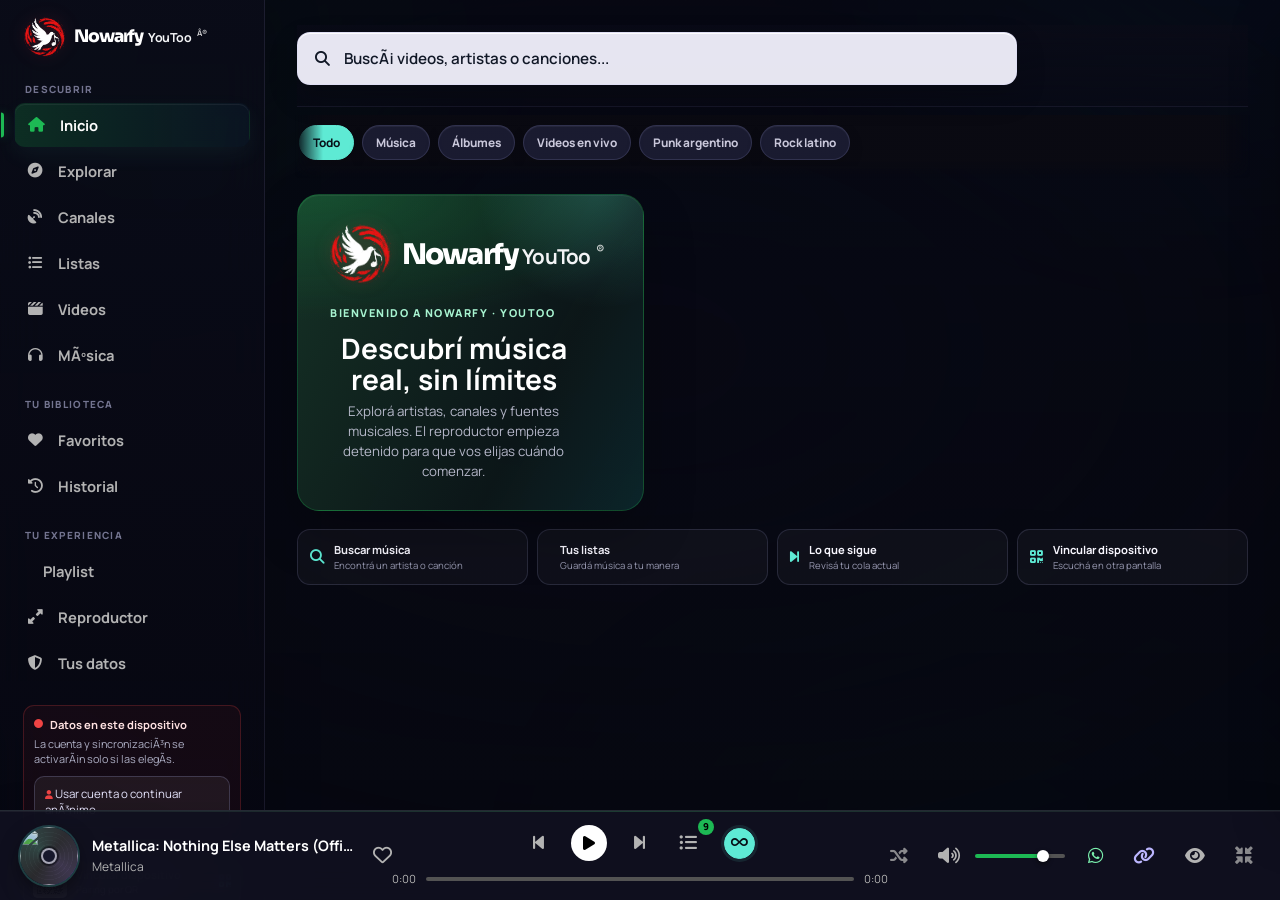
==== index.html @ ab60020e "ss" ====
﻿<!DOCTYPE html>
<html lang="es">
<head>
    <meta charset="UTF-8">
    <meta name="viewport" content="width=device-width, initial-scale=1, viewport-fit=cover">
    <title>Nowarfy Â· YouToo</title>
    <meta name="theme-color" content="#ef4444">
    <meta name="apple-mobile-web-app-capable" content="yes">
    <meta name="mobile-web-app-capable" content="yes">
    <meta name="apple-mobile-web-app-status-bar-style" content="black-translucent">
    <link rel="manifest" href="/manifest.webmanifest">
    <link rel="icon" href="/favicon.ico" sizes="any">
    <link rel="icon" type="image/png" sizes="32x32" href="/assets/favicon-32.png">
    <link rel="icon" type="image/png" sizes="192x192" href="/assets/nowarfy-icon-192.png">
    <link rel="apple-touch-icon" sizes="180x180" href="/assets/nowarfy-apple-touch-icon.png">
    <link rel="preconnect" href="https://cdn.jsdelivr.net" crossorigin>
    <link rel="preconnect" href="https://fonts.googleapis.com">
    <link rel="preconnect" href="https://fonts.gstatic.com" crossorigin>
    <link rel="preload" href="/modules/storage.js" as="script">
    <link rel="preload" href="/modules/custom-playlists.js" as="script">
    <link rel="preload" href="/modules/core.js" as="script">
    <link rel="preload" href="/modules/state-and-taste.js" as="script">
    <link rel="preload" href="/modules/catalog.js" as="script">
    <link rel="preload" href="/modules/reserve.js" as="script">
    <link rel="preload" href="/modules/playback-queue.js" as="script">
    <link rel="preload" href="/modules/lyrics-video.js" as="script">
    <link rel="preload" href="/modules/player-pwa.js" as="script">
    <link href="https://fonts.googleapis.com/css2?family=Sora:wght@600;700;800&family=Manrope:wght@400;500;600;700;800&display=swap" rel="stylesheet" media="print" onload="this.media='all'">
    <link rel="stylesheet" href="https://cdnjs.cloudflare.com/ajax/libs/font-awesome/6.4.0/css/all.min.css" media="print" onload="this.media='all'">
    
    <link rel="preload" href="styles-secondary.css" as="style" onload="this.onload=null;this.rel='stylesheet'">
    <noscript><link rel="stylesheet" href="styles-secondary.css"></noscript>
    <link rel="stylesheet" href="styles.css">
    <link rel="stylesheet" href="styles-custom-playlists.css">

</head>
<body class="mode-youtoo">

    <div class="ambient-artwork-background" id="ambientArtworkBackground" aria-hidden="true"></div>
    <div class="main-container">
        <!-- SIDEBAR -->
        <aside class="sidebar" aria-label="NavegaciÃ³n principal de Nowarfy">
            <div class="logo">
                <span class="brand-nowarfi">
                    <img class="brand-nowarfi-mark" src="assets/nowarfy-logo-red-solid.png" width="32" height="32" decoding="async" alt=""> Nowarfy<sup class="brand-registered">Â®</sup>
                </span>
                <button type="button" class="brand-youtoo" onclick="hardResetNowarfy(event)" aria-label="Reiniciar y actualizar Nowarfy" title="Reiniciar y actualizar Nowarfy">
                    <span class="brand-lockup">
                        <img class="brand-lockup-mark" src="assets/nowarfy-logo-red-solid.png" width="32" height="32" decoding="async" alt="">
                        <span class="brand-lockup-text"><strong>Nowarfy</strong><span>YouToo</span><sup class="brand-registered">Â®</sup></span>
                    </span>
                </button>
            </div>
            <button type="button" class="nowarfy-mobile-action nowarfy-mobile-menu-toggle" id="nowarfyMobileMenuToggle" onclick="toggleNowarfyMobileNav()" aria-label="Abrir menÃº" aria-expanded="false"><i class="fas fa-bars"></i><span class="nowarfy-mobile-action-text">MenÃº</span></button>
            <button type="button" class="nowarfy-mobile-action nowarfy-mobile-account-toggle" onclick="openNowarfyAuth()" aria-label="Abrir cuenta"><i class="fas fa-user"></i><span class="nowarfy-mobile-action-text">Cuenta</span></button>
            
            <div class="nowarfy-nav-groups">
                <section class="nowarfy-nav-group" aria-label="Descubrir">
                    <span class="nowarfy-nav-label">Descubrir</span>
                    <ul class="nav-links">
                        <li data-nav="home" onclick="resetView()" class="active"><i class="fas fa-house"></i> <span>Inicio</span></li>
                        <li data-nav="explore" onclick="showSection('explore')"><i class="fas fa-compass"></i> <span>Explorar</span></li>
                        <li data-nav="channels" onclick="showSection('channels')"><i class="fas fa-satellite-dish"></i> <span>Canales</span></li>
                        <li data-nav="playlists" onclick="showSection('playlists')"><i class="fas fa-list-ul"></i> <span>Listas</span></li>
                        <li data-nav="videos" onclick="showSection('videos')"><i class="fas fa-clapperboard"></i> <span>Videos</span></li>
                        <li data-nav="music" onclick="showSection('music')"><i class="fas fa-headphones"></i> <span>MÃºsica</span></li>
                    </ul>
                </section>
                <section class="nowarfy-nav-group" aria-label="Tu biblioteca">
                    <span class="nowarfy-nav-label">Tu biblioteca</span>
                    <ul class="nav-links">
                        <li data-nav="favorites" onclick="showSection('favorites')"><i class="fas fa-heart"></i> <span>Favoritos</span></li>
                        <li data-nav="history" onclick="showSection('history')"><i class="fas fa-clock-rotate-left"></i> <span>Historial</span></li>
                    </ul>
                </section>
                <section class="nowarfy-nav-group" aria-label="Tu experiencia">
                    <span class="nowarfy-nav-label">Tu experiencia</span>
                    <ul class="nav-links">
                        <li data-nav="queue" onclick="openQueueFromSidebar()"><i class="fas fa-list-music"></i> <span>Playlist</span></li>
                        <li data-nav="player" onclick="showFloatingPlayer()"><i class="fas fa-up-right-and-down-left-from-center"></i> <span>Reproductor</span></li>
                        <li data-nav="taste" onclick="showSection('taste')"><i class="fas fa-shield-halved"></i> <span>Tus datos</span></li>
                    </ul>
                </section>
            </div>
            <div class="nowarfy-side-status" id="nowarfySideStatus" data-state="offline">
                <strong><i class="fas fa-circle" id="nowarfyConnectionDot"></i> <span id="nowarfyConnectionLabel">Datos en este dispositivo</span></strong>
                <span id="authDeviceStatus">La cuenta y sincronizaciÃ³n se activarÃ¡n solo si las elegÃ­s.</span>
                <button type="button" id="nowarfyAuthButton" class="nowarfy-account-btn" onclick="openNowarfyAuth()"><i class="fas fa-user"></i> Usar cuenta o continuar anÃ³nimo</button>
                <button type="button" id="pwaInstallBtn" class="nowarfy-install-btn" hidden><i class="fas fa-download"></i> Instalar Nowarfy</button>
            </div>
            <button type="button" id="nowarfyQrButton" class="nowarfy-qr-launch" onclick="openNowarfyQr()" aria-haspopup="dialog" aria-controls="nowarfyQrModal" aria-label="Vincular otro dispositivo con cÃ³digo QR">
                <img id="nowarfyQrPreview" src="assets/nowarfy-qr.png" width="48" height="48" decoding="async" alt="">
                <span class="nowarfy-qr-copy"><strong>Vincular dispositivo</strong><small>Pairing por QR</small></span>
                <i class="fas fa-qrcode" aria-hidden="true"></i>
            </button>
        </aside>

        <div class="content-area">
            <div class="search-container">
                <div class="search-wrap">
                    <i class="fas fa-magnifying-glass"></i>
                    <input type="text" class="search-input" id="searchInput" name="nowarfy-search" autocomplete="off" autocorrect="off" autocapitalize="off" spellcheck="false" placeholder="BuscÃ¡ videos, artistas o canciones..." oninput="handleSearchInput()" onkeydown="handleSearchKeydown(event)" aria-label="Buscar videos, artistas o canciones">
                    <button type="button" class="search-clear" id="searchClear" onclick="clearSearch()" aria-label="Limpiar bÃºsqueda"><i class="fas fa-xmark"></i></button>
                </div>
            </div>
            <nav class="taste-rail" aria-label="CategorÃ­as para descubrir">
                <div class="taste-chips" id="tasteChips"></div>
            </nav>

            <section class="video-stage" id="videoStage" aria-live="polite" aria-label="Reproductor de video">
                <div class="video-stage-layout">
                    <div class="video-frame">
                        <img class="video-frame-poster" id="videoFramePoster" alt="" aria-hidden="true" hidden>
                        <div id="yt-player-container"></div>
                        <video id="freeVideoPlayer" controls playsinline preload="metadata" hidden></video>
                        <div class="video-embed-fallback" id="videoEmbedFallback" role="alert" hidden>
                            <div class="video-embed-fallback-card">
                                <span class="video-embed-fallback-badge"><i class="fab fa-youtube"></i> ReproducciÃ³n oficial</span>
                                <h3 id="videoEmbedFallbackTitle">Este video necesita YouTube</h3>
                                <p id="videoEmbedFallbackMessage">El creador no permite mostrarlo dentro de Nowarfy. PodÃ©s abrirlo en YouTube sin perder esta Playlist.</p>
                                <div class="video-embed-fallback-actions">
                                    <button type="button" id="videoEmbedPopupBtn" onclick="openYouTubeCompactWindow()"><i class="fas fa-up-right-and-down-left-from-center"></i> Abrir flotante</button>
                                    <a id="videoEmbedOpenBtn" class="video-embed-fallback-secondary" href="#" target="_blank" rel="noopener noreferrer"><i class="fas fa-arrow-up-right-from-square"></i> Ver en YouTube</a>
                                </div>
                                <small class="video-embed-fallback-footnote">La ventana compacta depende de la configuraciÃ³n de Chrome; Nowarfy queda abierto en la PWA.</small>
                            </div>
                        </div>
                    </div>
                    <div class="video-stage-info">
                        <div>
                            <p class="video-stage-kicker">Reproduciendo desde YouTube</p>
                            <h2 class="video-stage-title" id="videoStageTitle">ElegÃ­ un video</h2>
                            <p class="video-stage-artist" id="videoStageArtist"></p>
                            <div class="video-stage-meta" id="videoStageMeta"></div>
                            <div class="video-stage-description-wrap">
                                <div class="video-stage-description-label">
                                    <span>DescripciÃ³n</span>
                                    <button type="button" class="lyrics-toggle" id="lyricsToggleBtn" onclick="toggleLyricsPanel()" aria-expanded="false" hidden><i class="fas fa-music"></i> Ver letra</button>
                                </div>
                                <p class="video-stage-description" id="videoStageDescription"></p>
                                <section class="lyrics-panel" id="lyricsPanel" aria-label="Letra de la canciÃ³n" hidden>
                                    <div class="lyrics-toolbar">
                                        <span class="lyrics-toolbar-status" id="lyricsToolbarStatus">Letra verificada</span>
                                        <div class="lyrics-toolbar-controls">
                                            <button type="button" class="lyrics-zoom-btn" onclick="changeLyricsZoom(-0.1)" aria-label="Reducir tamaÃ±o de letra" title="Reducir tamaÃ±o"><i class="fas fa-minus"></i></button>
                                            <span class="lyrics-zoom-value" id="lyricsZoomValue">100%</span>
                                            <button type="button" class="lyrics-zoom-btn" onclick="changeLyricsZoom(0.1)" aria-label="Aumentar tamaÃ±o de letra" title="Aumentar tamaÃ±o"><i class="fas fa-plus"></i></button>
                                            <button type="button" class="lyrics-zoom-btn" onclick="resetLyricsZoom()" aria-label="Restablecer tamaÃ±o de letra" title="Restablecer tamaÃ±o"><i class="fas fa-rotate-left"></i></button>
                                        </div>
                                    </div>
                                    <div class="lyrics-scroll" id="lyricsScroll" tabindex="0"><pre class="lyrics-content" id="lyricsContent"></pre></div>
                                    <div class="lyrics-source"><span id="lyricsSourceLabel">Coincidencia corroborada por artista, tÃ­tulo y duraciÃ³n.</span><a id="lyricsSourceLink" href="https://lrclib.net/" target="_blank" rel="noopener noreferrer">Fuente</a></div>
                                </section>
                            </div>
                        </div>
                        <div>
                            <p class="video-stage-note">Datos extraÃ­dos de la ficha pÃºblica del video. Algunos videos pueden estar restringidos por su creador, regiÃ³n o YouTube.</p>
                            <div class="video-stage-actions">
                                <button type="button" class="video-stage-channel" id="videoStageChannelBtn" onclick="openVideoStageChannel()" hidden><i class="fas fa-satellite-dish"></i> Ver canal</button>
                                <button type="button" class="video-stage-close video-stage-close-primary" onclick="hideVideoStage(false, { manual: true })" aria-label="Ocultar video y conservar solo el audio"><i class="fas fa-eye-slash"></i><span>Ocultar video</span><small>ahorrar carga visual</small></button>
                            </div>
                        </div>
                    </div>
                </div>
                <div class="video-suggestions" id="videoSuggestions" aria-label="MÃ¡s videos sugeridos">
                    <div class="video-suggestions-header">
                        <h3>MÃ¡s videos para seguir viendo</h3>
                        <div class="video-suggestions-tools">
                            <span id="videoSuggestionsContext"></span>
                            <button type="button" class="video-autoplay-toggle" id="videoAutoplayToggle" onclick="toggleVideoAutoplay()" aria-pressed="true"><i class="fas fa-forward"></i> Autoplay</button>
                        </div>
                    </div>
                    <div class="video-suggestions-list" id="videoSuggestionsList"></div>
                </div>
            </section>

            <div id="loader" class="loader-wrap" style="display:flex" role="status" aria-live="polite" aria-busy="true">
                <div class="loader-spinner" aria-hidden="true"></div>
                <span id="loaderMessage">Iniciando Nowarfy...</span>
                <button type="button" class="loader-retry" id="loaderRetry" onclick="window.retryNowarfyModules?.()" hidden>Reintentar</button>
            </div>
            <div id="dynamicSections"></div>
        </div>
    </div>

    <div class="player-bar" id="playerBar">
        <div class="drag-handle"><i class="fas fa-grip-lines"></i></div>
        <button type="button" class="floating-restore-btn" id="floatingRestoreBtn" onclick="toggleFloatingMode()" title="Volver a la vista normal">
            <i class="fas fa-compress-alt"></i> Volver
        </button>

        <div class="player-left">
            <button type="button" class="player-cover" id="playerCover" onclick="openCurrentCollection()" aria-label="Abrir Ã¡lbum o lista actual" title="Abrir Ã¡lbum o lista actual"><img src="" class="player-img" id="currentImg" width="64" height="64" decoding="async" alt=""></button>
            <div class="track-info">
                <button type="button" class="track-name" id="currTitle" onclick="openCurrentCollection()" title="Abrir Ã¡lbum o lista actual">Selecciona una canciÃ³n</button>
                <button type="button" class="artist-name" id="currArtist" onclick="openCurrentArtist()" title="Abrir artista">...</button>
            </div>
            <i class="far fa-heart fav-btn" id="favBtn" onclick="toggleFavorite()" title="Favorito"></i>
        </div>
        <div class="player-center">
            <div class="controls">
                <button type="button" class="btn-control" onclick="prevSong()" title="Anterior" aria-label="Anterior"><i class="fas fa-step-backward"></i></button>
                <button type="button" class="btn-play" onclick="togglePlay()" id="playBtn" aria-label="Reproducir/Pausar">
                    <span class="play-icon-wrap">
                        <i class="fas fa-play" id="playIcon"></i>
                        <i class="fas fa-pause" id="pauseIcon" style="display:none;"></i>
                    </span>
                    <div class="orbit-spinner track-spinner on-light" style="--s:16px;--d:3px;"><i></i><i></i><i></i></div>
                </button>
                <button type="button" class="btn-control" onclick="nextSong(true)" title="Siguiente" aria-label="Siguiente"><i class="fas fa-step-forward"></i></button>
                <button type="button" class="btn-control" id="queueToggleBtn" onclick="toggleQueuePanel()" title="Abrir Playlist" aria-label="Abrir Playlist">
                    <i class="fas fa-list-ul"></i>
                    <span class="queue-count-badge" id="queueCountBadge">0</span>
                </button>
                <button type="button" class="continuous-playback-toggle" id="continuousPlayerToggle" onclick="toggleContinuousPlayback()" title="ReproducciÃ³n continua" aria-label="ReproducciÃ³n continua" aria-pressed="true"><i class="fas fa-infinity"></i></button>
            </div>
            <div class="progress-bar">
                <span id="currTime">0:00</span>
                <div class="progress-track" id="progressTrack">
                    <div class="progress-track-bg">
                        <div class="progress-fill" id="progFill"></div>
                    </div>
                    <div class="progress-thumb" id="progThumb"></div>
                </div>
                <span id="totalTime">0:00</span>
            </div>
        </div>
        <div class="player-utils">
            <i class="fas fa-random btn-control btn-control-toggle" id="shuffleIcon" onclick="toggleShuffle()" title="Aleatorio" aria-label="ReproducciÃ³n aleatoria" role="button" tabindex="0"></i>
            <div class="volume-control">
                <i class="fas fa-volume-up btn-control" id="volIcon" onclick="toggleMute()" title="Silenciar o activar volumen" aria-label="Silenciar o activar volumen" role="button" tabindex="0"></i>
                <input type="range" id="volumeSlider" class="volume-slider" min="0" max="1" step="0.01" value="0.8" oninput="setVolume(this.value)" aria-label="Volumen">
            </div>
            <button type="button" class="btn-control share-btn whatsapp" id="shareWhatsappBtn" onclick="shareCurrentToWhatsApp()" title="Compartir por WhatsApp" aria-label="Compartir por WhatsApp" disabled><i class="fab fa-whatsapp"></i></button>
            <button type="button" class="btn-control share-btn copy-link" id="copyCurrentLinkBtn" onclick="copyCurrentLink()" title="Copiar enlace" aria-label="Copiar enlace" disabled><i class="fas fa-link"></i></button>
            <button type="button" class="btn-control share-btn download" id="downloadCurrentBtn" onclick="downloadCurrentTrack()" title="Descargar audio con licencia permitida" aria-label="Descargar audio con licencia permitida" hidden><i class="fas fa-download"></i></button>
            <button type="button" class="btn-control" id="videoStageToggleBtn" onclick="toggleVideoStageVisibility()" title="Mostrar video" aria-label="Mostrar video" hidden><i class="fas fa-eye"></i><span class="video-stage-toggle-copy"><strong>Mostrar video</strong><small>El audio sigue activo</small></span><span class="video-mini-indicator" aria-hidden="true"></span></button>
            <i class="fas fa-compress-arrows-alt btn-control btn-control-toggle" id="pipBtn" onclick="toggleFloatingMode()" title="Modo Flotante" aria-label="Alternar modo flotante" role="button" tabindex="0"></i>
        </div>
    </div>

    <div class="queue-overlay" id="queueOverlay" onclick="closeQueuePanel()"></div>
    <div class="queue-panel" id="queuePanel">
        <div class="queue-panel-header">
            <div class="queue-panel-title"><i class="fas fa-list-ul"></i> Playlist</div>
            <div class="queue-panel-actions">
                <button type="button" class="queue-clear-btn queue-continuous-btn" id="continuousQueueToggle" onclick="toggleContinuousPlayback()" title="ReproducciÃ³n continua" aria-pressed="true"><i class="fas fa-infinity"></i> Continua</button>
                <button type="button" class="queue-clear-btn" onclick="clearQueue()" title="Vaciar Playlist"><i class="fas fa-trash"></i> Vaciar</button>
                <button type="button" class="queue-close-btn" onclick="closeQueuePanel()" aria-label="Cerrar Playlist"><i class="fas fa-xmark"></i></button>
            </div>
        </div>
        <div class="queue-panel-sub" id="queueSub">La Playlist estÃ¡ vacÃ­a</div>
        <div class="queue-list" id="queueList"></div>
        <div class="queue-loading-hint" id="queueLoadingHint"><div class="loader-spinner" style="width:16px;height:16px;border-width:2px;"></div> Sumando mÃ¡s canciones...</div>
        <div class="queue-drop-trash" id="queueTrash"><i class="fas fa-trash"></i> SoltÃ¡ aquÃ­ para quitarla de la Playlist</div>
    </div>

    <div class="nowarfy-handoff-prompt" id="nowarfyHandoffPrompt" hidden role="status" aria-live="polite">
        <div>
            <strong>El audio llegÃ³ a este dispositivo</strong>
            <small>El navegador pidiÃ³ una interacciÃ³n para habilitar el sonido. TocÃ¡ â€œDesbloquear audioâ€ una vez; despuÃ©s este equipo seguirÃ¡ reproduciendo y los demÃ¡s conservarÃ¡n el control remoto.</small>
        </div>
        <button type="button" aria-label="Desbloquear audio en este dispositivo" onclick="unlockNowarfyHandoff()"><i class="fas fa-volume-high"></i> Desbloquear audio</button>
    </div>

    <div class="nowarfy-device-dock" id="nowarfyDeviceDock" hidden>
        <div class="nowarfy-device-dock-panel" id="nowarfyDeviceDockPanel" hidden role="dialog" aria-label="Elegir dispositivo de reproducciÃ³n">
            <div class="nowarfy-device-dock-head">
                <strong>Reproducir en</strong>
                <button type="button" class="nowarfy-device-dock-close" onclick="toggleNowarfyDeviceDock(false)" aria-label="Cerrar"><i class="fas fa-xmark"></i></button>
            </div>
            <div class="nowarfy-device-dock-list" id="nowarfyDeviceDockList"></div>
            <button type="button" class="nowarfy-device-dock-mirror" id="nowarfyDeviceDockMirror" aria-pressed="false" onclick="toggleNowarfyMirrorPlayback()"><i class="fas fa-volume-low"></i> Sonar tambiÃ©n acÃ¡</button>
            <small class="nowarfy-device-dock-hint">Elegir un equipo mueve la reproducciÃ³n. Â«Sonar tambiÃ©n acÃ¡Â» suma este equipo como segundo parlante con la misma pista.</small>
        </div>
        <button type="button" class="nowarfy-device-dock-fab" id="nowarfyDeviceDockButton" onclick="toggleNowarfyDeviceDock()" aria-expanded="false" aria-controls="nowarfyDeviceDockPanel" title="Cambiar de dispositivo">
            <i class="fas fa-tower-broadcast" aria-hidden="true"></i>
            <span id="nowarfyDeviceDockLabel">Dispositivos</span>
        </button>
    </div>

    <div class="nowarfy-auth-modal" id="nowarfyAuthModal" role="dialog" aria-modal="true" aria-labelledby="nowarfyAuthTitle" hidden onclick="if (event.target === this) closeNowarfyAuth()">
        <div class="nowarfy-auth-dialog">
            <button type="button" class="nowarfy-auth-close" onclick="closeNowarfyAuth()" aria-label="Cerrar cuenta"><i class="fas fa-xmark"></i></button>
            <h2 id="nowarfyAuthTitle">Tu cuenta de Nowarfy</h2>
            <p id="nowarfyAuthIntro">UsÃ¡ el modo anÃ³nimo para mantener todo en este dispositivo, o iniciÃ¡ sesiÃ³n para preparar la sincronizaciÃ³n entre tus dispositivos.</p>
            <div id="nowarfyAuthGuestPanel" class="nowarfy-auth-account">
                <div class="nowarfy-auth-form">
                    <label for="authEmailInput">Email</label>
                    <input id="authEmailInput" type="email" autocomplete="email" placeholder="vos@ejemplo.com">
                    <label for="authPasswordInput">ContraseÃ±a</label>
                    <input id="authPasswordInput" type="password" autocomplete="current-password" placeholder="MÃ­nimo 6 caracteres">
                    <div class="nowarfy-auth-actions">
                        <button type="button" onclick="submitNowarfyAuth('signin')">Iniciar sesiÃ³n</button>
                        <button type="button" class="primary" onclick="submitNowarfyAuth('signup')">Crear cuenta</button>
                    </div>
                    <button type="button" class="nowarfy-auth-magic" onclick="submitNowarfyAuth('magic')"><i class="fas fa-wand-magic-sparkles"></i> Enviarme un enlace mÃ¡gico</button>
                </div>
            </div>
            <div id="nowarfyAuthUserPanel" class="nowarfy-auth-account" hidden>
                <strong id="nowarfyAuthUserEmail"></strong>
                <span>SesiÃ³n iniciada en este dispositivo. El reproductor y sus controles se sincronizan con los demÃ¡s dispositivos de la misma cuenta.</span>
                <small id="nowarfyRemoteStatus">Conectando dispositivosâ€¦</small>
                <button type="button" id="nowarfyDevicePickerBtn" onclick="toggleNowarfyDevicePicker()"><i class="fas fa-mobile-screen-button"></i> Elegir dispositivo de reproducciÃ³n <span id="nowarfyDevicePickerBadge">0</span></button>
                <div id="nowarfyDevicePicker" class="nowarfy-device-picker" hidden>
                    <div class="nowarfy-device-picker-title"><span>Dispositivos conectados</span><small id="nowarfyDevicePickerHint">Actualizandoâ€¦</small></div>
                    <div id="nowarfyDeviceList" class="nowarfy-device-list"></div>
                </div>
                <details class="nowarfy-remote-diag" id="nowarfyRemoteDiag" ontoggle="onNowarfyRemoteDiagToggle()">
                    <summary><i class="fas fa-wave-square"></i> DiagnÃ³stico de sincronizaciÃ³n</summary>
                    <div class="nowarfy-remote-diag-grid">
                        <span>Rol</span><code id="ndRol">â€”</code>
                        <span>Dispositivo</span><code id="ndDevice">â€”</code>
                        <span>SesiÃ³n</span><code id="ndSession">â€”</code>
                        <span>VersiÃ³n</span><code id="ndVersion">â€”</code>
                        <span>Realtime</span><code id="ndRealtime">â€”</code>
                        <span>PestaÃ±as</span><code id="ndTabs">â€”</code>
                        <span>Estado</span><code id="ndState">â€”</code>
                        <span>Cola</span><code id="ndQueue">â€”</code>
                        <span>Comando</span><code id="ndCommand">â€”</code>
                    </div>
                    <ol class="nowarfy-remote-diag-log" id="nowarfyRemoteDiagLog"><li class="is-empty">TodavÃ­a no hay eventos.</li></ol>
                    <button type="button" class="nowarfy-remote-diag-copy" onclick="copyNowarfyRemoteDiag()"><i class="fas fa-copy"></i> Copiar diagnÃ³stico</button>
                </details>
                <button type="button" id="nowarfyClaimPlayerBtn" onclick="claimNowarfyPlayer()"><i class="fas fa-broadcast-tower"></i> Reproducir en este dispositivo</button>
                <button type="button" onclick="switchNowarfyUser()"><i class="fas fa-user-gear"></i> Cambiar de usuario</button>
                <button type="button" onclick="signOutNowarfy()"><i class="fas fa-right-from-bracket"></i> Cerrar sesiÃ³n</button>
            </div>
            <div class="nowarfy-auth-status" id="nowarfyAuthStatus" aria-live="polite" aria-busy="false">
                <span class="loader-spinner" aria-hidden="true" hidden></span>
                <span id="nowarfyAuthStatusMessage"></span>
            </div>
        </div>
    </div>

    <div class="nowarfy-qr-modal" id="nowarfyQrModal" role="dialog" aria-modal="true" aria-labelledby="nowarfyQrTitle" hidden onclick="if (event.target === this) closeNowarfyQr()">
        <div class="nowarfy-qr-dialog">
            <button type="button" class="nowarfy-qr-close" onclick="closeNowarfyQr()" aria-label="Cerrar cÃ³digo QR"><i class="fas fa-xmark"></i></button>
            <h2 id="nowarfyQrTitle">VinculÃ¡ otro dispositivo</h2>
            <p id="nowarfyQrDescription">EscaneÃ¡ este cÃ³digo en tu celular. Se abrirÃ¡ Nowarfy y podrÃ¡s iniciar sesiÃ³n para sincronizarlo con este reproductor.</p>
            <img id="nowarfyQrImage" src="assets/nowarfy-qr.png" alt="CÃ³digo QR para vincular otro dispositivo con Nowarfy">
            <a class="nowarfy-qr-link" id="nowarfyQrLink" href="" target="_blank" rel="noopener"><i class="fas fa-arrow-up-right-from-square"></i> Abrir enlace de pairing</a>
        </div>
    </div>

    <div class="custom-playlist-modal" id="customPlaylistModal" role="dialog" aria-modal="true" aria-labelledby="customPlaylistModalTitle" hidden onclick="if (event.target === this) closeCustomPlaylistModal()">
        <div class="custom-playlist-dialog">
            <button type="button" class="custom-playlist-close" onclick="closeCustomPlaylistModal()" aria-label="Cerrar"><i class="fas fa-xmark"></i></button>
            <span class="section-eyebrow"><i class="fas fa-list-music"></i> Tu biblioteca</span>
            <h2 id="customPlaylistModalTitle">Guardar en una lista</h2>
            <p>ElegÃ­ una lista existente o creÃ¡ una nueva. Se guarda en este dispositivo.</p>
            <div id="customPlaylistPickerList" class="custom-playlist-picker-list"></div>
            <p id="customPlaylistPickerEmpty" class="custom-playlist-picker-empty" hidden>TodavÃ­a no tenÃ©s listas personalizadas.</p>
            <div class="custom-playlist-create-row">
                <input id="customPlaylistNameInput" type="text" maxlength="80" placeholder="Nombre de la nueva lista" aria-label="Nombre de la nueva lista">
                <button type="button" class="custom-playlist-primary" onclick="createCustomPlaylist()"><i class="fas fa-plus"></i> Crear</button>
            </div>
        </div>
    </div>

    <audio id="audio-element" preload="metadata"></audio>
    <audio id="audio-element-next" preload="metadata" aria-hidden="true"></audio>
    <audio id="silent-audio-loop" loop preload="auto" src="assets/nowarfy-audio-anchor.wav" aria-hidden="true"></audio>
    <div class="toast-container" id="toastContainer"></div>


    <script src="script.js"></script>
    <script>
      (function(){
        if (window.matchMedia('(prefers-reduced-motion: reduce)').matches) return;
        var sel = '.library-card,.video-card,.playlist-card,.home-card,.search-result-card,.radio-card';
        document.addEventListener('mousemove', function(e){
          var cards = document.querySelectorAll(sel);
          for (var i=0;i<cards.length;i++){
            var r = cards[i].getBoundingClientRect();
            if (e.clientX < r.left-80 || e.clientX > r.right+80 || e.clientY < r.top-80 || e.clientY > r.bottom+80) continue;
            cards[i].style.setProperty('--mx', (e.clientX - r.left) + 'px');
            cards[i].style.setProperty('--my', (e.clientY - r.top) + 'px');
          }
        }, { passive:true });
      })();
    </script>
</body>
</html>
---- styles-secondary.css ----
/* OPT-110: estilos secundarios de catálogo, modales, cola y animaciones. */
/* ============================================================
   FLOW · animaciones y transiciones agregadas para dar vida
   a la interfaz (entrada escalonada de tarjetas/filas, brillo
   ambiental sutil y transiciones más suaves). Todo lo de abajo
   es puramente aditivo: no pisa ninguna regla existente.
   ============================================================ */

html { scroll-behavior: smooth; }

/* Entrada suave para elementos que hoy aparecen "de golpe" */
@keyframes flowRise { from { opacity: 0; transform: translateY(14px); } to { opacity: 1; transform: translateY(0); } }
@keyframes flowFadeIn { from { opacity: 0; } to { opacity: 1; } }

@media (prefers-reduced-motion: no-preference) {
    .song-row,
    .discovery-card,
    .knowledge-candidate-card,
    .library-rail-section,
    .catalog-more,
    .home-welcome,
    .taste-chip {
        animation: flowRise .45s var(--ease) both;
    }

    /* Escalonado tipo "ola" para grillas y listas (cards, filas de canciones,
       tarjetas de descubrimiento). Si el elemento ya trae un animation-delay
       puesto desde JS (inline style), ese gana por especificidad y no se toca. */
    .card:nth-child(1), .song-row:nth-child(1), .discovery-card:nth-child(1), .knowledge-candidate-card:nth-child(1) { animation-delay: 0ms; }
    .card:nth-child(2), .song-row:nth-child(2), .discovery-card:nth-child(2), .knowledge-candidate-card:nth-child(2) { animation-delay: 30ms; }
    .card:nth-child(3), .song-row:nth-child(3), .discovery-card:nth-child(3), .knowledge-candidate-card:nth-child(3) { animation-delay: 60ms; }
    .card:nth-child(4), .song-row:nth-child(4), .discovery-card:nth-child(4), .knowledge-candidate-card:nth-child(4) { animation-delay: 90ms; }
    .card:nth-child(5), .song-row:nth-child(5), .discovery-card:nth-child(5), .knowledge-candidate-card:nth-child(5) { animation-delay: 120ms; }
    .card:nth-child(6), .song-row:nth-child(6), .discovery-card:nth-child(6), .knowledge-candidate-card:nth-child(6) { animation-delay: 150ms; }
    .card:nth-child(7), .song-row:nth-child(7), .discovery-card:nth-child(7), .knowledge-candidate-card:nth-child(7) { animation-delay: 180ms; }
    .card:nth-child(8), .song-row:nth-child(8), .discovery-card:nth-child(8), .knowledge-candidate-card:nth-child(8) { animation-delay: 210ms; }
    .card:nth-child(9), .song-row:nth-child(9), .discovery-card:nth-child(9), .knowledge-candidate-card:nth-child(9) { animation-delay: 240ms; }
    .card:nth-child(10), .song-row:nth-child(10), .discovery-card:nth-child(10), .knowledge-candidate-card:nth-child(10) { animation-delay: 270ms; }
    .card:nth-child(11), .song-row:nth-child(11), .discovery-card:nth-child(11), .knowledge-candidate-card:nth-child(11) { animation-delay: 300ms; }
    .card:nth-child(12), .song-row:nth-child(12), .discovery-card:nth-child(12), .knowledge-candidate-card:nth-child(12) { animation-delay: 330ms; }
    .card:nth-child(n+13), .song-row:nth-child(n+13), .discovery-card:nth-child(n+13), .knowledge-candidate-card:nth-child(n+13) { animation-delay: 360ms; }

    /* El logo y la marca "respiran" apenas, para que la marca no se sienta muerta */
    .logo i { animation: flowLogoGlow 4.5s ease-in-out infinite; }
    @keyframes flowLogoGlow {
        0%, 100% { filter: drop-shadow(0 0 10px var(--accent-glow)); }
        50% { filter: drop-shadow(0 0 18px var(--accent-glow)); }
    }

    /* La franja activa del menú lateral entra con un pequeño slide en vez de aparecer seca */
    .nav-links li.active::before { animation: flowNavBar .3s var(--ease) both; }
    @keyframes flowNavBar { from { opacity: 0; transform: translateY(-50%) scaleY(.3); } to { opacity: 1; transform: translateY(-50%) scaleY(1); } }

    /* Título de sección: entra desde la izquierda para acompañar el scroll */
    .section-title { animation: flowSectionTitle .4s var(--ease) both; }
    @keyframes flowSectionTitle { from { opacity: 0; transform: translateX(-10px); } to { opacity: 1; transform: translateX(0); } }
}

/* El fondo ambiental de la zona de contenido se mueve muy despacio, todo el tiempo */
@media (prefers-reduced-motion: no-preference) {
    body.mode-youtoo .content-area { background-size: 140% 140%, 140% 140%, 140% 140%, auto, auto; animation: flowContentDrift 26s ease-in-out infinite alternate; }
    @keyframes flowContentDrift {
        from { background-position: 20% -10%, 100% 26%, 12% 80%, 0 0, 0 0; }
        to   { background-position: 26% -4%, 92% 32%, 18% 74%, 0 0, 0 0; }
    }
}

/* ============================================================
   NOWARFY DYNAMIC MOTIONS, SPINNERS & SMOOTH TOUCH RAILS
   ============================================================ */

/* Spinners Originales de Carga (Orbit + Pulse + Equalizer) */
.nowarfy-orbit-loader {
    display: inline-flex;
    align-items: center;
    justify-content: center;
    position: relative;
    width: 48px;
    height: 48px;
}
.nowarfy-orbit-loader::before,
.nowarfy-orbit-loader::after {
    content: '';
    position: absolute;
    border-radius: 50%;
    animation: nowarfySpin 1.4s linear infinite;
}
.nowarfy-orbit-loader::before {
    inset: 0;
    border: 3px solid transparent;
    border-top-color: var(--accent);
    border-right-color: var(--accent-2);
}
.nowarfy-orbit-loader::after {
    inset: 6px;
    border: 3px solid transparent;
    border-bottom-color: #29b6f6;
    border-left-color: #1ed760;
    animation-duration: 0.9s;
    animation-direction: reverse;
}
@keyframes nowarfySpin {
    0% { transform: rotate(0deg); }
    100% { transform: rotate(360deg); }
}

/* Indicador de Carga Infinita en Pie de Página */
.nowarfy-infinite-sentinel {
    display: flex;
    flex-direction: column;
    align-items: center;
    justify-content: center;
    padding: 32px 16px;
    gap: 12px;
    width: 100%;
    grid-column: 1 / -1;
    color: var(--text-dim);
    font-size: 0.82rem;
    font-weight: 700;
}
.nowarfy-infinite-sentinel span {
    background: linear-gradient(90deg, #5eead4, #a78bfa, #f472b6);
    -webkit-background-clip: text;
    background-clip: text;
    color: transparent;
    letter-spacing: 0.04em;
}

/* Ecualizador Animado de Reproducción Activa */
.nowarfy-eq-bars {
    display: inline-flex;
    align-items: flex-end;
    gap: 2px;
    height: 16px;
    padding: 0 4px;
}
.nowarfy-eq-bars span {
    width: 3px;
    height: 100%;
    background: var(--accent);
    border-radius: 3px;
    animation: nowarfyEq 0.8s ease-in-out infinite alternate;
}
.nowarfy-eq-bars span:nth-child(1) { animation-delay: 0.1s; height: 40%; }
.nowarfy-eq-bars span:nth-child(2) { animation-delay: 0.3s; height: 80%; }
.nowarfy-eq-bars span:nth-child(3) { animation-delay: 0.2s; height: 60%; }
.nowarfy-eq-bars span:nth-child(4) { animation-delay: 0.4s; height: 100%; }

@keyframes nowarfyEq {
    0% { transform: scaleY(0.25); }
    100% { transform: scaleY(1); }
}

/* Deslizamiento Suave con Momentum Touch y Arrastre por Ratón */
.library-rail,
.taste-chips,
.nowarfy-device-list {
    -webkit-overflow-scrolling: touch;
    scroll-behavior: smooth;
    overscroll-behavior-x: contain;
    touch-action: pan-x pan-y;
}

.library-rail.is-dragging,
.taste-chips.is-dragging {
    scroll-behavior: auto;
    cursor: grabbing !important;
}

/* Tarjetas Dinámicas con Brillo y Micro-Interacciones 3D */
.card, .discovery-card, .video-card, .playlist-card {
    transition: transform 0.28s cubic-bezier(0.2, 0.8, 0.2, 1), box-shadow 0.28s cubic-bezier(0.2, 0.8, 0.2, 1), border-color 0.28s cubic-bezier(0.2, 0.8, 0.2, 1);
}
.card:hover, .discovery-card:hover, .video-card:hover, .playlist-card:hover {
    transform: translateY(-6px) scale(1.02);
    box-shadow: 0 16px 36px rgba(0, 0, 0, 0.4), 0 0 20px rgba(94, 234, 212, 0.15);
}

/* Efecto Skeleton Pulse durante la carga infinita */
.skeleton-pulse {
    background: linear-gradient(90deg, rgba(255,255,255,0.04) 25%, rgba(255,255,255,0.09) 50%, rgba(255,255,255,0.04) 75%);
    background-size: 200% 100%;
    animation: skeletonShimmer 1.5s infinite;
}
@keyframes skeletonShimmer {
    0% { background-position: 200% 0; }
    100% { background-position: -200% 0; }
}

/* ============================================================
   EFECTO DE ENSAMBLADO Y DESARMADO AL NAVEGAR (SCROLL REVEAL & DISSOLVE)
   ============================================================ */

@media (prefers-reduced-motion: no-preference) {
    .scroll-assemble {
        opacity: 0;
        transform: translateY(38px) scale(0.93) rotateX(4deg);
        filter: blur(8px) saturate(0.7);
        transition: opacity 0.65s cubic-bezier(0.16, 1, 0.3, 1),
                    transform 0.65s cubic-bezier(0.16, 1, 0.3, 1),
                    filter 0.65s cubic-bezier(0.16, 1, 0.3, 1);
        will-change: transform, opacity, filter;
    }

    /* Estado Ensamblado (al entrar en pantalla) */
    .scroll-assemble.is-assembled {
        opacity: 1;
        transform: translateY(0) scale(1) rotateX(0deg);
        filter: blur(0px) saturate(1);
    }

    /* Estado Desarmado / Disuelto (al salir por arriba o abajo) */
    .scroll-assemble.is-disassembled {
        opacity: 0.12;
        transform: translateY(-28px) scale(0.95);
        filter: blur(6px) saturate(0.6);
    }

    /* Variaciones de escalonado tipo "armado en cascada" */
    .scroll-assemble[data-stagger="1"] { transition-delay: 40ms; }
    .scroll-assemble[data-stagger="2"] { transition-delay: 80ms; }
    .scroll-assemble[data-stagger="3"] { transition-delay: 120ms; }
    .scroll-assemble[data-stagger="4"] { transition-delay: 160ms; }
}

/* Carruseles Autodeslizables (Movimiento Continuo Suave) */
.library-rail.auto-carousel {
    will-change: scroll-position;
}
.library-rail.auto-paused {
    scroll-behavior: smooth !important;
}

/* ============================================================
   EFECTO FADE IN & FADE OUT EN BORDES Y SECCIONES
   ============================================================ */

/* Mascarilla de gradiente para difuminar bordes de carruseles (Fade In al entrar, Fade Out al salir) */
.library-rail,
.taste-rail {
    mask-image: linear-gradient(to right, transparent 0%, black 28px, black calc(100% - 32px), transparent 100%);
    -webkit-mask-image: linear-gradient(to right, transparent 0%, black 28px, black calc(100% - 32px), transparent 100%);
}

/* Transición suave de Fade In & Fade Out para contenedores y diálogos */
.nowarfy-fade-enter {
    animation: nowarfyFadeIn 0.5s cubic-bezier(0.16, 1, 0.3, 1) forwards;
}
.nowarfy-fade-exit {
    animation: nowarfyFadeOut 0.4s cubic-bezier(0.16, 1, 0.3, 1) forwards;
}

@keyframes nowarfyFadeIn {
    from { opacity: 0; transform: translateY(12px) scale(0.98); filter: blur(4px); }
    to { opacity: 1; transform: translateY(0) scale(1); filter: blur(0px); }
}

@keyframes nowarfyFadeOut {
    from { opacity: 1; transform: translateY(0) scale(1); filter: blur(0px); }
    to { opacity: 0; transform: translateY(-12px) scale(0.98); filter: blur(4px); }
}



        /* Fila de canales (subgrupo automático de resultados) */
        .channel-scroll { display: flex; gap: 16px; overflow-x: auto; padding: 4px 2px 12px; scrollbar-width: thin; }

        .channel-chip { flex: 0 0 auto; width: 132px; display: flex; flex-direction: column; align-items: center; text-align: center; gap: 10px; padding: 14px 10px; border-radius: 12px; border: 1px solid var(--border-soft); background: var(--bg-card); cursor: pointer; transition: background .2s var(--ease), transform .2s var(--ease), border-color .2s var(--ease); }

        .channel-chip:hover { background: var(--bg-hover); transform: translateY(-3px); border-color: rgba(255,255,255,0.14); }

        .channel-avatar-wrap { width: 84px; height: 84px; border-radius: 50%; overflow: hidden; background: #222; box-shadow: 0 4px 12px rgba(0,0,0,0.35); position: relative; flex-shrink: 0; }

        .channel-avatar-wrap img { width: 100%; height: 100%; object-fit: cover; }

        .channel-avatar-wrap .channel-badge { position: absolute; bottom: -2px; right: -2px; width: 24px; height: 24px; border-radius: 50%; background: var(--accent-2); display: flex; align-items: center; justify-content: center; font-size: 0.65rem; color: #001018; border: 2px solid var(--bg-dark); }

        .channel-chip-title { font-weight: 800; font-size: 0.82rem; white-space: nowrap; overflow: hidden; text-overflow: ellipsis; max-width: 100%; }

        .channel-chip-desc { color: var(--text-gray); font-size: 0.68rem; font-weight: 700; letter-spacing: 0.03em; text-transform: uppercase; }


        /* Chip de "estás viendo el canal X" cuando se filtra por canal */
        .channel-filter-chip { display: inline-flex; align-items: center; gap: 10px; padding: 8px 14px; border-radius: 50px; background: rgba(41,182,246,0.14); border: 1px solid rgba(41,182,246,0.35); color: var(--accent-2); font-weight: 800; font-size: 0.82rem; margin-bottom: 18px; }

        .channel-filter-chip button { background: none; border: none; color: inherit; cursor: pointer; font-size: 0.9rem; opacity: 0.85; line-height: 1; }

        .channel-filter-chip button:hover { opacity: 1; }

        .playlist-open { min-height: 18px; }


        /* Toasts */
        .toast-container { position: fixed; bottom: calc(var(--player-height) + 18px); right: 20px; z-index: 500; display: flex; flex-direction: column; gap: 10px; align-items: flex-end; pointer-events: none; }

        .toast {
            background: rgba(24,24,24,0.97); border: 1px solid var(--border-soft); color: white; padding: 12px 18px;
            border-radius: 10px; font-size: 0.85rem; font-weight: 600; display: flex; align-items: center; gap: 10px;
            box-shadow: 0 10px 24px rgba(0,0,0,0.5); transform: translateX(20px); opacity: 0; transition: transform .3s var(--ease), opacity .3s var(--ease);
        }

        .toast.show { transform: translateX(0); opacity: 1; }

        .toast i { color: var(--accent); }


        /* --- MODO FLOTANTE (WINAMP STYLE) --- */
        .player-bar.floating {
            position: fixed;
            top: 20px; right: 20px; bottom: auto; left: auto;
            width: 320px; height: 76px;
            z-index: 9999 !important;
            border-radius: 14px !important;
            box-shadow: 0 14px 40px rgba(0,0,0,0.85) !important;
            border: 1px solid #333 !important;
            background: rgba(10, 10, 10, 0.96) !important;
            padding: 10px 16px !important;
            cursor: grab;
            flex-direction: column !important;
            justify-content: center !important;
        }

        .player-bar.floating:active { cursor: grabbing; }

        .player-bar.floating .drag-handle { display: block; }


        .floating-restore-btn {
            display: none; position: absolute; top: 8px; right: 10px; z-index: 2;
            background: rgba(255,255,255,0.08); border: none; color: var(--text-gray);
            font-size: 0.68rem; font-weight: 700; padding: 4px 9px; border-radius: 20px; cursor: pointer;
            align-items: center; gap: 5px; transition: background .2s, color .2s;
        }

        .floating-restore-btn:hover { background: var(--accent); color: black; }

        .player-bar.floating .floating-restore-btn { display: flex; }


        .player-bar.floating .player-left { width: 100% !important; min-width: auto !important; margin-bottom: 4px !important; margin-top: 8px; justify-content: flex-start !important; }

        .player-bar.floating .player-cover { width: 34px !important; height: 34px !important; margin-right: 10px !important; }

        .player-bar.floating .player-cover::after { width: 8px; height: 8px; border-width: 1px; }

        .player-bar.floating .player-img { width: 100% !important; height: 100% !important; margin: 0 !important; display: block !important; }

        .player-bar.floating .track-info { flex: 1; overflow: hidden; }

        .player-bar.floating .track-name { font-size: 0.78rem !important; }

        .player-bar.floating .artist-name { font-size: 0.68rem !important; display: block !important; }

        .player-bar.floating .fav-btn { display: none !important; }


        .player-bar.floating .player-center { width: 100% !important; max-width: none !important; margin-top: 2px !important; }

        .player-bar.floating .controls { margin-bottom: 4px !important; gap: 15px !important; justify-content: center !important; }

        .player-bar.floating .btn-play { width: 28px !important; height: 28px !important; }


        .player-bar.floating .progress-bar { font-size: 0.62rem !important; }

        .player-bar.floating .progress-bar span { display: block !important; }


        .player-bar.floating .player-utils { display: none !important; }

        .player-bar.floating .controls { gap: 10px !important; }

        .player-bar.floating #queueToggleBtn { font-size: 0.85rem; }

        .player-bar.floating ~ .queue-panel { bottom: 0; }

        .queue-continuous-btn { border-color: rgba(94,234,212,.28); color: #b5f6eb; }

        .queue-continuous-btn.on { border-color: #5eead4; color: #071016; background: #5eead4; }

        .queue-continuous-btn:hover { background: rgba(94,234,212,.15); border-color: #5eead4; color: #dffff8; }

        .queue-continuous-btn.on:hover { background: #80f5e1; color: #071016; }

        .queue-continuous-btn i { margin-right: 4px; }

        .queue-count-badge {
            position: absolute; top: -8px; right: -10px; background: var(--accent); color: black;
            font-size: 0.6rem; font-weight: 800; min-width: 16px; height: 16px; border-radius: 8px;
            display: none; align-items: center; justify-content: center; padding: 0 4px; line-height: 1;
        }

        .queue-count-badge.show { display: flex; }


        /* --- PANEL DE COLA DE REPRODUCCIÓN --- */
        .queue-overlay {
            position: fixed; inset: 0; background: rgba(0,0,0,0.5); z-index: 190; opacity: 0; pointer-events: none;
            transition: opacity .25s var(--ease);
        }

        .queue-overlay.show { opacity: 1; pointer-events: auto; }


        .queue-panel {
            position: fixed; top: 0; right: 0; bottom: var(--player-height); width: 360px; max-width: 88vw;
            background: var(--bg-card); border-left: 1px solid var(--border-soft); z-index: 200;
            display: flex; flex-direction: column; transform: translateX(100%);
            transition: transform .3s var(--ease); box-shadow: -12px 0 30px rgba(0,0,0,0.4);
        }

        .queue-panel.open { transform: translateX(0); }


        .queue-panel-header { display: flex; align-items: center; justify-content: space-between; gap: 10px; padding: 18px 18px 6px; }

        .queue-panel-title { font-family: 'Sora', sans-serif; font-size: 1.05rem; font-weight: 800; display: flex; align-items: center; gap: 10px; }

        .queue-panel-title i { color: var(--accent); }

        .queue-panel-actions { display: flex; align-items: center; gap: 8px; }

        .queue-clear-btn {
            background: none; border: 1px solid var(--border-soft); color: var(--text-gray); font-size: 0.72rem;
            font-weight: 800; padding: 6px 10px; border-radius: 20px; cursor: pointer; display: flex; align-items: center; gap: 6px;
            transition: background .2s var(--ease), color .2s var(--ease), border-color .2s var(--ease);
        }

        .queue-clear-btn:hover { background: #e74c3c; border-color: #e74c3c; color: white; }

        .queue-close-btn { background: none; border: none; color: var(--text-gray); font-size: 1rem; cursor: pointer; width: 30px; height: 30px; border-radius: 50%; }

        .queue-close-btn:hover { background: var(--bg-hover); color: white; }

        .queue-panel-sub { padding: 0 18px 12px; color: var(--text-dim); font-size: 0.76rem; font-weight: 700; text-transform: uppercase; letter-spacing: 0.03em; }


        .queue-list { flex: 1; overflow-y: auto; padding: 4px 12px 12px; display: flex; flex-direction: column; gap: 6px; }
        .queue-list-virtual { display: block; position: relative; }
        .queue-virtual-spacer { position: relative; width: 100%; }
        .queue-virtual-row { position: absolute; left: 0; right: 0; height: 60px; box-sizing: border-box; }

        .queue-empty { text-align: center; padding: 50px 20px; color: var(--text-dim); }

        .queue-empty i { font-size: 1.8rem; margin-bottom: 12px; display: block; color: #3a3a3a; }

        .queue-empty p { font-size: 0.85rem; font-weight: 600; }


        .queue-row-item {
            display: flex; align-items: center; gap: 10px; padding: 8px; border-radius: 8px;
            border: 1px solid transparent; cursor: pointer; transition: background .18s var(--ease), border-color .18s var(--ease);
            background: rgba(255,255,255,0.02);
        }

        .queue-row-item:hover { background: var(--bg-hover); }

        .queue-row-item.playing { border-color: rgba(29,185,84,0.4); background: rgba(29,185,84,0.08); }

        .queue-row-item.dragging { opacity: 0.35; }

        .queue-row-item.drag-over-top { box-shadow: inset 0 2px 0 var(--accent); }

        .queue-row-item.drag-over-bottom { box-shadow: inset 0 -2px 0 var(--accent); }

        .queue-drag-handle { color: var(--text-dim); font-size: 0.85rem; cursor: grab; flex-shrink: 0; padding: 4px; }

        .queue-drag-handle:active { cursor: grabbing; }

        .queue-row-img { width: 42px; height: 42px; border-radius: 5px; object-fit: cover; background: #222; flex-shrink: 0; }

        .queue-row-info { min-width: 0; flex: 1; }

        .queue-row-title { font-size: 0.82rem; font-weight: 700; white-space: nowrap; overflow: hidden; text-overflow: ellipsis; }

        .queue-row-item.playing .queue-row-title { color: var(--accent); }

        .queue-row-artist { font-size: 0.72rem; color: var(--text-gray); white-space: nowrap; overflow: hidden; text-overflow: ellipsis; margin-top: 2px; }

        .queue-playing-icon { color: var(--accent); font-size: 0.8rem; flex-shrink: 0; }

        .queue-row-remove {
            background: none; border: none; color: var(--text-dim); font-size: 0.8rem; cursor: pointer; flex-shrink: 0;
            width: 26px; height: 26px; border-radius: 50%; display: flex; align-items: center; justify-content: center;
            transition: background .18s var(--ease), color .18s var(--ease);
        }

        .queue-row-remove:hover { background: #e74c3c; color: white; }


        .queue-drop-trash {
            display: none; align-items: center; justify-content: center; gap: 10px; margin: 10px 12px 14px; padding: 14px;
            border: 2px dashed var(--text-dim); border-radius: 10px; color: var(--text-dim); font-size: 0.78rem; font-weight: 700;
            transition: border-color .2s var(--ease), color .2s var(--ease), background .2s var(--ease);
        }

        .queue-drop-trash.show { display: flex; }

        .queue-drop-trash.drag-hover { border-color: #e74c3c; color: #e74c3c; background: rgba(231,76,60,0.08); }


        .queue-loading-hint { display: none; align-items: center; justify-content: center; gap: 8px; padding: 10px; color: var(--text-dim); font-size: 0.74rem; font-weight: 700; }

        .queue-loading-hint.show { display: flex; }

        body.mode-youtoo .queue-panel { background: #17182b; }

        .video-stage-layout { display: grid; grid-template-columns: minmax(0, 1.65fr) minmax(230px, .8fr); }

        .video-stage-info { padding: 22px; display: flex; flex-direction: column; justify-content: space-between; gap: 16px; }

        .video-stage-kicker { color: #5eead4; font-size: .65rem; font-weight: 800; letter-spacing: .14em; text-transform: uppercase; }

        .video-stage-title { font-family: 'Sora', sans-serif; font-size: clamp(1.05rem, 2vw, 1.45rem); line-height: 1.18; letter-spacing: -.04em; }

        .video-stage-artist { margin-top: 8px; color: #aaaac0; font-size: .84rem; }

        .video-stage-meta { display: flex; flex-wrap: wrap; gap: 6px; margin-top: 14px; }

        .video-stage-meta span { display: inline-flex; align-items: center; gap: 5px; padding: 5px 7px; border: 1px solid rgba(190,188,255,.14); border-radius: 999px; color: #c7c6d8; background: rgba(255,255,255,.035); font-size: .64rem; font-weight: 800; }

        .video-stage-meta i { color: #5eead4; font-size: .62rem; }

        .video-stage-description-wrap { min-width: 0; }

        .video-stage-description-label { display: flex; align-items: center; justify-content: space-between; gap: 10px; margin-top: 14px; color: #8688a4; font-size: .62rem; font-weight: 800; letter-spacing: .1em; text-transform: uppercase; }

        .video-stage-description { display: -webkit-box; margin: 7px 0 0; overflow: hidden; color: #a9aac0; font-size: .75rem; line-height: 1.5; -webkit-box-orient: vertical; -webkit-line-clamp: 5; }

        .video-stage-description.is-empty { color: #777991; font-style: italic; }

        .video-stage-description[hidden] { display: none; }

        .video-stage-note { color: #8788a2; font-size: .72rem; line-height: 1.5; }

        .video-stage-actions { display: flex; align-items: center; flex-wrap: wrap; gap: 8px; margin-top: 10px; }

        .video-stage-close, .video-stage-channel { align-self: flex-start; border: 1px solid rgba(255,255,255,.15); background: rgba(255,255,255,.06); color: #ecebff; border-radius: 9px; padding: 8px 10px; font-size: .75rem; cursor: pointer; }

        .video-stage-close.video-stage-close-primary { display: inline-flex; align-items: center; gap: 7px; border-color: rgba(94,234,212,.5); color: #071016; background: linear-gradient(135deg, #5eead4, #a7f3d0); box-shadow: 0 9px 20px rgba(94,234,212,.16), inset 0 1px 0 rgba(255,255,255,.55); font-weight: 900; }

        .video-stage-close.video-stage-close-primary span { white-space: nowrap; }

        .video-stage-close.video-stage-close-primary small { color: rgba(7,16,22,.7); font-size: .59rem; font-weight: 800; letter-spacing: .02em; }

        .video-stage-channel { border-color: rgba(94,234,212,.26); color: #dffff8; background: rgba(94,234,212,.07); }

        .video-stage-close:hover, .video-stage-channel:hover { border-color: #5eead4; color: #5eead4; }

        .video-stage-close.video-stage-close-primary:hover { color: #071016; filter: brightness(1.08); transform: translateY(-1px); }

        .video-stage-channel[hidden] { display: none; }

        .lyrics-toggle { display: inline-flex; align-items: center; gap: 6px; border: 1px solid rgba(94,234,212,.32); border-radius: 999px; padding: 5px 8px; color: #dffff8; background: rgba(94,234,212,.08); font: 800 .64rem 'Manrope', sans-serif; cursor: pointer; white-space: nowrap; }

        .lyrics-toggle:hover, .lyrics-toggle[aria-expanded="true"] { border-color: rgba(94,234,212,.72); color: #071016; background: #5eead4; }

        .lyrics-toggle[hidden] { display: none; }

        .lyrics-panel { margin-top: 10px; overflow: hidden; border: 1px solid rgba(94,234,212,.2); border-radius: 13px; background: rgba(6,8,17,.4); }

        .lyrics-panel[hidden] { display: none; }

        .lyrics-toolbar { display: flex; align-items: center; justify-content: space-between; gap: 8px; padding: 8px 9px; border-bottom: 1px solid rgba(190,188,255,.12); background: rgba(255,255,255,.035); }

        .lyrics-toolbar-status { min-width: 0; overflow: hidden; color: #aeb0c7; font-size: .61rem; font-weight: 800; text-overflow: ellipsis; white-space: nowrap; }

        .lyrics-toolbar-controls { display: inline-flex; align-items: center; gap: 4px; flex-shrink: 0; }

        .lyrics-zoom-btn { display: inline-grid; width: 27px; height: 27px; place-items: center; border: 1px solid rgba(190,188,255,.2); border-radius: 7px; color: #e8e6ff; background: rgba(255,255,255,.05); cursor: pointer; }

        .lyrics-zoom-btn:hover { border-color: #5eead4; color: #5eead4; }

        .lyrics-zoom-value { min-width: 37px; color: #d9d7ff; font: 800 .62rem 'Manrope', sans-serif; text-align: center; }

        .lyrics-scroll { max-height: min(390px, 45vh); overflow-y: auto; padding: 17px 18px 20px; overscroll-behavior: contain; -webkit-overflow-scrolling: touch; touch-action: pan-y; scrollbar-color: rgba(94,234,212,.62) rgba(255,255,255,.06); }

        .lyrics-content { margin: 0; color: #f2f0ff; font-size: 1rem; line-height: 1.8; white-space: pre-wrap; overflow-wrap: anywhere; transform-origin: top left; }

        .lyrics-source { display: flex; align-items: center; justify-content: space-between; gap: 8px; padding: 8px 18px 11px; border-top: 1px solid rgba(190,188,255,.1); color: #7f819d; font-size: .6rem; line-height: 1.35; }

        .lyrics-source a { color: #8deee1; text-decoration: underline; text-underline-offset: 2px; }

        #videoStageToggleBtn .video-stage-toggle-copy { display: none; }

        #videoStageToggleBtn.video-minimized .video-stage-toggle-copy { display: grid !important; gap: 1px; text-align: left; }

        .player-utils #videoStageToggleBtn:not(.video-minimized) .video-stage-toggle-copy { display: none !important; }

        #videoStageToggleBtn.video-minimized .video-stage-toggle-copy small { color: rgba(7,16,22,.7); font-size: .58rem; font-weight: 800; }

        .playlist-card { position: relative; text-align: left; color: inherit; width: 100%; cursor: pointer; }

        .playlist-card:focus-visible { outline: 3px solid rgba(94,234,212,.8); outline-offset: 3px; }

        .playlist-source-badge { position: absolute; top: 9px; left: 9px; z-index: 3; padding: 5px 7px; border-radius: 6px; background: rgba(8,8,18,.78); color: #e6e1ff; font-size: .58rem; font-weight: 800; letter-spacing: .06em; text-transform: uppercase; }

        .playlist-source-badge i { color: #c4b5fd; margin-right: 4px; }

        .playlist-card-actions { position: absolute; z-index: 6; left: 9px; right: 9px; bottom: 9px; display: flex; align-items: center; justify-content: space-between; gap: 8px; pointer-events: none; }

        .playlist-count-badge { display: inline-flex; align-items: center; gap: 5px; min-height: 27px; max-width: calc(100% - 52px); padding: 4px 8px; overflow: hidden; border: 1px solid rgba(255,255,255,.18); border-radius: 999px; background: rgba(8,8,18,.84); color: #f4f2ff; font-size: .62rem; font-weight: 800; line-height: 1; text-overflow: ellipsis; white-space: nowrap; backdrop-filter: blur(7px); }

        .playlist-count-badge i { color: #5eead4; }

        .playlist-play-btn { pointer-events: auto; flex: 0 0 auto; width: 44px; height: 44px; border: 1px solid rgba(255,255,255,.3); border-radius: 50%; background: linear-gradient(135deg, #5eead4, #a78bfa); color: #090b16; display: inline-flex; align-items: center; justify-content: center; cursor: pointer; font-size: 1rem; box-shadow: 0 8px 20px rgba(0,0,0,.42); transition: transform .18s var(--ease), filter .18s var(--ease), box-shadow .18s var(--ease); }

        .playlist-play-btn:hover { transform: scale(1.08); filter: brightness(1.08); box-shadow: 0 10px 24px rgba(94,234,212,.28); }

        .playlist-open { display: inline-flex; align-items: center; gap: 7px; margin: 9px 2px 5px; color: #5eead4; font-size: .72rem; font-weight: 800; }

        .playlist-card:hover .playlist-open { color: #d9d4ff; }


        .playlist-hero { display: flex; flex-direction: column; gap: 20px; margin-bottom: 25px; padding: 10px 2px; border-bottom: 1px solid rgba(255,255,255,0.06); }

        .playlist-hero-top { display: flex; align-items: flex-end; gap: 24px; }

        .playlist-hero-img { width: 190px; aspect-ratio: 1; border-radius: 12px; object-fit: cover; box-shadow: 0 12px 40px rgba(0,0,0,0.6); background: #181818; flex-shrink: 0; }

        .playlist-hero-info { flex: 1; min-width: 0; display: flex; flex-direction: column; justify-content: flex-end; padding-bottom: 8px; }

        .playlist-hero-eyebrow { color: #5eead4; font-size: 0.75rem; font-weight: 800; text-transform: uppercase; letter-spacing: 0.1em; margin-bottom: 8px; }

        .playlist-hero-title { color: white; font-size: clamp(1.8rem, 5vw, 3.2rem); font-weight: 900; line-height: 1.1; margin-bottom: 12px; letter-spacing: -0.02em; display: -webkit-box; -webkit-line-clamp: 2; -webkit-box-orient: vertical; overflow: hidden; }

        .playlist-hero-meta { display: flex; align-items: center; flex-wrap: wrap; gap: 8px; color: #a9aac0; font-size: 0.85rem; font-weight: 700; }

        .playlist-hero-artist { color: white; }

        .playlist-hero-artist:hover { text-decoration: underline; cursor: pointer; }

        .playlist-hero-sep { opacity: 0.4; }

        .playlist-hero-actions { display: flex; align-items: center; gap: 20px; margin-top: 10px; }

        .playlist-hero-play { width: 56px; height: 56px; border-radius: 50%; background: var(--accent); border: 0; color: #080a14; display: flex; align-items: center; justify-content: center; font-size: 1.4rem; cursor: pointer; box-shadow: 0 8px 24px rgba(29,185,84,0.3); transition: transform 0.2s var(--ease), background 0.2s var(--ease); }

        .playlist-hero-play:hover { transform: scale(1.06); background: var(--accent-hover); box-shadow: 0 8px 30px rgba(29,185,84,0.4); }

        .playlist-hero-play:active { transform: scale(0.96); }

        .playlist-hero-play i { margin-left: 3px; }

        .knowledge-recent { margin-top: 30px; }

        .knowledge-recent h3 { font-size: 1.1rem; margin-bottom: 15px; color: #5eead4; }

        .knowledge-list { display: grid; gap: 10px; max-height: 400px; overflow-y: auto; padding-right: 5px; }

        .knowledge-item { background: rgba(255,255,255,.05); padding: 12px; border-radius: 10px; display: flex; justify-content: space-between; align-items: center; gap: 15px; border: 1px solid rgba(255,255,255,.05); }

        .knowledge-item-main { display: flex; flex-direction: column; gap: 2px; min-width: 0; }

        .knowledge-item-main strong { font-size: .9rem; white-space: nowrap; overflow: hidden; text-overflow: ellipsis; color: #fff; }

        .knowledge-item-main span { font-size: .8rem; opacity: .7; white-space: nowrap; overflow: hidden; text-overflow: ellipsis; }

        .knowledge-item-meta { display: flex; flex-direction: column; align-items: flex-end; gap: 5px; flex-shrink: 0; }

        .knowledge-toolbar { display: grid; grid-template-columns: minmax(0, 1fr) 145px 145px 145px auto; gap: 9px; align-items: center; margin: 20px 0 15px; }

        .knowledge-scope-toggle { display: inline-flex; align-items: center; justify-content: center; gap: 8px; min-height: 39px; padding: 8px 11px; border: 1px solid rgba(190,188,255,.17); border-radius: 10px; color: #bbb9d1; background: rgba(7,8,18,.55); font: 800 .7rem 'Manrope', sans-serif; cursor: pointer; user-select: none; }

        .knowledge-scope-toggle input { width: 16px; height: 16px; accent-color: #5eead4; }

        .knowledge-scope-toggle:has(input:checked) { color: #07151a; border-color: #5eead4; background: #5eead4; }

        .knowledge-scope-note { margin: -4px 0 12px; color: #8e90aa; font-size: .7rem; line-height: 1.45; }

        .knowledge-filter { min-width: 0; min-height: 39px; border: 1px solid rgba(190,188,255,.17); border-radius: 10px; padding: 8px 10px; color: #f3f1ff; background: rgba(7,8,18,.55); font: 700 .74rem 'Manrope', sans-serif; }

        .knowledge-filter::placeholder { color: #9293aa; }

        .knowledge-filter:focus { outline: 2px solid rgba(94,234,212,.35); outline-offset: 1px; border-color: rgba(94,234,212,.55); }

        .knowledge-catalog-grid { display: grid; grid-template-columns: repeat(auto-fill, minmax(180px, 1fr)); gap: 12px; }

        .knowledge-candidate-card { position: relative; min-width: 0; padding: 8px 8px 11px; border: 1px solid rgba(190,188,255,.12); border-radius: 14px; background: linear-gradient(145deg, rgba(35,36,64,.72), rgba(12,13,26,.72)); cursor: pointer; transition: transform .18s var(--ease), border-color .18s var(--ease), box-shadow .18s var(--ease); }

        .knowledge-candidate-card:hover, .knowledge-candidate-card:focus-visible { transform: translateY(-3px); border-color: rgba(94,234,212,.42); box-shadow: 0 14px 28px rgba(0,0,0,.24); outline: none; }

        .knowledge-candidate-art { position: relative; aspect-ratio: 16/9; overflow: hidden; border-radius: 9px; background: #141526; }

        .knowledge-candidate-art img { width: 100%; height: 100%; display: block; object-fit: cover; }

        .knowledge-candidate-badges { position: absolute; top: 7px; left: 7px; right: 7px; display: flex; justify-content: space-between; gap: 5px; pointer-events: none; }

        .knowledge-candidate-badge { max-width: 48%; overflow: hidden; padding: 3px 6px; border-radius: 999px; color: #fff; background: rgba(7,8,18,.82); font: 850 .58rem 'Manrope', sans-serif; letter-spacing: .03em; text-overflow: ellipsis; text-transform: uppercase; white-space: nowrap; }

        .knowledge-candidate-badge.source-youtube { color: #ff8f9e; }

        .knowledge-candidate-badge.source-openverse, .knowledge-candidate-badge.source-jamendo { color: #ffd58a; }

        .knowledge-candidate-badge.source-commons { color: #8bd8ff; }

        .knowledge-candidate-badge.health-healthy { color: #7df1c1; }

        .knowledge-candidate-badge.health-suspect { color: #ffd58a; }

        .knowledge-candidate-badge.health-invalid { color: #ff9aaa; }

        .knowledge-candidate-body { min-width: 0; padding: 9px 2px 0; }

        .knowledge-candidate-title, .knowledge-candidate-artist { display: block; overflow: hidden; text-overflow: ellipsis; white-space: nowrap; }

        .knowledge-candidate-title { color: #f7f5ff; font: 800 .78rem/1.35 'Manrope', sans-serif; }

        .knowledge-candidate-artist { margin-top: 3px; color: #aaaac2; font-size: .68rem; }

        .knowledge-candidate-meta { display: flex; flex-wrap: wrap; gap: 4px 7px; margin-top: 7px; color: #85869f; font-size: .61rem; }

        .knowledge-candidate-key { margin-top: 7px; overflow: hidden; color: #696b84; font: 600 .56rem/1.25 ui-monospace, SFMono-Regular, Menlo, monospace; text-overflow: ellipsis; white-space: nowrap; }

        .knowledge-candidate-fav { position: absolute; top: 13px; right: 13px; z-index: 2; width: 28px; height: 28px; border: 1px solid rgba(255,255,255,.2); border-radius: 50%; color: #fff; background: rgba(7,8,18,.76); cursor: pointer; }

        .knowledge-candidate-fav.active { color: #ff7b90; border-color: #ff7b90; }

        .knowledge-panel-note { margin: 0 0 10px; color: #8e90aa; font-size: .7rem; line-height: 1.45; }

        .knowledge-panel-status { display: flex; align-items: center; justify-content: space-between; gap: 10px; min-height: 24px; margin: 0 0 13px; color: #aeadc4; font-size: .7rem; }

        .knowledge-panel-status strong { color: #5eead4; }

        .knowledge-panel-empty { grid-column: 1 / -1; padding: 35px 14px; border: 1px dashed rgba(190,188,255,.18); border-radius: 13px; color: #999ab2; text-align: center; font-size: .78rem; }

        .channel-profile { position: relative; overflow: hidden; display: grid; grid-template-columns: auto minmax(0, 1fr); gap: 20px; align-items: center; margin: 2px 0 24px; padding: 22px; border: 1px solid rgba(190,188,255,.2); border-radius: 18px; background: linear-gradient(125deg, rgba(68,49,118,.5), rgba(19,20,38,.94) 58%, rgba(12,44,53,.5)); }

        .channel-profile::after { content: ''; position: absolute; right: -70px; top: -90px; width: 240px; height: 240px; border-radius: 50%; background: radial-gradient(circle, rgba(94,234,212,.2), transparent 68%); pointer-events: none; }

        .channel-profile-avatar { position: relative; z-index: 1; width: 106px; height: 106px; overflow: hidden; border: 3px solid rgba(94,234,212,.5); border-radius: 50%; background: #16172a; object-fit: cover; }

        .channel-profile-content { position: relative; z-index: 1; min-width: 0; }

        .channel-profile-kicker { margin: 0 0 5px; color: #5eead4; font-size: .66rem; font-weight: 850; letter-spacing: .13em; text-transform: uppercase; }

        .channel-profile h2 { margin: 0; color: #f7f5ff; font: 800 clamp(1.35rem, 3vw, 2rem) 'Sora', sans-serif; letter-spacing: -.05em; overflow-wrap: anywhere; }

        .channel-profile-handle { margin: 4px 0 0; color: #aeadc4; font-size: .78rem; }

        .channel-profile-description { max-width: 700px; margin: 11px 0 0; color: #bebdd0; font-size: .8rem; line-height: 1.48; white-space: pre-line; }

        .channel-profile-stats { display: flex; flex-wrap: wrap; gap: 8px 14px; margin-top: 13px; color: #cfcde0; font-size: .74rem; }

        .channel-profile-stats span b { color: #f0edff; }

        .channel-profile-actions { display: flex; flex-wrap: wrap; gap: 8px; margin-top: 15px; }

        .channel-profile-action { display: inline-flex; align-items: center; gap: 7px; border: 1px solid rgba(94,234,212,.3); border-radius: 9px; padding: 8px 11px; color: #dffef8; background: rgba(94,234,212,.08); font: 800 .72rem 'Manrope', sans-serif; text-decoration: none; cursor: pointer; }

        .catalog-more-wrap { display: flex; justify-content: center; margin: 17px 0 30px; }

        .catalog-more { border: 1px solid rgba(94,234,212,.42); border-radius: 999px; padding: 10px 16px; color: #dffff8; background: rgba(94,234,212,.08); font: 800 .75rem 'Manrope', sans-serif; cursor: pointer; transition: .18s var(--ease); }

        .catalog-more:hover { transform: translateY(-2px); color: #09111a; background: #5eead4; }

        .catalog-more:disabled { cursor: progress; opacity: .65; transform: none; }

        .nowarfy-qr-launch { display: flex; flex: 0 0 auto; align-items: center; gap: 9px; width: calc(100% - 18px); margin: 0 9px; padding: 7px 9px; border: 1px solid rgba(190,188,255,.19); border-radius: 11px; color: #e9e7ff; background: rgba(255,255,255,.035); cursor: pointer; text-align: left; transition: transform .18s var(--ease), border-color .18s var(--ease), background .18s var(--ease); }

        .nowarfy-qr-launch:hover { border-color: rgba(94,234,212,.48); background: rgba(94,234,212,.09); transform: translateY(-1px); }

        .nowarfy-qr-launch img { width: 34px; height: 34px; flex: 0 0 34px; border-radius: 5px; background: #fffdf7; image-rendering: pixelated; }

        .nowarfy-qr-copy { min-width: 0; flex: 1; }

        .nowarfy-qr-copy strong, .nowarfy-qr-copy small { display: block; }

        .nowarfy-qr-copy strong { color: #dcfff8; font-size: .69rem; }

        .nowarfy-qr-copy small { margin-top: 1px; color: #9596b0; font-size: .6rem; }

        .nowarfy-qr-launch > i { color: #5eead4; font-size: .88rem; }

        .nowarfy-qr-modal[hidden] { display: none; }

        .nowarfy-auth-modal[hidden] { display: none; }

        .nowarfy-auth-modal { position: fixed; z-index: 10001; inset: 0; display: grid; place-items: center; padding: 22px; background: rgba(2,3,10,.78); backdrop-filter: blur(10px); }

        .nowarfy-auth-dialog { position: relative; width: min(92vw, 430px); padding: 28px; border: 1px solid rgba(190,188,255,.28); border-radius: 22px; background: linear-gradient(145deg, #20213b, #0f101e); box-shadow: 0 28px 75px rgba(0,0,0,.55); }

        .nowarfy-auth-dialog h2 { margin: 0; color: #fbfaff; font: 800 1.28rem 'Sora', sans-serif; letter-spacing: -.04em; }

        .nowarfy-auth-dialog p { margin: 8px 0 18px; color: #adaec4; font-size: .82rem; line-height: 1.5; }

        .nowarfy-auth-close { position: absolute; top: 12px; right: 12px; border: 0; background: transparent; color: #c8c8dd; font-size: 1.15rem; cursor: pointer; }

        .nowarfy-auth-form { display: grid; gap: 10px; }

        .nowarfy-auth-form label { color: #c9c9dc; font-size: .72rem; font-weight: 700; }

        .nowarfy-auth-form input { width: 100%; box-sizing: border-box; border: 1px solid rgba(190,188,255,.24); border-radius: 11px; padding: 12px 13px; background: rgba(255,255,255,.08); color: #fff; outline: none; }

        .nowarfy-auth-form input:focus { border-color: var(--accent, #9d8cff); box-shadow: 0 0 0 3px rgba(157,140,255,.16); }

        .nowarfy-auth-actions { display: grid; grid-template-columns: 1fr 1fr; gap: 9px; margin-top: 5px; }

        .nowarfy-auth-actions button, .nowarfy-auth-magic { border: 0; border-radius: 11px; padding: 11px 12px; color: #fff; background: rgba(255,255,255,.12); font-weight: 700; cursor: pointer; }

        .nowarfy-auth-actions button.primary, .nowarfy-auth-magic { background: linear-gradient(135deg, #8e7cff, #56c4d8); }

        .nowarfy-auth-magic { width: 100%; margin-top: 9px; }

        .nowarfy-auth-status { display: flex; min-height: 20px; align-items: center; gap: 8px; margin-top: 12px; color: #b9e9d5; font-size: .78rem; line-height: 1.45; }
        .nowarfy-auth-status .loader-spinner { flex: 0 0 14px; width: 14px; height: 14px; border-width: 2px; }
        .nowarfy-auth-status.is-error { color: #ffb5bd; }

        .nowarfy-auth-account { display: grid; gap: 10px; }

        .nowarfy-auth-account[hidden] { display: none !important; }

        .nowarfy-auth-account strong { color: #fff; word-break: break-word; }

        .nowarfy-auth-account button { border: 1px solid rgba(255,255,255,.16); border-radius: 10px; padding: 10px; color: #fff; background: rgba(255,255,255,.08); cursor: pointer; }

        .nowarfy-device-picker { display: grid; gap: 7px; padding: 10px; border: 1px solid rgba(255,255,255,.12); border-radius: 12px; background: rgba(5,8,20,.42); }

        .nowarfy-device-picker[hidden] { display: none !important; }

        .nowarfy-device-picker-title { display:flex; justify-content:space-between; gap:8px; color:#dce8ff; font-size:.78rem; font-weight:700; }

        /* Diagnóstico de sincronización: colapsado por defecto, solo lectura */
        .nowarfy-auth-account .nowarfy-remote-diag { padding: 0 10px 10px; border: 1px solid rgba(94,234,212,.18); border-radius: 12px; background: rgba(5,8,20,.32); }

        .nowarfy-remote-diag summary { display: flex; align-items: center; gap: 8px; padding: 10px 0; color: #9fe9d8; font-size: .74rem; font-weight: 800; cursor: pointer; list-style: none; }

        .nowarfy-remote-diag summary::-webkit-details-marker { display: none; }

        .nowarfy-remote-diag summary::after { content: '\f078'; margin-left: auto; font: 900 .6rem 'Font Awesome 6 Free'; transition: transform .18s var(--ease); }

        .nowarfy-remote-diag[open] summary::after { transform: rotate(180deg); }

        .nowarfy-remote-diag summary:focus-visible { outline: 2px solid #5eead4; outline-offset: 3px; border-radius: 6px; }

        .nowarfy-remote-diag-grid { display: grid; grid-template-columns: auto 1fr; gap: 4px 10px; margin-bottom: 8px; font-size: .68rem; }

        .nowarfy-remote-diag-grid span { color: #8f93a8; }

        .nowarfy-remote-diag-grid code { color: #e6fffa; font-family: ui-monospace, SFMono-Regular, Menlo, monospace; font-size: .66rem; overflow-wrap: anywhere; }

        .nowarfy-remote-diag-log { display: grid; gap: 3px; max-height: 128px; margin: 0 0 8px; padding: 7px 8px; overflow-y: auto; border-radius: 8px; background: rgba(2,4,12,.55); list-style: none; font-size: .63rem; }

        .nowarfy-remote-diag-log li { color: #b7bccf; line-height: 1.4; }

        .nowarfy-remote-diag-log time { margin-right: 5px; color: #6f7691; font-variant-numeric: tabular-nums; }

        .nowarfy-remote-diag-log strong { color: #d9fff6; font-weight: 700; }

        .nowarfy-remote-diag-log span { color: #8f93a8; }

        .nowarfy-remote-diag-log .is-empty { color: #7a7f95; }

        .nowarfy-auth-account .nowarfy-remote-diag-copy { display: inline-flex; align-items: center; justify-content: center; gap: 6px; width: 100%; padding: 7px 9px; border: 1px solid rgba(94,234,212,.28); border-radius: 9px; color: #d8fff7; background: rgba(94,234,212,.07); font-size: .68rem; font-weight: 700; cursor: pointer; }

        .nowarfy-auth-account .nowarfy-remote-diag-copy:hover { background: rgba(94,234,212,.14); }

        .nowarfy-qr-modal { position: fixed; z-index: 10000; inset: 0; display: grid; place-items: center; padding: 22px; background: rgba(2,3,10,.78); backdrop-filter: blur(10px); }

        .nowarfy-qr-dialog { position: relative; width: min(92vw, 392px); padding: 28px; border: 1px solid rgba(190,188,255,.28); border-radius: 20px; background: linear-gradient(145deg, #20213b, #0f101e); box-shadow: 0 28px 75px rgba(0,0,0,.55); text-align: center; }

        .nowarfy-qr-dialog h2 { margin: 0; color: #fbfaff; font: 800 1.28rem 'Sora', sans-serif; letter-spacing: -.04em; }

        .nowarfy-qr-dialog p { margin: 7px auto 18px; color: #adaec4; font-size: .78rem; line-height: 1.45; }

        .nowarfy-qr-dialog img { display: block; width: min(68vw, 272px); height: min(68vw, 272px); margin: 0 auto; padding: 11px; border-radius: 13px; background: #fffdf7; image-rendering: pixelated; }

        .nowarfy-qr-close { position: absolute; top: 10px; right: 10px; width: 34px; height: 34px; border: 0; border-radius: 50%; color: #dddcef; background: rgba(255,255,255,.08); cursor: pointer; }

        .nowarfy-qr-link { display: inline-flex; align-items: center; gap: 7px; margin-top: 20px; padding: 9px 13px; border: 1px solid rgba(94,234,212,.37); border-radius: 999px; color: #dcfff8; background: rgba(94,234,212,.09); font: 800 .72rem 'Manrope', sans-serif; text-decoration: none; }

        body.mode-youtoo .featured-rail,
        body.mode-youtoo .taste-data-panel,
        body.mode-youtoo .video-stage,
        body.mode-youtoo .queue-panel,
        body.mode-youtoo .player-bar {
            border-color: rgba(180,220,202,.13);
            box-shadow: var(--shadow-soft), inset 0 1px 0 rgba(255,255,255,.055);
            background-color: rgba(16,27,24,.58);
            backdrop-filter: blur(18px);
            -webkit-backdrop-filter: blur(18px);
        }

        body.mode-youtoo .library-card,
        body.mode-youtoo .playlist-card,
        body.mode-youtoo .video-card {
            border: 1px solid rgba(180,220,202,.12);
            border-radius: 16px;
            background: linear-gradient(145deg, rgba(28,54,42,.78), rgba(10,20,19,.70));
            box-shadow: var(--shadow-card);
            overflow: hidden;
            transition: transform .22s var(--ease), border-color .22s var(--ease), box-shadow .22s var(--ease);
        }

        body.mode-youtoo .library-card:hover,
        body.mode-youtoo .playlist-card:hover,
        body.mode-youtoo .video-card:hover {
            transform: translateY(-5px);
            border-color: rgba(29,185,84,.42);
            box-shadow: 0 22px 42px rgba(0,0,0,.30), 0 0 0 1px rgba(29,185,84,.08), inset 0 1px 0 rgba(255,255,255,.08);
        }

        body.mode-youtoo .library-card:hover .card-img,
        body.mode-youtoo .playlist-card:hover .card-img,
        body.mode-youtoo .video-card:hover .card-img { transform: scale(1.045); filter: saturate(1.08) brightness(1.04); }
---- styles-secondary.css ----
/* OPT-110: estilos secundarios de catálogo, modales, cola y animaciones. */
/* ============================================================
   FLOW · animaciones y transiciones agregadas para dar vida
   a la interfaz (entrada escalonada de tarjetas/filas, brillo
   ambiental sutil y transiciones más suaves). Todo lo de abajo
   es puramente aditivo: no pisa ninguna regla existente.
   ============================================================ */

html { scroll-behavior: smooth; }

/* Entrada suave para elementos que hoy aparecen "de golpe" */
@keyframes flowRise { from { opacity: 0; transform: translateY(14px); } to { opacity: 1; transform: translateY(0); } }
@keyframes flowFadeIn { from { opacity: 0; } to { opacity: 1; } }

@media (prefers-reduced-motion: no-preference) {
    .song-row,
    .discovery-card,
    .knowledge-candidate-card,
    .library-rail-section,
    .catalog-more,
    .home-welcome,
    .taste-chip {
        animation: flowRise .45s var(--ease) both;
    }

    /* Escalonado tipo "ola" para grillas y listas (cards, filas de canciones,
       tarjetas de descubrimiento). Si el elemento ya trae un animation-delay
       puesto desde JS (inline style), ese gana por especificidad y no se toca. */
    .card:nth-child(1), .song-row:nth-child(1), .discovery-card:nth-child(1), .knowledge-candidate-card:nth-child(1) { animation-delay: 0ms; }
    .card:nth-child(2), .song-row:nth-child(2), .discovery-card:nth-child(2), .knowledge-candidate-card:nth-child(2) { animation-delay: 30ms; }
    .card:nth-child(3), .song-row:nth-child(3), .discovery-card:nth-child(3), .knowledge-candidate-card:nth-child(3) { animation-delay: 60ms; }
    .card:nth-child(4), .song-row:nth-child(4), .discovery-card:nth-child(4), .knowledge-candidate-card:nth-child(4) { animation-delay: 90ms; }
    .card:nth-child(5), .song-row:nth-child(5), .discovery-card:nth-child(5), .knowledge-candidate-card:nth-child(5) { animation-delay: 120ms; }
    .card:nth-child(6), .song-row:nth-child(6), .discovery-card:nth-child(6), .knowledge-candidate-card:nth-child(6) { animation-delay: 150ms; }
    .card:nth-child(7), .song-row:nth-child(7), .discovery-card:nth-child(7), .knowledge-candidate-card:nth-child(7) { animation-delay: 180ms; }
    .card:nth-child(8), .song-row:nth-child(8), .discovery-card:nth-child(8), .knowledge-candidate-card:nth-child(8) { animation-delay: 210ms; }
    .card:nth-child(9), .song-row:nth-child(9), .discovery-card:nth-child(9), .knowledge-candidate-card:nth-child(9) { animation-delay: 240ms; }
    .card:nth-child(10), .song-row:nth-child(10), .discovery-card:nth-child(10), .knowledge-candidate-card:nth-child(10) { animation-delay: 270ms; }
    .card:nth-child(11), .song-row:nth-child(11), .discovery-card:nth-child(11), .knowledge-candidate-card:nth-child(11) { animation-delay: 300ms; }
    .card:nth-child(12), .song-row:nth-child(12), .discovery-card:nth-child(12), .knowledge-candidate-card:nth-child(12) { animation-delay: 330ms; }
    .card:nth-child(n+13), .song-row:nth-child(n+13), .discovery-card:nth-child(n+13), .knowledge-candidate-card:nth-child(n+13) { animation-delay: 360ms; }

    /* El logo y la marca "respiran" apenas, para que la marca no se sienta muerta */
    .logo i { animation: flowLogoGlow 4.5s ease-in-out infinite; }
    @keyframes flowLogoGlow {
        0%, 100% { filter: drop-shadow(0 0 10px var(--accent-glow)); }
        50% { filter: drop-shadow(0 0 18px var(--accent-glow)); }
    }

    /* La franja activa del menú lateral entra con un pequeño slide en vez de aparecer seca */
    .nav-links li.active::before { animation: flowNavBar .3s var(--ease) both; }
    @keyframes flowNavBar { from { opacity: 0; transform: translateY(-50%) scaleY(.3); } to { opacity: 1; transform: translateY(-50%) scaleY(1); } }

    /* Título de sección: entra desde la izquierda para acompañar el scroll */
    .section-title { animation: flowSectionTitle .4s var(--ease) both; }
    @keyframes flowSectionTitle { from { opacity: 0; transform: translateX(-10px); } to { opacity: 1; transform: translateX(0); } }
}

/* El fondo ambiental de la zona de contenido se mueve muy despacio, todo el tiempo */
@media (prefers-reduced-motion: no-preference) {
    body.mode-youtoo .content-area { background-size: 140% 140%, 140% 140%, 140% 140%, auto, auto; animation: flowContentDrift 26s ease-in-out infinite alternate; }
    @keyframes flowContentDrift {
        from { background-position: 20% -10%, 100% 26%, 12% 80%, 0 0, 0 0; }
        to   { background-position: 26% -4%, 92% 32%, 18% 74%, 0 0, 0 0; }
    }
}

/* ============================================================
   NOWARFY DYNAMIC MOTIONS, SPINNERS & SMOOTH TOUCH RAILS
   ============================================================ */

/* Spinners Originales de Carga (Orbit + Pulse + Equalizer) */
.nowarfy-orbit-loader {
    display: inline-flex;
    align-items: center;
    justify-content: center;
    position: relative;
    width: 48px;
    height: 48px;
}
.nowarfy-orbit-loader::before,
.nowarfy-orbit-loader::after {
    content: '';
    position: absolute;
    border-radius: 50%;
    animation: nowarfySpin 1.4s linear infinite;
}
.nowarfy-orbit-loader::before {
    inset: 0;
    border: 3px solid transparent;
    border-top-color: var(--accent);
    border-right-color: var(--accent-2);
}
.nowarfy-orbit-loader::after {
    inset: 6px;
    border: 3px solid transparent;
    border-bottom-color: #29b6f6;
    border-left-color: #1ed760;
    animation-duration: 0.9s;
    animation-direction: reverse;
}
@keyframes nowarfySpin {
    0% { transform: rotate(0deg); }
    100% { transform: rotate(360deg); }
}

/* Indicador de Carga Infinita en Pie de Página */
.nowarfy-infinite-sentinel {
    display: flex;
    flex-direction: column;
    align-items: center;
    justify-content: center;
    padding: 32px 16px;
    gap: 12px;
    width: 100%;
    grid-column: 1 / -1;
    color: var(--text-dim);
    font-size: 0.82rem;
    font-weight: 700;
}
.nowarfy-infinite-sentinel span {
    background: linear-gradient(90deg, #5eead4, #a78bfa, #f472b6);
    -webkit-background-clip: text;
    background-clip: text;
    color: transparent;
    letter-spacing: 0.04em;
}

/* Ecualizador Animado de Reproducción Activa */
.nowarfy-eq-bars {
    display: inline-flex;
    align-items: flex-end;
    gap: 2px;
    height: 16px;
    padding: 0 4px;
}
.nowarfy-eq-bars span {
    width: 3px;
    height: 100%;
    background: var(--accent);
    border-radius: 3px;
    animation: nowarfyEq 0.8s ease-in-out infinite alternate;
}
.nowarfy-eq-bars span:nth-child(1) { animation-delay: 0.1s; height: 40%; }
.nowarfy-eq-bars span:nth-child(2) { animation-delay: 0.3s; height: 80%; }
.nowarfy-eq-bars span:nth-child(3) { animation-delay: 0.2s; height: 60%; }
.nowarfy-eq-bars span:nth-child(4) { animation-delay: 0.4s; height: 100%; }

@keyframes nowarfyEq {
    0% { transform: scaleY(0.25); }
    100% { transform: scaleY(1); }
}

/* Deslizamiento Suave con Momentum Touch y Arrastre por Ratón */
.library-rail,
.taste-chips,
.nowarfy-device-list {
    -webkit-overflow-scrolling: touch;
    scroll-behavior: smooth;
    overscroll-behavior-x: contain;
    touch-action: pan-x pan-y;
}

.library-rail.is-dragging,
.taste-chips.is-dragging {
    scroll-behavior: auto;
    cursor: grabbing !important;
}

/* Tarjetas Dinámicas con Brillo y Micro-Interacciones 3D */
.card, .discovery-card, .video-card, .playlist-card {
    transition: transform 0.28s cubic-bezier(0.2, 0.8, 0.2, 1), box-shadow 0.28s cubic-bezier(0.2, 0.8, 0.2, 1), border-color 0.28s cubic-bezier(0.2, 0.8, 0.2, 1);
}
.card:hover, .discovery-card:hover, .video-card:hover, .playlist-card:hover {
    transform: translateY(-6px) scale(1.02);
    box-shadow: 0 16px 36px rgba(0, 0, 0, 0.4), 0 0 20px rgba(94, 234, 212, 0.15);
}

/* Efecto Skeleton Pulse durante la carga infinita */
.skeleton-pulse {
    background: linear-gradient(90deg, rgba(255,255,255,0.04) 25%, rgba(255,255,255,0.09) 50%, rgba(255,255,255,0.04) 75%);
    background-size: 200% 100%;
    animation: skeletonShimmer 1.5s infinite;
}
@keyframes skeletonShimmer {
    0% { background-position: 200% 0; }
    100% { background-position: -200% 0; }
}

/* ============================================================
   EFECTO DE ENSAMBLADO Y DESARMADO AL NAVEGAR (SCROLL REVEAL & DISSOLVE)
   ============================================================ */

@media (prefers-reduced-motion: no-preference) {
    .scroll-assemble {
        opacity: 0;
        transform: translateY(38px) scale(0.93) rotateX(4deg);
        filter: blur(8px) saturate(0.7);
        transition: opacity 0.65s cubic-bezier(0.16, 1, 0.3, 1),
                    transform 0.65s cubic-bezier(0.16, 1, 0.3, 1),
                    filter 0.65s cubic-bezier(0.16, 1, 0.3, 1);
        will-change: transform, opacity, filter;
    }

    /* Estado Ensamblado (al entrar en pantalla) */
    .scroll-assemble.is-assembled {
        opacity: 1;
        transform: translateY(0) scale(1) rotateX(0deg);
        filter: blur(0px) saturate(1);
    }

    /* Estado Desarmado / Disuelto (al salir por arriba o abajo) */
    .scroll-assemble.is-disassembled {
        opacity: 0.12;
        transform: translateY(-28px) scale(0.95);
        filter: blur(6px) saturate(0.6);
    }

    /* Variaciones de escalonado tipo "armado en cascada" */
    .scroll-assemble[data-stagger="1"] { transition-delay: 40ms; }
    .scroll-assemble[data-stagger="2"] { transition-delay: 80ms; }
    .scroll-assemble[data-stagger="3"] { transition-delay: 120ms; }
    .scroll-assemble[data-stagger="4"] { transition-delay: 160ms; }
}

/* Carruseles Autodeslizables (Movimiento Continuo Suave) */
.library-rail.auto-carousel {
    will-change: scroll-position;
}
.library-rail.auto-paused {
    scroll-behavior: smooth !important;
}

/* ============================================================
   EFECTO FADE IN & FADE OUT EN BORDES Y SECCIONES
   ============================================================ */

/* Mascarilla de gradiente para difuminar bordes de carruseles (Fade In al entrar, Fade Out al salir) */
.library-rail,
.taste-rail {
    mask-image: linear-gradient(to right, transparent 0%, black 28px, black calc(100% - 32px), transparent 100%);
    -webkit-mask-image: linear-gradient(to right, transparent 0%, black 28px, black calc(100% - 32px), transparent 100%);
}

/* Transición suave de Fade In & Fade Out para contenedores y diálogos */
.nowarfy-fade-enter {
    animation: nowarfyFadeIn 0.5s cubic-bezier(0.16, 1, 0.3, 1) forwards;
}
.nowarfy-fade-exit {
    animation: nowarfyFadeOut 0.4s cubic-bezier(0.16, 1, 0.3, 1) forwards;
}

@keyframes nowarfyFadeIn {
    from { opacity: 0; transform: translateY(12px) scale(0.98); filter: blur(4px); }
    to { opacity: 1; transform: translateY(0) scale(1); filter: blur(0px); }
}

@keyframes nowarfyFadeOut {
    from { opacity: 1; transform: translateY(0) scale(1); filter: blur(0px); }
    to { opacity: 0; transform: translateY(-12px) scale(0.98); filter: blur(4px); }
}



        /* Fila de canales (subgrupo automático de resultados) */
        .channel-scroll { display: flex; gap: 16px; overflow-x: auto; padding: 4px 2px 12px; scrollbar-width: thin; }

        .channel-chip { flex: 0 0 auto; width: 132px; display: flex; flex-direction: column; align-items: center; text-align: center; gap: 10px; padding: 14px 10px; border-radius: 12px; border: 1px solid var(--border-soft); background: var(--bg-card); cursor: pointer; transition: background .2s var(--ease), transform .2s var(--ease), border-color .2s var(--ease); }

        .channel-chip:hover { background: var(--bg-hover); transform: translateY(-3px); border-color: rgba(255,255,255,0.14); }

        .channel-avatar-wrap { width: 84px; height: 84px; border-radius: 50%; overflow: hidden; background: #222; box-shadow: 0 4px 12px rgba(0,0,0,0.35); position: relative; flex-shrink: 0; }

        .channel-avatar-wrap img { width: 100%; height: 100%; object-fit: cover; }

        .channel-avatar-wrap .channel-badge { position: absolute; bottom: -2px; right: -2px; width: 24px; height: 24px; border-radius: 50%; background: var(--accent-2); display: flex; align-items: center; justify-content: center; font-size: 0.65rem; color: #001018; border: 2px solid var(--bg-dark); }

        .channel-chip-title { font-weight: 800; font-size: 0.82rem; white-space: nowrap; overflow: hidden; text-overflow: ellipsis; max-width: 100%; }

        .channel-chip-desc { color: var(--text-gray); font-size: 0.68rem; font-weight: 700; letter-spacing: 0.03em; text-transform: uppercase; }


        /* Chip de "estás viendo el canal X" cuando se filtra por canal */
        .channel-filter-chip { display: inline-flex; align-items: center; gap: 10px; padding: 8px 14px; border-radius: 50px; background: rgba(41,182,246,0.14); border: 1px solid rgba(41,182,246,0.35); color: var(--accent-2); font-weight: 800; font-size: 0.82rem; margin-bottom: 18px; }

        .channel-filter-chip button { background: none; border: none; color: inherit; cursor: pointer; font-size: 0.9rem; opacity: 0.85; line-height: 1; }

        .channel-filter-chip button:hover { opacity: 1; }

        .playlist-open { min-height: 18px; }


        /* Toasts */
        .toast-container { position: fixed; bottom: calc(var(--player-height) + 18px); right: 20px; z-index: 500; display: flex; flex-direction: column; gap: 10px; align-items: flex-end; pointer-events: none; }

        .toast {
            background: rgba(24,24,24,0.97); border: 1px solid var(--border-soft); color: white; padding: 12px 18px;
            border-radius: 10px; font-size: 0.85rem; font-weight: 600; display: flex; align-items: center; gap: 10px;
            box-shadow: 0 10px 24px rgba(0,0,0,0.5); transform: translateX(20px); opacity: 0; transition: transform .3s var(--ease), opacity .3s var(--ease);
        }

        .toast.show { transform: translateX(0); opacity: 1; }

        .toast i { color: var(--accent); }


        /* --- MODO FLOTANTE (WINAMP STYLE) --- */
        .player-bar.floating {
            position: fixed;
            top: 20px; right: 20px; bottom: auto; left: auto;
            width: 320px; height: 76px;
            z-index: 9999 !important;
            border-radius: 14px !important;
            box-shadow: 0 14px 40px rgba(0,0,0,0.85) !important;
            border: 1px solid #333 !important;
            background: rgba(10, 10, 10, 0.96) !important;
            padding: 10px 16px !important;
            cursor: grab;
            flex-direction: column !important;
            justify-content: center !important;
        }

        .player-bar.floating:active { cursor: grabbing; }

        .player-bar.floating .drag-handle { display: block; }


        .floating-restore-btn {
            display: none; position: absolute; top: 8px; right: 10px; z-index: 2;
            background: rgba(255,255,255,0.08); border: none; color: var(--text-gray);
            font-size: 0.68rem; font-weight: 700; padding: 4px 9px; border-radius: 20px; cursor: pointer;
            align-items: center; gap: 5px; transition: background .2s, color .2s;
        }

        .floating-restore-btn:hover { background: var(--accent); color: black; }

        .player-bar.floating .floating-restore-btn { display: flex; }


        .player-bar.floating .player-left { width: 100% !important; min-width: auto !important; margin-bottom: 4px !important; margin-top: 8px; justify-content: flex-start !important; }

        .player-bar.floating .player-cover { width: 34px !important; height: 34px !important; margin-right: 10px !important; }

        .player-bar.floating .player-cover::after { width: 8px; height: 8px; border-width: 1px; }

        .player-bar.floating .player-img { width: 100% !important; height: 100% !important; margin: 0 !important; display: block !important; }

        .player-bar.floating .track-info { flex: 1; overflow: hidden; }

        .player-bar.floating .track-name { font-size: 0.78rem !important; }

        .player-bar.floating .artist-name { font-size: 0.68rem !important; display: block !important; }

        .player-bar.floating .fav-btn { display: none !important; }


        .player-bar.floating .player-center { width: 100% !important; max-width: none !important; margin-top: 2px !important; }

        .player-bar.floating .controls { margin-bottom: 4px !important; gap: 15px !important; justify-content: center !important; }

        .player-bar.floating .btn-play { width: 28px !important; height: 28px !important; }


        .player-bar.floating .progress-bar { font-size: 0.62rem !important; }

        .player-bar.floating .progress-bar span { display: block !important; }


        .player-bar.floating .player-utils { display: none !important; }

        .player-bar.floating .controls { gap: 10px !important; }

        .player-bar.floating #queueToggleBtn { font-size: 0.85rem; }

        .player-bar.floating ~ .queue-panel { bottom: 0; }

        .queue-continuous-btn { border-color: rgba(94,234,212,.28); color: #b5f6eb; }

        .queue-continuous-btn.on { border-color: #5eead4; color: #071016; background: #5eead4; }

        .queue-continuous-btn:hover { background: rgba(94,234,212,.15); border-color: #5eead4; color: #dffff8; }

        .queue-continuous-btn.on:hover { background: #80f5e1; color: #071016; }

        .queue-continuous-btn i { margin-right: 4px; }

        .queue-count-badge {
            position: absolute; top: -8px; right: -10px; background: var(--accent); color: black;
            font-size: 0.6rem; font-weight: 800; min-width: 16px; height: 16px; border-radius: 8px;
            display: none; align-items: center; justify-content: center; padding: 0 4px; line-height: 1;
        }

        .queue-count-badge.show { display: flex; }


        /* --- PANEL DE COLA DE REPRODUCCIÓN --- */
        .queue-overlay {
            position: fixed; inset: 0; background: rgba(0,0,0,0.5); z-index: 190; opacity: 0; pointer-events: none;
            transition: opacity .25s var(--ease);
        }

        .queue-overlay.show { opacity: 1; pointer-events: auto; }


        .queue-panel {
            position: fixed; top: 0; right: 0; bottom: var(--player-height); width: 360px; max-width: 88vw;
            background: var(--bg-card); border-left: 1px solid var(--border-soft); z-index: 200;
            display: flex; flex-direction: column; transform: translateX(100%);
            transition: transform .3s var(--ease); box-shadow: -12px 0 30px rgba(0,0,0,0.4);
        }

        .queue-panel.open { transform: translateX(0); }


        .queue-panel-header { display: flex; align-items: center; justify-content: space-between; gap: 10px; padding: 18px 18px 6px; }

        .queue-panel-title { font-family: 'Sora', sans-serif; font-size: 1.05rem; font-weight: 800; display: flex; align-items: center; gap: 10px; }

        .queue-panel-title i { color: var(--accent); }

        .queue-panel-actions { display: flex; align-items: center; gap: 8px; }

        .queue-clear-btn {
            background: none; border: 1px solid var(--border-soft); color: var(--text-gray); font-size: 0.72rem;
            font-weight: 800; padding: 6px 10px; border-radius: 20px; cursor: pointer; display: flex; align-items: center; gap: 6px;
            transition: background .2s var(--ease), color .2s var(--ease), border-color .2s var(--ease);
        }

        .queue-clear-btn:hover { background: #e74c3c; border-color: #e74c3c; color: white; }

        .queue-close-btn { background: none; border: none; color: var(--text-gray); font-size: 1rem; cursor: pointer; width: 30px; height: 30px; border-radius: 50%; }

        .queue-close-btn:hover { background: var(--bg-hover); color: white; }

        .queue-panel-sub { padding: 0 18px 12px; color: var(--text-dim); font-size: 0.76rem; font-weight: 700; text-transform: uppercase; letter-spacing: 0.03em; }


        .queue-list { flex: 1; overflow-y: auto; padding: 4px 12px 12px; display: flex; flex-direction: column; gap: 6px; }
        .queue-list-virtual { display: block; position: relative; }
        .queue-virtual-spacer { position: relative; width: 100%; }
        .queue-virtual-row { position: absolute; left: 0; right: 0; height: 60px; box-sizing: border-box; }

        .queue-empty { text-align: center; padding: 50px 20px; color: var(--text-dim); }

        .queue-empty i { font-size: 1.8rem; margin-bottom: 12px; display: block; color: #3a3a3a; }

        .queue-empty p { font-size: 0.85rem; font-weight: 600; }


        .queue-row-item {
            display: flex; align-items: center; gap: 10px; padding: 8px; border-radius: 8px;
            border: 1px solid transparent; cursor: pointer; transition: background .18s var(--ease), border-color .18s var(--ease);
            background: rgba(255,255,255,0.02);
        }

        .queue-row-item:hover { background: var(--bg-hover); }

        .queue-row-item.playing { border-color: rgba(29,185,84,0.4); background: rgba(29,185,84,0.08); }

        .queue-row-item.dragging { opacity: 0.35; }

        .queue-row-item.drag-over-top { box-shadow: inset 0 2px 0 var(--accent); }

        .queue-row-item.drag-over-bottom { box-shadow: inset 0 -2px 0 var(--accent); }

        .queue-drag-handle { color: var(--text-dim); font-size: 0.85rem; cursor: grab; flex-shrink: 0; padding: 4px; }

        .queue-drag-handle:active { cursor: grabbing; }

        .queue-row-img { width: 42px; height: 42px; border-radius: 5px; object-fit: cover; background: #222; flex-shrink: 0; }

        .queue-row-info { min-width: 0; flex: 1; }

        .queue-row-title { font-size: 0.82rem; font-weight: 700; white-space: nowrap; overflow: hidden; text-overflow: ellipsis; }

        .queue-row-item.playing .queue-row-title { color: var(--accent); }

        .queue-row-artist { font-size: 0.72rem; color: var(--text-gray); white-space: nowrap; overflow: hidden; text-overflow: ellipsis; margin-top: 2px; }

        .queue-playing-icon { color: var(--accent); font-size: 0.8rem; flex-shrink: 0; }

        .queue-row-remove {
            background: none; border: none; color: var(--text-dim); font-size: 0.8rem; cursor: pointer; flex-shrink: 0;
            width: 26px; height: 26px; border-radius: 50%; display: flex; align-items: center; justify-content: center;
            transition: background .18s var(--ease), color .18s var(--ease);
        }

        .queue-row-remove:hover { background: #e74c3c; color: white; }


        .queue-drop-trash {
            display: none; align-items: center; justify-content: center; gap: 10px; margin: 10px 12px 14px; padding: 14px;
            border: 2px dashed var(--text-dim); border-radius: 10px; color: var(--text-dim); font-size: 0.78rem; font-weight: 700;
            transition: border-color .2s var(--ease), color .2s var(--ease), background .2s var(--ease);
        }

        .queue-drop-trash.show { display: flex; }

        .queue-drop-trash.drag-hover { border-color: #e74c3c; color: #e74c3c; background: rgba(231,76,60,0.08); }


        .queue-loading-hint { display: none; align-items: center; justify-content: center; gap: 8px; padding: 10px; color: var(--text-dim); font-size: 0.74rem; font-weight: 700; }

        .queue-loading-hint.show { display: flex; }

        body.mode-youtoo .queue-panel { background: #17182b; }

        .video-stage-layout { display: grid; grid-template-columns: minmax(0, 1.65fr) minmax(230px, .8fr); }

        .video-stage-info { padding: 22px; display: flex; flex-direction: column; justify-content: space-between; gap: 16px; }

        .video-stage-kicker { color: #5eead4; font-size: .65rem; font-weight: 800; letter-spacing: .14em; text-transform: uppercase; }

        .video-stage-title { font-family: 'Sora', sans-serif; font-size: clamp(1.05rem, 2vw, 1.45rem); line-height: 1.18; letter-spacing: -.04em; }

        .video-stage-artist { margin-top: 8px; color: #aaaac0; font-size: .84rem; }

        .video-stage-meta { display: flex; flex-wrap: wrap; gap: 6px; margin-top: 14px; }

        .video-stage-meta span { display: inline-flex; align-items: center; gap: 5px; padding: 5px 7px; border: 1px solid rgba(190,188,255,.14); border-radius: 999px; color: #c7c6d8; background: rgba(255,255,255,.035); font-size: .64rem; font-weight: 800; }

        .video-stage-meta i { color: #5eead4; font-size: .62rem; }

        .video-stage-description-wrap { min-width: 0; }

        .video-stage-description-label { display: flex; align-items: center; justify-content: space-between; gap: 10px; margin-top: 14px; color: #8688a4; font-size: .62rem; font-weight: 800; letter-spacing: .1em; text-transform: uppercase; }

        .video-stage-description { display: -webkit-box; margin: 7px 0 0; overflow: hidden; color: #a9aac0; font-size: .75rem; line-height: 1.5; -webkit-box-orient: vertical; -webkit-line-clamp: 5; }

        .video-stage-description.is-empty { color: #777991; font-style: italic; }

        .video-stage-description[hidden] { display: none; }

        .video-stage-note { color: #8788a2; font-size: .72rem; line-height: 1.5; }

        .video-stage-actions { display: flex; align-items: center; flex-wrap: wrap; gap: 8px; margin-top: 10px; }

        .video-stage-close, .video-stage-channel { align-self: flex-start; border: 1px solid rgba(255,255,255,.15); background: rgba(255,255,255,.06); color: #ecebff; border-radius: 9px; padding: 8px 10px; font-size: .75rem; cursor: pointer; }

        .video-stage-close.video-stage-close-primary { display: inline-flex; align-items: center; gap: 7px; border-color: rgba(94,234,212,.5); color: #071016; background: linear-gradient(135deg, #5eead4, #a7f3d0); box-shadow: 0 9px 20px rgba(94,234,212,.16), inset 0 1px 0 rgba(255,255,255,.55); font-weight: 900; }

        .video-stage-close.video-stage-close-primary span { white-space: nowrap; }

        .video-stage-close.video-stage-close-primary small { color: rgba(7,16,22,.7); font-size: .59rem; font-weight: 800; letter-spacing: .02em; }

        .video-stage-channel { border-color: rgba(94,234,212,.26); color: #dffff8; background: rgba(94,234,212,.07); }

        .video-stage-close:hover, .video-stage-channel:hover { border-color: #5eead4; color: #5eead4; }

        .video-stage-close.video-stage-close-primary:hover { color: #071016; filter: brightness(1.08); transform: translateY(-1px); }

        .video-stage-channel[hidden] { display: none; }

        .lyrics-toggle { display: inline-flex; align-items: center; gap: 6px; border: 1px solid rgba(94,234,212,.32); border-radius: 999px; padding: 5px 8px; color: #dffff8; background: rgba(94,234,212,.08); font: 800 .64rem 'Manrope', sans-serif; cursor: pointer; white-space: nowrap; }

        .lyrics-toggle:hover, .lyrics-toggle[aria-expanded="true"] { border-color: rgba(94,234,212,.72); color: #071016; background: #5eead4; }

        .lyrics-toggle[hidden] { display: none; }

        .lyrics-panel { margin-top: 10px; overflow: hidden; border: 1px solid rgba(94,234,212,.2); border-radius: 13px; background: rgba(6,8,17,.4); }

        .lyrics-panel[hidden] { display: none; }

        .lyrics-toolbar { display: flex; align-items: center; justify-content: space-between; gap: 8px; padding: 8px 9px; border-bottom: 1px solid rgba(190,188,255,.12); background: rgba(255,255,255,.035); }

        .lyrics-toolbar-status { min-width: 0; overflow: hidden; color: #aeb0c7; font-size: .61rem; font-weight: 800; text-overflow: ellipsis; white-space: nowrap; }

        .lyrics-toolbar-controls { display: inline-flex; align-items: center; gap: 4px; flex-shrink: 0; }

        .lyrics-zoom-btn { display: inline-grid; width: 27px; height: 27px; place-items: center; border: 1px solid rgba(190,188,255,.2); border-radius: 7px; color: #e8e6ff; background: rgba(255,255,255,.05); cursor: pointer; }

        .lyrics-zoom-btn:hover { border-color: #5eead4; color: #5eead4; }

        .lyrics-zoom-value { min-width: 37px; color: #d9d7ff; font: 800 .62rem 'Manrope', sans-serif; text-align: center; }

        .lyrics-scroll { max-height: min(390px, 45vh); overflow-y: auto; padding: 17px 18px 20px; overscroll-behavior: contain; -webkit-overflow-scrolling: touch; touch-action: pan-y; scrollbar-color: rgba(94,234,212,.62) rgba(255,255,255,.06); }

        .lyrics-content { margin: 0; color: #f2f0ff; font-size: 1rem; line-height: 1.8; white-space: pre-wrap; overflow-wrap: anywhere; transform-origin: top left; }

        .lyrics-source { display: flex; align-items: center; justify-content: space-between; gap: 8px; padding: 8px 18px 11px; border-top: 1px solid rgba(190,188,255,.1); color: #7f819d; font-size: .6rem; line-height: 1.35; }

        .lyrics-source a { color: #8deee1; text-decoration: underline; text-underline-offset: 2px; }

        #videoStageToggleBtn .video-stage-toggle-copy { display: none; }

        #videoStageToggleBtn.video-minimized .video-stage-toggle-copy { display: grid !important; gap: 1px; text-align: left; }

        .player-utils #videoStageToggleBtn:not(.video-minimized) .video-stage-toggle-copy { display: none !important; }

        #videoStageToggleBtn.video-minimized .video-stage-toggle-copy small { color: rgba(7,16,22,.7); font-size: .58rem; font-weight: 800; }

        .playlist-card { position: relative; text-align: left; color: inherit; width: 100%; cursor: pointer; }

        .playlist-card:focus-visible { outline: 3px solid rgba(94,234,212,.8); outline-offset: 3px; }

        .playlist-source-badge { position: absolute; top: 9px; left: 9px; z-index: 3; padding: 5px 7px; border-radius: 6px; background: rgba(8,8,18,.78); color: #e6e1ff; font-size: .58rem; font-weight: 800; letter-spacing: .06em; text-transform: uppercase; }

        .playlist-source-badge i { color: #c4b5fd; margin-right: 4px; }

        .playlist-card-actions { position: absolute; z-index: 6; left: 9px; right: 9px; bottom: 9px; display: flex; align-items: center; justify-content: space-between; gap: 8px; pointer-events: none; }

        .playlist-count-badge { display: inline-flex; align-items: center; gap: 5px; min-height: 27px; max-width: calc(100% - 52px); padding: 4px 8px; overflow: hidden; border: 1px solid rgba(255,255,255,.18); border-radius: 999px; background: rgba(8,8,18,.84); color: #f4f2ff; font-size: .62rem; font-weight: 800; line-height: 1; text-overflow: ellipsis; white-space: nowrap; backdrop-filter: blur(7px); }

        .playlist-count-badge i { color: #5eead4; }

        .playlist-play-btn { pointer-events: auto; flex: 0 0 auto; width: 44px; height: 44px; border: 1px solid rgba(255,255,255,.3); border-radius: 50%; background: linear-gradient(135deg, #5eead4, #a78bfa); color: #090b16; display: inline-flex; align-items: center; justify-content: center; cursor: pointer; font-size: 1rem; box-shadow: 0 8px 20px rgba(0,0,0,.42); transition: transform .18s var(--ease), filter .18s var(--ease), box-shadow .18s var(--ease); }

        .playlist-play-btn:hover { transform: scale(1.08); filter: brightness(1.08); box-shadow: 0 10px 24px rgba(94,234,212,.28); }

        .playlist-open { display: inline-flex; align-items: center; gap: 7px; margin: 9px 2px 5px; color: #5eead4; font-size: .72rem; font-weight: 800; }

        .playlist-card:hover .playlist-open { color: #d9d4ff; }


        .playlist-hero { display: flex; flex-direction: column; gap: 20px; margin-bottom: 25px; padding: 10px 2px; border-bottom: 1px solid rgba(255,255,255,0.06); }

        .playlist-hero-top { display: flex; align-items: flex-end; gap: 24px; }

        .playlist-hero-img { width: 190px; aspect-ratio: 1; border-radius: 12px; object-fit: cover; box-shadow: 0 12px 40px rgba(0,0,0,0.6); background: #181818; flex-shrink: 0; }

        .playlist-hero-info { flex: 1; min-width: 0; display: flex; flex-direction: column; justify-content: flex-end; padding-bottom: 8px; }

        .playlist-hero-eyebrow { color: #5eead4; font-size: 0.75rem; font-weight: 800; text-transform: uppercase; letter-spacing: 0.1em; margin-bottom: 8px; }

        .playlist-hero-title { color: white; font-size: clamp(1.8rem, 5vw, 3.2rem); font-weight: 900; line-height: 1.1; margin-bottom: 12px; letter-spacing: -0.02em; display: -webkit-box; -webkit-line-clamp: 2; -webkit-box-orient: vertical; overflow: hidden; }

        .playlist-hero-meta { display: flex; align-items: center; flex-wrap: wrap; gap: 8px; color: #a9aac0; font-size: 0.85rem; font-weight: 700; }

        .playlist-hero-artist { color: white; }

        .playlist-hero-artist:hover { text-decoration: underline; cursor: pointer; }

        .playlist-hero-sep { opacity: 0.4; }

        .playlist-hero-actions { display: flex; align-items: center; gap: 20px; margin-top: 10px; }

        .playlist-hero-play { width: 56px; height: 56px; border-radius: 50%; background: var(--accent); border: 0; color: #080a14; display: flex; align-items: center; justify-content: center; font-size: 1.4rem; cursor: pointer; box-shadow: 0 8px 24px rgba(29,185,84,0.3); transition: transform 0.2s var(--ease), background 0.2s var(--ease); }

        .playlist-hero-play:hover { transform: scale(1.06); background: var(--accent-hover); box-shadow: 0 8px 30px rgba(29,185,84,0.4); }

        .playlist-hero-play:active { transform: scale(0.96); }

        .playlist-hero-play i { margin-left: 3px; }

        .knowledge-recent { margin-top: 30px; }

        .knowledge-recent h3 { font-size: 1.1rem; margin-bottom: 15px; color: #5eead4; }

        .knowledge-list { display: grid; gap: 10px; max-height: 400px; overflow-y: auto; padding-right: 5px; }

        .knowledge-item { background: rgba(255,255,255,.05); padding: 12px; border-radius: 10px; display: flex; justify-content: space-between; align-items: center; gap: 15px; border: 1px solid rgba(255,255,255,.05); }

        .knowledge-item-main { display: flex; flex-direction: column; gap: 2px; min-width: 0; }

        .knowledge-item-main strong { font-size: .9rem; white-space: nowrap; overflow: hidden; text-overflow: ellipsis; color: #fff; }

        .knowledge-item-main span { font-size: .8rem; opacity: .7; white-space: nowrap; overflow: hidden; text-overflow: ellipsis; }

        .knowledge-item-meta { display: flex; flex-direction: column; align-items: flex-end; gap: 5px; flex-shrink: 0; }

        .knowledge-toolbar { display: grid; grid-template-columns: minmax(0, 1fr) 145px 145px 145px auto; gap: 9px; align-items: center; margin: 20px 0 15px; }

        .knowledge-scope-toggle { display: inline-flex; align-items: center; justify-content: center; gap: 8px; min-height: 39px; padding: 8px 11px; border: 1px solid rgba(190,188,255,.17); border-radius: 10px; color: #bbb9d1; background: rgba(7,8,18,.55); font: 800 .7rem 'Manrope', sans-serif; cursor: pointer; user-select: none; }

        .knowledge-scope-toggle input { width: 16px; height: 16px; accent-color: #5eead4; }

        .knowledge-scope-toggle:has(input:checked) { color: #07151a; border-color: #5eead4; background: #5eead4; }

        .knowledge-scope-note { margin: -4px 0 12px; color: #8e90aa; font-size: .7rem; line-height: 1.45; }

        .knowledge-filter { min-width: 0; min-height: 39px; border: 1px solid rgba(190,188,255,.17); border-radius: 10px; padding: 8px 10px; color: #f3f1ff; background: rgba(7,8,18,.55); font: 700 .74rem 'Manrope', sans-serif; }

        .knowledge-filter::placeholder { color: #9293aa; }

        .knowledge-filter:focus { outline: 2px solid rgba(94,234,212,.35); outline-offset: 1px; border-color: rgba(94,234,212,.55); }

        .knowledge-catalog-grid { display: grid; grid-template-columns: repeat(auto-fill, minmax(180px, 1fr)); gap: 12px; }

        .knowledge-candidate-card { position: relative; min-width: 0; padding: 8px 8px 11px; border: 1px solid rgba(190,188,255,.12); border-radius: 14px; background: linear-gradient(145deg, rgba(35,36,64,.72), rgba(12,13,26,.72)); cursor: pointer; transition: transform .18s var(--ease), border-color .18s var(--ease), box-shadow .18s var(--ease); }

        .knowledge-candidate-card:hover, .knowledge-candidate-card:focus-visible { transform: translateY(-3px); border-color: rgba(94,234,212,.42); box-shadow: 0 14px 28px rgba(0,0,0,.24); outline: none; }

        .knowledge-candidate-art { position: relative; aspect-ratio: 16/9; overflow: hidden; border-radius: 9px; background: #141526; }

        .knowledge-candidate-art img { width: 100%; height: 100%; display: block; object-fit: cover; }

        .knowledge-candidate-badges { position: absolute; top: 7px; left: 7px; right: 7px; display: flex; justify-content: space-between; gap: 5px; pointer-events: none; }

        .knowledge-candidate-badge { max-width: 48%; overflow: hidden; padding: 3px 6px; border-radius: 999px; color: #fff; background: rgba(7,8,18,.82); font: 850 .58rem 'Manrope', sans-serif; letter-spacing: .03em; text-overflow: ellipsis; text-transform: uppercase; white-space: nowrap; }

        .knowledge-candidate-badge.source-youtube { color: #ff8f9e; }

        .knowledge-candidate-badge.source-openverse, .knowledge-candidate-badge.source-jamendo { color: #ffd58a; }

        .knowledge-candidate-badge.source-commons { color: #8bd8ff; }

        .knowledge-candidate-badge.health-healthy { color: #7df1c1; }

        .knowledge-candidate-badge.health-suspect { color: #ffd58a; }

        .knowledge-candidate-badge.health-invalid { color: #ff9aaa; }

        .knowledge-candidate-body { min-width: 0; padding: 9px 2px 0; }

        .knowledge-candidate-title, .knowledge-candidate-artist { display: block; overflow: hidden; text-overflow: ellipsis; white-space: nowrap; }

        .knowledge-candidate-title { color: #f7f5ff; font: 800 .78rem/1.35 'Manrope', sans-serif; }

        .knowledge-candidate-artist { margin-top: 3px; color: #aaaac2; font-size: .68rem; }

        .knowledge-candidate-meta { display: flex; flex-wrap: wrap; gap: 4px 7px; margin-top: 7px; color: #85869f; font-size: .61rem; }

        .knowledge-candidate-key { margin-top: 7px; overflow: hidden; color: #696b84; font: 600 .56rem/1.25 ui-monospace, SFMono-Regular, Menlo, monospace; text-overflow: ellipsis; white-space: nowrap; }

        .knowledge-candidate-fav { position: absolute; top: 13px; right: 13px; z-index: 2; width: 28px; height: 28px; border: 1px solid rgba(255,255,255,.2); border-radius: 50%; color: #fff; background: rgba(7,8,18,.76); cursor: pointer; }

        .knowledge-candidate-fav.active { color: #ff7b90; border-color: #ff7b90; }

        .knowledge-panel-note { margin: 0 0 10px; color: #8e90aa; font-size: .7rem; line-height: 1.45; }

        .knowledge-panel-status { display: flex; align-items: center; justify-content: space-between; gap: 10px; min-height: 24px; margin: 0 0 13px; color: #aeadc4; font-size: .7rem; }

        .knowledge-panel-status strong { color: #5eead4; }

        .knowledge-panel-empty { grid-column: 1 / -1; padding: 35px 14px; border: 1px dashed rgba(190,188,255,.18); border-radius: 13px; color: #999ab2; text-align: center; font-size: .78rem; }

        .channel-profile { position: relative; overflow: hidden; display: grid; grid-template-columns: auto minmax(0, 1fr); gap: 20px; align-items: center; margin: 2px 0 24px; padding: 22px; border: 1px solid rgba(190,188,255,.2); border-radius: 18px; background: linear-gradient(125deg, rgba(68,49,118,.5), rgba(19,20,38,.94) 58%, rgba(12,44,53,.5)); }

        .channel-profile::after { content: ''; position: absolute; right: -70px; top: -90px; width: 240px; height: 240px; border-radius: 50%; background: radial-gradient(circle, rgba(94,234,212,.2), transparent 68%); pointer-events: none; }

        .channel-profile-avatar { position: relative; z-index: 1; width: 106px; height: 106px; overflow: hidden; border: 3px solid rgba(94,234,212,.5); border-radius: 50%; background: #16172a; object-fit: cover; }

        .channel-profile-content { position: relative; z-index: 1; min-width: 0; }

        .channel-profile-kicker { margin: 0 0 5px; color: #5eead4; font-size: .66rem; font-weight: 850; letter-spacing: .13em; text-transform: uppercase; }

        .channel-profile h2 { margin: 0; color: #f7f5ff; font: 800 clamp(1.35rem, 3vw, 2rem) 'Sora', sans-serif; letter-spacing: -.05em; overflow-wrap: anywhere; }

        .channel-profile-handle { margin: 4px 0 0; color: #aeadc4; font-size: .78rem; }

        .channel-profile-description { max-width: 700px; margin: 11px 0 0; color: #bebdd0; font-size: .8rem; line-height: 1.48; white-space: pre-line; }

        .channel-profile-stats { display: flex; flex-wrap: wrap; gap: 8px 14px; margin-top: 13px; color: #cfcde0; font-size: .74rem; }

        .channel-profile-stats span b { color: #f0edff; }

        .channel-profile-actions { display: flex; flex-wrap: wrap; gap: 8px; margin-top: 15px; }

        .channel-profile-action { display: inline-flex; align-items: center; gap: 7px; border: 1px solid rgba(94,234,212,.3); border-radius: 9px; padding: 8px 11px; color: #dffef8; background: rgba(94,234,212,.08); font: 800 .72rem 'Manrope', sans-serif; text-decoration: none; cursor: pointer; }

        .catalog-more-wrap { display: flex; justify-content: center; margin: 17px 0 30px; }

        .catalog-more { border: 1px solid rgba(94,234,212,.42); border-radius: 999px; padding: 10px 16px; color: #dffff8; background: rgba(94,234,212,.08); font: 800 .75rem 'Manrope', sans-serif; cursor: pointer; transition: .18s var(--ease); }

        .catalog-more:hover { transform: translateY(-2px); color: #09111a; background: #5eead4; }

        .catalog-more:disabled { cursor: progress; opacity: .65; transform: none; }

        .nowarfy-qr-launch { display: flex; flex: 0 0 auto; align-items: center; gap: 9px; width: calc(100% - 18px); margin: 0 9px; padding: 7px 9px; border: 1px solid rgba(190,188,255,.19); border-radius: 11px; color: #e9e7ff; background: rgba(255,255,255,.035); cursor: pointer; text-align: left; transition: transform .18s var(--ease), border-color .18s var(--ease), background .18s var(--ease); }

        .nowarfy-qr-launch:hover { border-color: rgba(94,234,212,.48); background: rgba(94,234,212,.09); transform: translateY(-1px); }

        .nowarfy-qr-launch img { width: 34px; height: 34px; flex: 0 0 34px; border-radius: 5px; background: #fffdf7; image-rendering: pixelated; }

        .nowarfy-qr-copy { min-width: 0; flex: 1; }

        .nowarfy-qr-copy strong, .nowarfy-qr-copy small { display: block; }

        .nowarfy-qr-copy strong { color: #dcfff8; font-size: .69rem; }

        .nowarfy-qr-copy small { margin-top: 1px; color: #9596b0; font-size: .6rem; }

        .nowarfy-qr-launch > i { color: #5eead4; font-size: .88rem; }

        .nowarfy-qr-modal[hidden] { display: none; }

        .nowarfy-auth-modal[hidden] { display: none; }

        .nowarfy-auth-modal { position: fixed; z-index: 10001; inset: 0; display: grid; place-items: center; padding: 22px; background: rgba(2,3,10,.78); backdrop-filter: blur(10px); }

        .nowarfy-auth-dialog { position: relative; width: min(92vw, 430px); padding: 28px; border: 1px solid rgba(190,188,255,.28); border-radius: 22px; background: linear-gradient(145deg, #20213b, #0f101e); box-shadow: 0 28px 75px rgba(0,0,0,.55); }

        .nowarfy-auth-dialog h2 { margin: 0; color: #fbfaff; font: 800 1.28rem 'Sora', sans-serif; letter-spacing: -.04em; }

        .nowarfy-auth-dialog p { margin: 8px 0 18px; color: #adaec4; font-size: .82rem; line-height: 1.5; }

        .nowarfy-auth-close { position: absolute; top: 12px; right: 12px; border: 0; background: transparent; color: #c8c8dd; font-size: 1.15rem; cursor: pointer; }

        .nowarfy-auth-form { display: grid; gap: 10px; }

        .nowarfy-auth-form label { color: #c9c9dc; font-size: .72rem; font-weight: 700; }

        .nowarfy-auth-form input { width: 100%; box-sizing: border-box; border: 1px solid rgba(190,188,255,.24); border-radius: 11px; padding: 12px 13px; background: rgba(255,255,255,.08); color: #fff; outline: none; }

        .nowarfy-auth-form input:focus { border-color: var(--accent, #9d8cff); box-shadow: 0 0 0 3px rgba(157,140,255,.16); }

        .nowarfy-auth-actions { display: grid; grid-template-columns: 1fr 1fr; gap: 9px; margin-top: 5px; }

        .nowarfy-auth-actions button, .nowarfy-auth-magic { border: 0; border-radius: 11px; padding: 11px 12px; color: #fff; background: rgba(255,255,255,.12); font-weight: 700; cursor: pointer; }

        .nowarfy-auth-actions button.primary, .nowarfy-auth-magic { background: linear-gradient(135deg, #8e7cff, #56c4d8); }

        .nowarfy-auth-magic { width: 100%; margin-top: 9px; }

        .nowarfy-auth-status { display: flex; min-height: 20px; align-items: center; gap: 8px; margin-top: 12px; color: #b9e9d5; font-size: .78rem; line-height: 1.45; }
        .nowarfy-auth-status .loader-spinner { flex: 0 0 14px; width: 14px; height: 14px; border-width: 2px; }
        .nowarfy-auth-status.is-error { color: #ffb5bd; }

        .nowarfy-auth-account { display: grid; gap: 10px; }

        .nowarfy-auth-account[hidden] { display: none !important; }

        .nowarfy-auth-account strong { color: #fff; word-break: break-word; }

        .nowarfy-auth-account button { border: 1px solid rgba(255,255,255,.16); border-radius: 10px; padding: 10px; color: #fff; background: rgba(255,255,255,.08); cursor: pointer; }

        .nowarfy-device-picker { display: grid; gap: 7px; padding: 10px; border: 1px solid rgba(255,255,255,.12); border-radius: 12px; background: rgba(5,8,20,.42); }

        .nowarfy-device-picker[hidden] { display: none !important; }

        .nowarfy-device-picker-title { display:flex; justify-content:space-between; gap:8px; color:#dce8ff; font-size:.78rem; font-weight:700; }

        /* Diagnóstico de sincronización: colapsado por defecto, solo lectura */
        .nowarfy-auth-account .nowarfy-remote-diag { padding: 0 10px 10px; border: 1px solid rgba(94,234,212,.18); border-radius: 12px; background: rgba(5,8,20,.32); }

        .nowarfy-remote-diag summary { display: flex; align-items: center; gap: 8px; padding: 10px 0; color: #9fe9d8; font-size: .74rem; font-weight: 800; cursor: pointer; list-style: none; }

        .nowarfy-remote-diag summary::-webkit-details-marker { display: none; }

        .nowarfy-remote-diag summary::after { content: '\f078'; margin-left: auto; font: 900 .6rem 'Font Awesome 6 Free'; transition: transform .18s var(--ease); }

        .nowarfy-remote-diag[open] summary::after { transform: rotate(180deg); }

        .nowarfy-remote-diag summary:focus-visible { outline: 2px solid #5eead4; outline-offset: 3px; border-radius: 6px; }

        .nowarfy-remote-diag-grid { display: grid; grid-template-columns: auto 1fr; gap: 4px 10px; margin-bottom: 8px; font-size: .68rem; }

        .nowarfy-remote-diag-grid span { color: #8f93a8; }

        .nowarfy-remote-diag-grid code { color: #e6fffa; font-family: ui-monospace, SFMono-Regular, Menlo, monospace; font-size: .66rem; overflow-wrap: anywhere; }

        .nowarfy-remote-diag-log { display: grid; gap: 3px; max-height: 128px; margin: 0 0 8px; padding: 7px 8px; overflow-y: auto; border-radius: 8px; background: rgba(2,4,12,.55); list-style: none; font-size: .63rem; }

        .nowarfy-remote-diag-log li { color: #b7bccf; line-height: 1.4; }

        .nowarfy-remote-diag-log time { margin-right: 5px; color: #6f7691; font-variant-numeric: tabular-nums; }

        .nowarfy-remote-diag-log strong { color: #d9fff6; font-weight: 700; }

        .nowarfy-remote-diag-log span { color: #8f93a8; }

        .nowarfy-remote-diag-log .is-empty { color: #7a7f95; }

        .nowarfy-auth-account .nowarfy-remote-diag-copy { display: inline-flex; align-items: center; justify-content: center; gap: 6px; width: 100%; padding: 7px 9px; border: 1px solid rgba(94,234,212,.28); border-radius: 9px; color: #d8fff7; background: rgba(94,234,212,.07); font-size: .68rem; font-weight: 700; cursor: pointer; }

        .nowarfy-auth-account .nowarfy-remote-diag-copy:hover { background: rgba(94,234,212,.14); }

        .nowarfy-qr-modal { position: fixed; z-index: 10000; inset: 0; display: grid; place-items: center; padding: 22px; background: rgba(2,3,10,.78); backdrop-filter: blur(10px); }

        .nowarfy-qr-dialog { position: relative; width: min(92vw, 392px); padding: 28px; border: 1px solid rgba(190,188,255,.28); border-radius: 20px; background: linear-gradient(145deg, #20213b, #0f101e); box-shadow: 0 28px 75px rgba(0,0,0,.55); text-align: center; }

        .nowarfy-qr-dialog h2 { margin: 0; color: #fbfaff; font: 800 1.28rem 'Sora', sans-serif; letter-spacing: -.04em; }

        .nowarfy-qr-dialog p { margin: 7px auto 18px; color: #adaec4; font-size: .78rem; line-height: 1.45; }

        .nowarfy-qr-dialog img { display: block; width: min(68vw, 272px); height: min(68vw, 272px); margin: 0 auto; padding: 11px; border-radius: 13px; background: #fffdf7; image-rendering: pixelated; }

        .nowarfy-qr-close { position: absolute; top: 10px; right: 10px; width: 34px; height: 34px; border: 0; border-radius: 50%; color: #dddcef; background: rgba(255,255,255,.08); cursor: pointer; }

        .nowarfy-qr-link { display: inline-flex; align-items: center; gap: 7px; margin-top: 20px; padding: 9px 13px; border: 1px solid rgba(94,234,212,.37); border-radius: 999px; color: #dcfff8; background: rgba(94,234,212,.09); font: 800 .72rem 'Manrope', sans-serif; text-decoration: none; }

        body.mode-youtoo .featured-rail,
        body.mode-youtoo .taste-data-panel,
        body.mode-youtoo .video-stage,
        body.mode-youtoo .queue-panel,
        body.mode-youtoo .player-bar {
            border-color: rgba(180,220,202,.13);
            box-shadow: var(--shadow-soft), inset 0 1px 0 rgba(255,255,255,.055);
            background-color: rgba(16,27,24,.58);
            backdrop-filter: blur(18px);
            -webkit-backdrop-filter: blur(18px);
        }

        body.mode-youtoo .library-card,
        body.mode-youtoo .playlist-card,
        body.mode-youtoo .video-card {
            border: 1px solid rgba(180,220,202,.12);
            border-radius: 16px;
            background: linear-gradient(145deg, rgba(28,54,42,.78), rgba(10,20,19,.70));
            box-shadow: var(--shadow-card);
            overflow: hidden;
            transition: transform .22s var(--ease), border-color .22s var(--ease), box-shadow .22s var(--ease);
        }

        body.mode-youtoo .library-card:hover,
        body.mode-youtoo .playlist-card:hover,
        body.mode-youtoo .video-card:hover {
            transform: translateY(-5px);
            border-color: rgba(29,185,84,.42);
            box-shadow: 0 22px 42px rgba(0,0,0,.30), 0 0 0 1px rgba(29,185,84,.08), inset 0 1px 0 rgba(255,255,255,.08);
        }

        body.mode-youtoo .library-card:hover .card-img,
        body.mode-youtoo .playlist-card:hover .card-img,
        body.mode-youtoo .video-card:hover .card-img { transform: scale(1.045); filter: saturate(1.08) brightness(1.04); }
---- styles.css ----
/* OPT-110: estilos críticos de la ruta inicial. */
        :root {
            --bg-black: #000000;
            --bg-dark: #121212;
            --bg-card: #181818;
            --bg-hover: #232323;
            --text-white: #ffffff;
            --text-gray: #b3b3b3;
            --text-dim: #7a7a7a;
            --accent: #ff4757;
            --accent-hover: #ff6b7a;
            --accent-glow: rgba(255, 71, 87, 0.35);
            --accent-2: #29b6f6;
            --border-soft: rgba(255, 255, 255, 0.06);
            --player-height: 90px;
            --safe-area-bottom: env(safe-area-inset-bottom, 0px);
            --safe-area-top: env(safe-area-inset-top, 0px);
            --ease: cubic-bezier(.2, .8, .2, 1);
        }

        * { margin: 0; padding: 0; box-sizing: border-box; }
        html { height: 100%; overflow: hidden; }

        ::-webkit-scrollbar { width: 10px; height: 10px; }
        ::-webkit-scrollbar-track { background: transparent; }
        ::-webkit-scrollbar-thumb { background: #3a3a3a; border-radius: 10px; border: 2px solid var(--bg-dark); }
        ::-webkit-scrollbar-thumb:hover { background: #4d4d4d; }

        body {
            font-family: 'Manrope', 'Helvetica Neue', Helvetica, Arial, sans-serif;
            background-color: var(--bg-black);
            color: var(--text-white);
            height: 100vh;
            height: 100dvh;
            max-height: 100dvh;
            display: flex;
            flex-direction: column;
            overflow: hidden;
        }

        .ambient-artwork-background { position: fixed; z-index: 0; inset: -9%; opacity: 0; pointer-events: none; background-position: center; background-size: cover; filter: blur(52px) saturate(1.45) contrast(1.08); transform: scale(1.1); transition: opacity 1.1s var(--ease), background-image .8s var(--ease); }
        .ambient-artwork-background::after { content: ''; position: absolute; inset: 0; background: radial-gradient(circle at 58% 20%, rgba(16,17,37,.12), rgba(5,6,15,.66) 72%), linear-gradient(120deg, rgba(10,10,22,.38), rgba(8,8,18,.75)); }
        .ambient-artwork-background.is-visible { opacity: .55; }
        .main-container { z-index: 1; }
        @media (prefers-reduced-motion: no-preference) { .ambient-artwork-background.is-visible { animation: ambientArtworkDrift 18s ease-in-out infinite alternate; } @keyframes ambientArtworkDrift { from { transform: scale(1.1) translate3d(-1.2%, -0.8%, 0); } to { transform: scale(1.16) translate3d(1.2%, 1%, 0); } } }
        body.nowarfy-video-playing .ambient-artwork-background { animation: none; }
        body.mode-youtoo.nowarfy-video-playing::before { animation: none; }

        button, input { font-family: inherit; }
        button:not(:disabled) { -webkit-tap-highlight-color: transparent; }
        :focus-visible { outline: 2px solid var(--accent); outline-offset: 2px; }
        @media (prefers-reduced-motion: no-preference) {
            button:not(:disabled) { transition: transform .16s var(--ease), filter .18s var(--ease), box-shadow .18s var(--ease); }
            button:not(:disabled):active { transform: scale(.97); }
            .card, .song-row { will-change: transform; }
            .card:active, .song-row:active { transform: translateY(-2px) scale(.99); }
            .btn-control { border-radius: 50%; padding: 7px; background: transparent; border: none; color: var(--text-gray); cursor: pointer; display: inline-flex; align-items: center; justify-content: center; }
            .btn-control:hover { color: #fff; background: rgba(167,139,250,.12); box-shadow: 0 0 0 1px rgba(167,139,250,.16), 0 7px 18px rgba(0,0,0,.2); transform: translateY(-1px) scale(1.08); }
            .btn-control:active { transform: scale(.92); }
            .btn-control-toggle { opacity: 0.75; transition: opacity .2s var(--ease), color .2s var(--ease); }
            .btn-control-toggle:hover, .btn-control-toggle.active { opacity: 1; color: var(--accent); }
            .btn-play:active, .library-rail-nav:active, .card-favorite:active, .card-addq:active, .song-row-addq:active { transform: scale(.92); }
            .mood-btn:active, .catalog-more:active, .share-btn:active, .taste-chip:active { filter: brightness(1.14); }
            .library-rail-nav { box-shadow: 0 5px 14px rgba(0,0,0,.16); }
            .library-rail-nav:hover { transform: translateY(-2px) scale(1.04); box-shadow: 0 9px 20px rgba(94,234,212,.18); }
        }
        :focus-visible { outline: 2px solid var(--accent); outline-offset: 2px; }

        .main-container { display: flex; flex: 1 1 auto; min-width: 0; min-height: 0; overflow: hidden; position: relative; }

        /* SIDEBAR */
        .sidebar {
            width: 240px;
            background-color: var(--bg-black);
            padding: 24px;
            display: flex;
            flex-direction: column;
            gap: 20px;
            flex-shrink: 0;
            border-right: 1px solid var(--border-soft);
        }

        .logo {
            font-family: 'Sora', sans-serif;
            font-size: 1.6rem; font-weight: 800; margin-bottom: 10px;
            display: flex; align-items: center; gap: 10px; color: white;
            letter-spacing: -0.02em;
        }
        .logo i {
            background: linear-gradient(135deg, var(--accent), var(--accent-2));
            -webkit-background-clip: text; background-clip: text; color: transparent;
            filter: drop-shadow(0 0 10px var(--accent-glow));
        }
        .brand-nowarfi { display: inline-flex; align-items: center; gap: 10px; }
        .brand-nowarfi-mark { width: 30px; height: 30px; border-radius: 50%; background: transparent; object-fit: contain; filter: drop-shadow(0 0 7px rgba(255,255,255,.16)); }

        .nav-links li {
            list-style: none; margin-bottom: 6px; cursor: pointer; padding: 10px 14px; border-radius: 8px;
            color: var(--text-gray); font-weight: 700; font-size: 0.92rem; display: flex; align-items: center; gap: 15px;
            transition: background .25s var(--ease), color .25s var(--ease), transform .15s var(--ease);
            position: relative;
        }
        .nav-links li:hover { background-color: var(--bg-hover); color: white; transform: translateX(2px); }
        .nav-links li.active { background: linear-gradient(90deg, rgba(29,185,84,0.16), rgba(29,185,84,0.03)); color: white; }
        .nav-links li.active::before {
            content: ''; position: absolute; left: -14px; top: 50%; transform: translateY(-50%);
            width: 3px; height: 60%; background: var(--accent); border-radius: 0 3px 3px 0;
            box-shadow: 0 0 8px var(--accent-glow);
        }
        .nav-links li.active i { color: var(--accent); }

        /* CONTENIDO PRINCIPAL */
        .content-area {
            flex: 1 1 auto;
            min-width: 0;
            min-height: 0;
            background: radial-gradient(1200px 500px at 20% -10%, rgba(29,185,84,0.10), transparent 60%), var(--bg-dark);
            overflow-y: auto;
            overflow-x: hidden;
            overscroll-behavior-y: contain;
            -webkit-overflow-scrolling: touch;
            touch-action: pan-y;
            padding: 30px;
            position: relative;
            padding-bottom: calc(var(--player-height) + 20px);
        }

        /* Buscador */
        .search-container { position: sticky; top: 0; z-index: 40; background: rgba(18,18,18,0.85); padding: 10px 0 16px; margin-bottom: 10px; backdrop-filter: blur(14px); -webkit-backdrop-filter: blur(14px); }
        .search-wrap { position: relative; max-width: 480px; }
        .search-wrap i.fa-magnifying-glass { position: absolute; left: 18px; top: 50%; transform: translateY(-50%); color: #000; opacity: 0.55; font-size: 0.95rem; pointer-events: none; }
        .search-input {
            width: 100%; padding: 13px 44px; border-radius: 50px; border: 2px solid transparent;
            background: #fff; color: #000; font-size: 0.95rem; outline: none; font-weight: 700;
            transition: box-shadow .25s var(--ease), transform .15s var(--ease), border-color .25s var(--ease);
        }
        .search-input::placeholder { color: #6b6b6b; font-weight: 600; }
        .search-input:focus { box-shadow: 0 0 0 4px var(--accent-glow); transform: scale(1.01); }
        .search-clear {
            position: absolute; right: 14px; top: 50%; transform: translateY(-50%);
            width: 22px; height: 22px; border-radius: 50%; background: rgba(0,0,0,0.15); color: #000;
            display: none; align-items: center; justify-content: center; cursor: pointer; font-size: 0.7rem; border: none;
        }
        .search-clear:hover { background: rgba(0,0,0,0.25); }
        .search-clear.show { display: flex; }

        /* Estados de Ánimo */
        .mood-selector { display: flex; gap: 12px; margin-bottom: 30px; flex-wrap: wrap; }
        .mood-btn {
            flex: 1; min-width: 130px; padding: 15px; border-radius: 10px; border: 1px solid rgba(255,255,255,0.08); cursor: pointer;
            font-weight: 800; color: white; display: flex; align-items: center; justify-content: center; gap: 10px;
            transition: transform .2s var(--ease), box-shadow .2s var(--ease), filter .2s var(--ease); font-size: 0.85rem;
            letter-spacing: 0.02em;
        }
        .mood-btn i { font-size: 1rem; }
        .mood-btn:hover { transform: translateY(-3px); filter: brightness(1.08); }
        .mood-btn.active { box-shadow: 0 0 0 2px white inset, 0 8px 20px rgba(0,0,0,0.4); }
        .mood-energy { background: linear-gradient(135deg, #ff5e62, #c0392b); }
        .mood-relax  { background: linear-gradient(135deg, #38ef7d, #11998e); }
        .mood-party  { background: linear-gradient(135deg, #ffb347, #e67e22); }
        .mood-sad    { background: linear-gradient(135deg, #7f7fd5, #5352ed); }
        .mood-focus  { background: linear-gradient(135deg, #4facfe, #1e6fd9); }

        .section-title { margin-top: 30px; margin-bottom: 15px; font-size: 1.4rem; font-weight: 800; display: flex; align-items: center; gap: 10px; letter-spacing: -0.01em; }
        .section-title i { color: var(--accent); font-size: 0.95rem; }

        .grid { display: grid; grid-template-columns: repeat(auto-fill, minmax(160px, 1fr)); gap: 22px; }
        .library-rail-section { margin-top: 30px; }
        .home-deferred-rail { min-height: 164px; }
        .library-rail-title { display: flex; align-items: center; gap: 10px; margin-bottom: 14px; font-size: 1.35rem; font-weight: 850; letter-spacing: -.015em; }
        .library-rail-title i { color: var(--accent); font-size: .95rem; }
        .library-rail-hint { margin-left: auto; color: var(--text-gray); font-size: .72rem; font-weight: 700; }
        .library-rail-controls { display: flex; align-items: center; gap: 6px; margin-left: 3px; }
        .library-rail-nav { display: inline-grid; width: 29px; height: 29px; place-items: center; border: 1px solid rgba(190,188,255,.2); border-radius: 50%; color: #e9e7ff; background: rgba(255,255,255,.045); cursor: pointer; }
        .library-rail-nav:hover { border-color: rgba(94,234,212,.62); color: #081016; background: #5eead4; }
        .library-rail-nav i { color: inherit; font-size: .7rem; }
        .library-rail { display: flex; gap: 18px; overflow-x: auto; padding: 3px 2px 16px; scroll-snap-type: x proximity; scrollbar-width: thin; scrollbar-color: var(--accent) rgba(255,255,255,.08); }
        .library-rail::-webkit-scrollbar { height: 7px; }
        .library-rail::-webkit-scrollbar-thumb { border-radius: 20px; background: rgba(167,139,250,.65); }
        .library-rail .library-card { flex: 0 0 calc((100% - 72px) / 5); min-width: 170px; scroll-snap-align: start; }
        .featured-rail { position: relative; isolation: isolate; overflow: hidden; margin-top: 18px; padding: 17px 15px 8px; border: 1px solid rgba(190,188,255,.15); border-radius: 20px; box-shadow: 0 20px 44px rgba(0,0,0,.16); }
        .featured-rail::before { content: ''; position: absolute; z-index: -1; width: 250px; height: 250px; border-radius: 50%; right: -92px; top: -138px; background: radial-gradient(circle, rgba(255,255,255,.17), transparent 68%); filter: blur(1px); animation: featured-ambient-flow 16s ease-in-out infinite; pointer-events: none; }
        .featured-rail::after { content: ''; position: absolute; z-index: -1; inset: 0; opacity: .34; background-image: repeating-linear-gradient(135deg, rgba(255,255,255,.06) 0 1px, transparent 1px 12px); pointer-events: none; }
        .featured-rail .library-rail-title { margin-bottom: 13px; }
        .featured-rail .library-rail { padding-bottom: 14px; }
        .featured-rail--violet { background: radial-gradient(500px 220px at 8% -24%, rgba(29,185,84,.22), transparent 72%), linear-gradient(126deg, rgba(22,67,45,.62), rgba(13,24,23,.9) 58%, rgba(12,40,49,.68)); }
        .featured-rail--aqua { background: radial-gradient(460px 210px at 4% -20%, rgba(94,234,212,.20), transparent 72%), linear-gradient(126deg, rgba(11,52,59,.62), rgba(15,17,33,.9) 58%, rgba(38,31,70,.64)); }
        .featured-rail--ember { background: radial-gradient(460px 210px at 4% -20%, rgba(251,146,60,.18), transparent 72%), linear-gradient(126deg, rgba(66,31,43,.63), rgba(17,17,32,.9) 58%, rgba(44,33,68,.66)); }
        .featured-rail--electric { background: radial-gradient(460px 210px at 4% -20%, rgba(96,165,250,.20), transparent 72%), linear-gradient(126deg, rgba(20,42,76,.62), rgba(15,17,33,.9) 58%, rgba(48,31,73,.66)); }
        .featured-edition { margin-left: 1px; color: rgba(229,227,255,.74); font-size: .62rem; font-weight: 800; letter-spacing: .11em; text-transform: uppercase; }
        .home-recommended-rail, .home-resume-rail { position: relative; overflow: hidden; margin-top: 18px; padding: 14px 15px 8px; border: 1px solid rgba(190,188,255,.14); border-radius: 17px; }
        .home-recommended-rail { background: radial-gradient(500px 230px at 8% -55%, rgba(94,234,212,.17), transparent 72%), linear-gradient(118deg, rgba(20,45,57,.62), rgba(17,18,35,.76)); }
        .home-resume-rail { background: radial-gradient(420px 190px at 12% -45%, rgba(167,139,250,.18), transparent 72%), linear-gradient(118deg, rgba(42,31,70,.62), rgba(17,18,35,.76)); }
        .home-top-layout { display: grid; grid-template-columns: minmax(330px, .86fr) minmax(0, 1.45fr); gap: 18px; align-items: stretch; margin: 4px 0 18px; }
        .home-top-layout > .home-welcome { margin: 0; min-width: 0; height: 100%; }
        .home-top-layout > .home-history-rail { min-width: 0; margin: 0; align-self: stretch; }
        .home-history-rail-top .library-rail { height: calc(100% - 42px); align-items: stretch; }
        .home-history-rail-top .library-card { min-height: 168px; }
        .home-welcome { position: relative; overflow: hidden; display: grid; grid-template-columns: minmax(0, 1fr) auto; gap: clamp(18px, 3vw, 34px); align-items: center; margin: 4px 0 18px; padding: clamp(18px, 3vw, 28px) clamp(18px, 3.2vw, 32px); border: 1px solid rgba(29,185,84,.28); border-radius: 22px; background: radial-gradient(520px 180px at 8% 0%, rgba(29,185,84,.22), transparent 70%), linear-gradient(118deg, rgba(23,54,40,.92), rgba(13,24,25,.88) 68%, rgba(14,48,51,.72)); box-shadow: 0 22px 52px rgba(0,0,0,.22), inset 0 1px 0 rgba(255,255,255,.06); }
        .home-welcome::after { content: ''; position: absolute; width: 260px; height: 260px; right: -88px; top: -142px; border-radius: 50%; background: radial-gradient(circle, rgba(94,234,212,.22), transparent 68%); pointer-events: none; }
        .home-welcome-copy { position: relative; z-index: 1; min-width: 0; display: flex; flex-direction: column; align-items: center; text-align: center; }
        .home-welcome-brandline { align-self: stretch; display: flex; align-items: center; justify-content: flex-start; gap: clamp(10px, 2vw, 20px); min-width: 0; margin-bottom: 10px; flex-wrap: wrap; }
        .home-welcome-logo { flex: 0 0 auto; }
        .home-welcome-kicker { flex: 0 0 auto; color: #a7f3d0; font-size: .68rem; font-weight: 800; letter-spacing: .14em; text-transform: uppercase; }
        .home-welcome h1 { max-width: 780px; margin: 3px auto 7px; color: #fff; font-size: clamp(1.25rem, 2.2vw, 1.85rem); line-height: 1.1; }
        .home-welcome p { max-width: 680px; margin: 0 auto; color: rgba(232,231,255,.76); line-height: 1.5; }
        .home-welcome-art { position: relative; z-index: 1; width: clamp(84px, 10vw, 112px); height: clamp(84px, 10vw, 112px); object-fit: cover; border-radius: 18px; box-shadow: 0 13px 30px rgba(0,0,0,.34), 0 0 0 1px rgba(255,255,255,.08); }
        @media (max-width: 620px) { .home-welcome { grid-template-columns: minmax(0, 1fr) auto; gap: 12px; padding: 16px; } .home-welcome::after { right: 0; top: -92px; width: 180px; height: 180px; } .home-welcome-brandline { align-content: flex-start; gap: 8px; margin-bottom: 7px; } .home-welcome-kicker { font-size: .56rem; letter-spacing: .1em; } .home-welcome-art { width: 68px; height: 68px; border-radius: 14px; } .home-welcome h1 { font-size: clamp(1.05rem, 5.1vw, 1.45rem); } .home-welcome p { font-size: .76rem; line-height: 1.4; } }
        @media (max-width: 360px) { .home-welcome { grid-template-columns: 1fr; } .home-welcome-art { justify-self: end; margin-top: 2px; } .home-welcome-brandline { flex-direction: column; align-items: flex-start; gap: 6px; } }
        @media (max-width: 900px) { .home-top-layout { grid-template-columns: minmax(280px, .9fr) minmax(0, 1.1fr); gap: 12px; } .home-top-layout > .home-welcome { padding: 18px; } }
        @media (max-width: 700px) { .home-top-layout { display: block; margin-bottom: 18px; } .home-top-layout > .home-history-rail { margin-top: 14px; } .home-history-rail-top .library-rail { height: auto; } .home-history-rail-top .library-card { min-height: 0; } }
        .home-recommended-rail .library-rail, .home-resume-rail .library-rail, .home-history-rail .library-rail { padding-bottom: 13px; }
        .home-history-rail { position: relative; overflow: hidden; margin-top: 18px; padding: 14px 15px 8px; border: 1px solid rgba(190,188,255,.14); border-radius: 17px; background: radial-gradient(440px 190px at 8% -45%, rgba(94,234,212,.16), transparent 72%), linear-gradient(118deg, rgba(20,45,57,.58), rgba(17,18,35,.78)); }
        .home-history-resume { position: relative; display: flex; flex: 0 0 clamp(198px, 24vw, 270px) !important; min-width: 198px !important; min-height: 128px; align-items: center; gap: 10px; padding: 10px; overflow: hidden; border: 1px solid rgba(94,234,212,.3); border-radius: 15px; color: #f8f7ff; background: linear-gradient(135deg, rgba(94,234,212,.18), rgba(17,18,35,.88)); text-align: left; cursor: pointer; }
        .home-history-resume:hover { border-color: rgba(94,234,212,.72); background: linear-gradient(135deg, rgba(94,234,212,.27), rgba(17,18,35,.92)); }
        .home-history-resume-art { flex: 0 0 72px; width: 72px; height: 72px; overflow: hidden; border-radius: 11px; background: rgba(0,0,0,.28); }
        .home-history-resume-art img { width: 100%; height: 100%; object-fit: cover; }
        .home-history-resume-copy { display: block; min-width: 0; }
        .home-history-resume-copy small, .home-history-resume-copy strong, .home-history-resume-copy em { display: block; overflow: hidden; text-overflow: ellipsis; white-space: nowrap; }
        .home-history-resume-copy small { margin-bottom: 5px; color: #a7f3d0; font-size: .6rem; font-weight: 800; letter-spacing: .04em; text-transform: uppercase; }
        .home-history-resume-copy strong { font-size: .78rem; }
        .home-history-resume-copy em { margin-top: 4px; color: #b5b5c7; font-size: .66rem; font-style: normal; }
        .home-history-resume-play { position: absolute; right: 10px; bottom: 10px; display: grid; width: 25px; height: 25px; place-items: center; border-radius: 50%; color: #081016; background: #5eead4; font-size: .62rem; }
        @media (max-width: 768px) { .home-resume-rail { display: none; } }
        @keyframes featured-ambient-flow { 0%, 100% { transform: translate3d(0,0,0) scale(1); } 50% { transform: translate3d(-32px,34px,0) scale(1.13); } }
        @media (prefers-reduced-motion: reduce) { .featured-rail::before { animation: none; } }
        @media (max-width: 1180px) { .library-rail .library-card { flex-basis: calc((100% - 36px) / 3); } }
        @media (max-width: 700px) { .library-rail .library-card { flex-basis: 74vw; } .library-rail-hint { display: none; } }
        .discovery-intro { max-width: 720px; margin: 10px 0 24px; color: var(--text-gray); font-size: .9rem; line-height: 1.55; }
        .discovery-grid { display: grid; grid-template-columns: repeat(auto-fill, minmax(205px, 1fr)); gap: 14px; }
        .discovery-card { position: relative; min-height: 142px; padding: 20px; overflow: hidden; border: 1px solid var(--border-soft); border-radius: 12px; background: linear-gradient(135deg, rgba(139,92,246,.2), rgba(9,9,20,.84)); color: white; text-align: left; cursor: pointer; transition: transform .2s var(--ease), border-color .2s var(--ease), background .2s var(--ease); }
        .discovery-card::after { content: ''; position: absolute; width: 116px; height: 116px; right: -34px; bottom: -44px; border-radius: 50%; background: radial-gradient(circle, rgba(94,234,212,.32), transparent 68%); pointer-events: none; }
        .discovery-card:hover { transform: translateY(-4px); border-color: rgba(139,92,246,.8); background: linear-gradient(135deg, rgba(139,92,246,.36), rgba(9,9,20,.94)); }
        .discovery-card-icon { display: inline-flex; width: 36px; height: 36px; align-items: center; justify-content: center; border-radius: 10px; background: rgba(94,234,212,.12); color: var(--accent-2); font-size: 1rem; }
        .discovery-card h3 { position: relative; z-index: 1; margin: 14px 0 6px; font-size: 1rem; }
        .discovery-card p { position: relative; z-index: 1; margin: 0; color: var(--text-gray); font-size: .74rem; line-height: 1.45; }
        .section-filter-row { display: flex; flex-wrap: wrap; align-items: center; gap: 7px; margin: 18px 0 4px; }
        .section-filter-label { margin-right: 3px; color: var(--text-dim); font-size: .7rem; font-weight: 700; }
        .section-filter-btn { border: 1px solid rgba(190,188,255,.18); border-radius: 999px; padding: 7px 10px; color: #d8d7ec; background: rgba(255,255,255,.045); font: 700 .68rem 'Manrope', sans-serif; cursor: pointer; }
        .section-filter-btn:hover, .section-filter-btn.is-active { border-color: rgba(94,234,212,.45); color: #dcfff8; background: rgba(94,234,212,.1); }
        .library-hub-grid { display: grid; grid-template-columns: repeat(auto-fit, minmax(180px, 1fr)); gap: 12px; margin-top: 19px; }
        .library-hub-card { display: grid; grid-template-columns: auto 1fr; gap: 3px 11px; align-items: center; min-height: 92px; padding: 16px; border: 1px solid rgba(190,188,255,.16); border-radius: 15px; color: #f5f4ff; background: linear-gradient(145deg, rgba(157,140,255,.15), rgba(9,9,20,.76)); text-align: left; cursor: pointer; transition: transform .18s var(--ease), border-color .18s var(--ease), background .18s var(--ease); }
        .library-hub-card:hover { transform: translateY(-3px); border-color: rgba(94,234,212,.42); background: linear-gradient(145deg, rgba(94,234,212,.14), rgba(9,9,20,.86)); }
        .library-hub-card i { grid-row: span 2; width: 34px; height: 34px; display: grid; place-items: center; border-radius: 10px; color: #5eead4; background: rgba(94,234,212,.1); }
        .library-hub-card strong { font-size: .8rem; }
        .library-hub-card span { color: #aeadc4; font-size: .67rem; }
        .home-quick-actions { display: grid; grid-template-columns: repeat(4, minmax(0, 1fr)); gap: 9px; margin: 13px 0 23px; }
        .home-quick-action { display: flex; align-items: center; gap: 10px; min-width: 0; padding: 12px; border: 1px solid rgba(190,188,255,.14); border-radius: 13px; color: #f8f7ff; background: rgba(255,255,255,.035); text-align: left; cursor: pointer; }
        .home-quick-action:hover { border-color: rgba(94,234,212,.4); background: rgba(94,234,212,.08); }
        .home-quick-action > i { color: #5eead4; font-size: .9rem; }
        .home-quick-action span { min-width: 0; }
        .home-quick-action strong, .home-quick-action small { display: block; }
        .home-quick-action strong { font-size: .7rem; }
        .home-quick-action small { margin-top: 2px; overflow: hidden; color: #9899b1; font-size: .6rem; text-overflow: ellipsis; white-space: nowrap; }
        @media (max-width: 620px) { .home-quick-actions { grid-template-columns: repeat(2, minmax(0, 1fr)); gap: 7px; } .home-quick-action { min-height: 58px; padding: 10px; } .home-quick-action small { white-space: normal; line-height: 1.2; } }

        .results-view-switcher { display: flex; align-items: center; justify-content: space-between; gap: 14px; margin-top: 30px; margin-bottom: 15px; }
        .results-view-label { color: var(--text-gray); font-size: 0.82rem; font-weight: 700; }
        .results-view-toggle { display: inline-flex; gap: 4px; padding: 4px; border: 1px solid var(--border-soft); border-radius: 9px; background: rgba(0,0,0,0.2); }
        .results-view-toggle button { border: 0; border-radius: 6px; padding: 8px 11px; background: transparent; color: var(--text-gray); font-size: 0.8rem; font-weight: 800; cursor: pointer; transition: background .2s var(--ease), color .2s var(--ease); }
        .results-view-toggle button:hover:not(:disabled) { color: white; }
        .results-view-toggle button.active { background: var(--bg-hover); color: white; box-shadow: 0 2px 8px rgba(0,0,0,0.25); }
        .results-view-toggle button:disabled { opacity: 0.38; cursor: not-allowed; }

        .song-list { display: flex; flex-direction: column; gap: 8px; }
        .song-row { display: grid; grid-template-columns: 36px 50px minmax(0, 1fr) auto; align-items: center; gap: 14px; width: 100%; padding: 10px 14px; border: 1px solid var(--border-soft); border-radius: 8px; background: var(--bg-card); color: white; cursor: pointer; text-align: left; transition: background .2s var(--ease), border-color .2s var(--ease), transform .2s var(--ease); }
        .song-row:hover { background: var(--bg-hover); border-color: rgba(255,255,255,0.14); transform: translateX(3px); }
        .song-row.is-loading { border-color: var(--accent); }
        .song-row-number { color: var(--text-dim); font-size: 0.78rem; font-variant-numeric: tabular-nums; text-align: center; }
        .song-row-img { width: 50px; height: 50px; border-radius: 5px; object-fit: cover; background: #222; }
        .song-row-details { min-width: 0; }
        .song-row-title { display: block; font-size: 0.9rem; font-weight: 800; white-space: nowrap; overflow: hidden; text-overflow: ellipsis; }
        .song-row-artist { display: block; margin-top: 3px; color: var(--text-gray); font-size: 0.78rem; white-space: nowrap; overflow: hidden; text-overflow: ellipsis; }
        .card-desc.artist-link, .song-row-artist.artist-link { cursor: pointer; width: fit-content; }
        .card-desc.artist-link:hover, .song-row-artist.artist-link:hover { color: var(--accent-2); text-decoration: underline; }
        .song-row-play { color: var(--accent); font-size: 0.9rem; }
        .song-row-actions { display: flex; align-items: center; gap: 12px; }
        .song-row-duration { color: var(--text-gray); font-size: .72rem; font-variant-numeric: tabular-nums; white-space: nowrap; }
        .song-row-addq {
            background: none; border: 1px solid var(--border-soft); color: var(--text-gray); width: 30px; height: 30px;
            border-radius: 50%; display: flex; align-items: center; justify-content: center; font-size: 0.8rem; cursor: pointer;
            transition: background .2s var(--ease), color .2s var(--ease), border-color .2s var(--ease), transform .15s var(--ease);
        }
        .song-row-addq:hover { background: var(--accent); border-color: var(--accent); color: black; transform: scale(1.08); }
        .song-row-favorite { border-color: rgba(255,123,144,.34); color: #f0c5ce; }
        .song-row-favorite.active { border-color: #ff7b90; color: #ff7b90; background: rgba(255,123,144,.12); }
        .song-row-favorite:hover { background: rgba(255,123,144,.16); border-color: #ff7b90; color: #ff8ea0; transform: scale(1.08); }
        @media (max-width: 560px) { .results-view-switcher { align-items: flex-start; flex-direction: column; } .song-row { grid-template-columns: 28px 44px minmax(0, 1fr) auto; gap: 10px; padding: 9px 10px; } .song-row-img { width: 44px; height: 44px; } .song-row-actions { gap: 7px; } }

        .card {
            background-color: var(--bg-card); padding: 16px; border-radius: 10px; cursor: pointer;
            transition: background .25s var(--ease), transform .25s var(--ease), box-shadow .25s var(--ease);
            position: relative; border: 1px solid var(--border-soft);
            animation: cardIn .4s var(--ease) both;
        }
        @keyframes cardIn { from { opacity: 0; transform: translateY(10px); } to { opacity: 1; transform: translateY(0); } }
        .card:hover { background-color: var(--bg-hover); transform: translateY(-6px); box-shadow: 0 16px 30px rgba(0,0,0,0.45), 0 0 0 1px var(--border-soft); }

        .card-img-wrap { position: relative; width: 100%; aspect-ratio: 16/9; border-radius: 6px; overflow: hidden; margin-bottom: 16px; background: #222; box-shadow: 0 4px 10px rgba(0,0,0,0.3); }
        .card-img-wrap .skeleton {
            position: absolute; inset: 0;
            background: linear-gradient(100deg, #1e1e1e 30%, #2a2a2a 50%, #1e1e1e 70%);
            background-size: 200% 100%; animation: shimmer 1.4s infinite;
        }
        @keyframes shimmer { 0% { background-position: 200% 0; } 100% { background-position: -200% 0; } }
        .card-img { position: absolute; inset: 0; width: 100%; height: 100%; object-fit: cover; opacity: 0; transition: opacity .4s var(--ease), transform .35s var(--ease); }
        .card-img.loaded { opacity: 1; }
        .card:hover .card-img.loaded { transform: scale(1.06); }
        .card-img-wrap.img-error .skeleton { animation: none; background: #1c1c1c; }
        .card-img-wrap.img-error::after {
            content: '\f001'; font-family: 'Font Awesome 6 Free'; font-weight: 900; position: absolute; inset: 0;
            display: flex; align-items: center; justify-content: center; color: #444; font-size: 1.4rem;
        }

        .card-title { font-weight: 700; margin-bottom: 5px; white-space: nowrap; overflow: hidden; text-overflow: ellipsis; font-size: 0.9rem; }
        .card-desc { font-size: 0.8rem; color: var(--text-gray); white-space: nowrap; overflow: hidden; text-overflow: ellipsis; }
        .card-meta { margin: 5px 2px 0; color: #83859f; font-size: .66rem; font-weight: 750; letter-spacing: .01em; }
        .card-summary { display: -webkit-box; margin: 5px 2px 0; overflow: hidden; color: #a9aac0; font-size: .69rem; line-height: 1.35; -webkit-box-orient: vertical; -webkit-line-clamp: 2; }
        .song-row-summary { display: block; max-width: 560px; margin-top: 3px; overflow: hidden; color: #84869f; font-size: .68rem; line-height: 1.3; text-overflow: ellipsis; white-space: nowrap; }
        .card-actions { position: absolute; z-index: 8; left: 10px; right: 10px; bottom: 10px; display: flex; align-items: center; justify-content: space-between; gap: 8px; opacity: 0; transform: translateY(8px); transition: opacity .22s var(--ease), transform .22s var(--ease); }
        .card-actions > * { flex: 0 0 auto; }
        .play-btn {
            position: static; width: 44px; height: 44px; border: 1px solid rgba(255,255,255,.28); border-radius: 50%;
            background: linear-gradient(135deg, var(--accent), #a78bfa); display: flex; align-items: center; justify-content: center;
            color: #080a14; font-size: 1.05rem; cursor: pointer;
            box-shadow: 0 8px 20px rgba(0,0,0,.42), 0 0 0 0 var(--accent-glow);
        }
        .card:hover .card-actions,
        .card:focus-within .card-actions { opacity: 1; transform: translateY(0); }
        .card-actions .play-btn:hover { background: var(--accent-hover); transform: scale(1.08); box-shadow: 0 6px 20px var(--accent-glow); }

        .card-addq {
            position: static; min-height: 38px; padding: 0 12px; border-radius: 999px;
            background: rgba(8,8,18,.88); border: 1px solid rgba(255,255,255,.3); color: white;
            display: inline-flex; align-items: center; justify-content: center; gap: 7px; font-size: 0.72rem; font-weight: 800; white-space: nowrap; cursor: pointer;
            backdrop-filter: blur(7px); transition: transform .18s var(--ease), background .18s var(--ease), border-color .18s var(--ease), color .18s var(--ease);
        }
        .card-actions .card-addq:hover { background: var(--accent); border-color: var(--accent); color: black; transform: translateY(-1px); }
        @media (hover: none) {
            .card .card-actions { opacity: 1; transform: translateY(0); }
            .playlist-card-actions { pointer-events: auto; }
        }
        .card-favorite { position: absolute; z-index: 8; top: 9px; right: 9px; width: 34px; height: 34px; border: 1px solid rgba(255,255,255,.23); border-radius: 50%; color: #fff; background: rgba(8,8,18,.78); display: inline-flex; align-items: center; justify-content: center; cursor: pointer; backdrop-filter: blur(5px); transition: transform .18s var(--ease), color .18s var(--ease), background .18s var(--ease), border-color .18s var(--ease); }
        .card-favorite:hover { transform: scale(1.08); border-color: #ff7b90; color: #ff9cad; }
        .card-favorite.active { border-color: #ff7b90; color: #ff7b90; background: rgba(65,17,30,.86); }

        /* Loader / empty state */
        .loader-wrap { display: none; flex-direction: column; align-items: center; justify-content: center; gap: 14px; padding: 60px 20px; color: var(--text-gray); }
        .loader-spinner {
            width: 42px; height: 42px; border-radius: 50%;
            border: 3px solid rgba(29,185,84,0.15); border-top-color: var(--accent);
            animation: spin .8s linear infinite;
        }
        @keyframes spin { to { transform: rotate(360deg); } }
        .loader-wrap span { font-weight: 600; font-size: 0.9rem; }
        .loader-wrap.is-error .loader-spinner { display: none; }
        .loader-retry { padding: 9px 18px; border: 1px solid var(--border-soft); border-radius: 999px; color: #fff; background: rgba(255,255,255,.08); font: inherit; font-size: .82rem; font-weight: 700; cursor: pointer; }
        .loader-retry:hover { background: rgba(255,255,255,.15); }
        @media (prefers-reduced-motion: reduce) { .loader-spinner { animation: none; } }

        .empty-state { text-align: center; padding: 60px 20px; color: var(--text-gray); }
        .empty-state i { font-size: 2rem; color: #3a3a3a; margin-bottom: 14px; display: block; }
        .empty-state strong { display: block; color: white; margin-bottom: 6px; font-size: 1.05rem; }
        .empty-state-retry {
            margin-top: 18px; padding: 10px 22px; border-radius: 999px; border: none;
            background: linear-gradient(135deg, var(--accent), var(--accent-2)); color: #fff;
            font-weight: 700; font-size: 0.85rem; cursor: pointer; transition: filter 0.15s ease, transform 0.15s ease;
        }
        .empty-state-retry:hover { filter: brightness(1.1); transform: translateY(-1px); }
        .empty-state-retry:active { transform: translateY(0); }

        /* PLAYER BAR (FIXED BOTTOM) */
        .player-bar {
            height: var(--player-height);
            background-color: rgba(24,24,24,0.92);
            backdrop-filter: blur(16px); -webkit-backdrop-filter: blur(16px);
            border-top: 1px solid var(--border-soft);
            padding: 0 20px;
            display: flex;
            align-items: center;
            justify-content: space-between;
            z-index: 100;
            position: fixed;
            bottom: 0; left: 0; right: 0; width: 100%;
            transition: background .3s var(--ease), border-radius .3s var(--ease), box-shadow .3s var(--ease);
        }
        .player-bar::before {
            content: ''; position: absolute; top: 0; left: 0; right: 0; height: 1px;
            background: linear-gradient(90deg, transparent, var(--accent-glow), transparent); opacity: 0.6;
        }

        .player-left { display: flex; align-items: center; width: 30%; min-width: 180px; }
        .player-cover { position: relative; flex: 0 0 auto; width: 58px; height: 58px; margin-right: 14px; display: none; overflow: hidden; border: 0; border-radius: 50%; padding: 0; cursor: pointer; background: conic-gradient(from 38deg, #191a2d, #5f43a2, #10111e, #2d897f, #191a2d); box-shadow: 0 0 0 2px rgba(94,234,212,.22), 0 8px 19px rgba(0,0,0,.5); }
        .player-cover.has-art { display: block; }
        .player-cover::before { content: ''; position: absolute; inset: 4px; z-index: 2; border-radius: 50%; background: repeating-radial-gradient(circle, transparent 0 3px, rgba(255,255,255,.11) 3.5px 4px); mix-blend-mode: overlay; pointer-events: none; }
        .player-cover::after { content: ''; position: absolute; z-index: 4; left: 50%; top: 50%; width: 12px; height: 12px; transform: translate(-50%, -50%); border: 2px solid rgba(245,243,255,.65); border-radius: 50%; background: #17182c; box-shadow: 0 0 0 2px rgba(8,8,18,.55); pointer-events: none; }
        .player-cover.is-spinning { animation: nowarfy-vinyl-spin 1.818s linear infinite; }
        .player-img { width: 100%; height: 100%; display: block; border-radius: 50%; background: #333; object-fit: cover; opacity: .76; }
        @keyframes nowarfy-vinyl-spin { to { transform: rotate(360deg); } }
        .track-info { display: flex; flex: 1; min-width: 0; flex-direction: column; justify-content: center; overflow: hidden; }
        .track-name, .artist-name { width: max-content; max-width: 100%; border: 0; padding: 0; overflow: hidden; background: transparent; text-align: left; text-overflow: ellipsis; white-space: nowrap; }
        .track-name { color: white; font: 700 .9rem 'Manrope', sans-serif; margin-bottom: 3px; cursor: default; }
        .artist-name { color: var(--text-gray); font: .75rem 'Manrope', sans-serif; cursor: default; }
        .track-name.is-link, .artist-name.is-link { cursor: pointer; }
        .track-name.is-link:hover, .artist-name.is-link:hover { color: #5eead4; text-decoration: underline; text-underline-offset: 3px; }
        .share-btn.whatsapp { color: #7bf0ae; }
        .share-btn.copy-link { color: #bcb6ff; }
        .share-btn.download { color: #ffe59a; }
        .share-btn[hidden] { display: none !important; }
        .share-btn:disabled { cursor: not-allowed; opacity: .35; }
        .fav-btn { margin-left: 15px; color: var(--text-gray); cursor: pointer; font-size: 1.2rem; transition: .2s var(--ease); flex-shrink: 0; }
        .fav-btn.active { color: var(--accent); }
        .fav-btn:hover { transform: scale(1.2); color: white; }

        .player-center { display: flex; flex-direction: column; align-items: center; width: 40%; max-width: 600px; }
        .controls { display: flex; align-items: center; gap: 20px; margin-bottom: 10px; }
        .btn-control { background: none; border: none; color: var(--text-gray); font-size: 1.1rem; cursor: pointer; transition: color .2s, transform .15s; }
        .btn-control:hover { color: white; transform: scale(1.1); }
        .btn-control.on { color: var(--accent); }
        .btn-play { background: white; color: black; border-radius: 50%; width: 36px; height: 36px; display: flex; align-items: center; justify-content: center; cursor: pointer; font-size: 1rem; border: none; transition: transform .15s var(--ease), box-shadow .15s var(--ease); }
        .btn-play:hover { transform: scale(1.07); box-shadow: 0 4px 14px rgba(255,255,255,0.25); }

        .progress-bar { width: 100%; display: flex; align-items: center; gap: 10px; font-size: 0.7rem; color: var(--text-gray); font-variant-numeric: tabular-nums; }
        .progress-track { flex: 1; height: 12px; display: flex; align-items: center; cursor: pointer; position: relative; touch-action: none; }
        .progress-track-bg { width: 100%; height: 4px; background: #535353; border-radius: 2px; position: relative; }
        .progress-fill { position: absolute; left: 0; top: 0; height: 100%; background: var(--text-gray); border-radius: 2px; width: 0%; }
        .progress-track:hover .progress-fill, .progress-track.dragging .progress-fill { background: var(--accent); }
        .progress-thumb {
            position: absolute; top: 50%; width: 12px; height: 12px; background: white; border-radius: 50%;
            transform: translate(-50%, -50%); left: 0%; opacity: 0; transition: opacity .15s var(--ease);
            box-shadow: 0 2px 6px rgba(0,0,0,0.5);
        }
        .progress-track:hover .progress-thumb, .progress-track.dragging .progress-thumb { opacity: 1; }

        .player-utils { width: 30%; display: flex; justify-content: flex-end; align-items: center; gap: 16px; color: var(--text-gray); font-size: 1.1rem; min-width: 100px; }
        .volume-control { display: flex; align-items: center; gap: 8px; }
        .volume-slider {
            -webkit-appearance: none; appearance: none; width: 90px; height: 4px; border-radius: 2px;
            background: linear-gradient(to right, var(--accent) 80%, #535353 80%); outline: none; cursor: pointer;
        }
        .volume-slider::-webkit-slider-thumb {
            -webkit-appearance: none; width: 12px; height: 12px; border-radius: 50%; background: #fff;
            box-shadow: 0 2px 4px rgba(0,0,0,0.5); transition: transform .15s var(--ease); cursor: pointer;
        }
        .volume-slider:hover::-webkit-slider-thumb { transform: scale(1.2); }
        .volume-slider::-moz-range-thumb { width: 12px; height: 12px; border-radius: 50%; background: #fff; border: none; cursor: pointer; }

        /* --- SPINNER ORIGINAL DE CARGA DE PISTA (no confundir con el de búsqueda) --- */
        .orbit-spinner {
            --s: 18px; --d: 4px;
            width: var(--s); height: var(--s); position: relative; flex-shrink: 0;
        }
        .orbit-spinner i {
            position: absolute; width: var(--d); height: var(--d); border-radius: 50%;
            top: 0; left: 50%; margin-left: calc(var(--d) / -2);
            background: var(--accent);
            transform-origin: calc(var(--d) / 2) calc(var(--s) / 2);
            animation: orbitSpin 0.85s linear infinite;
        }
        .orbit-spinner i:nth-child(2) { background: var(--accent-2); animation-delay: -0.28s; }
        .orbit-spinner i:nth-child(3) { background: #fff; animation-delay: -0.56s; }
        .orbit-spinner.on-light i:nth-child(3) { background: #111; }
        @keyframes orbitSpin { to { transform: rotate(360deg); } }

        .btn-play { position: relative; }
        .btn-play .track-spinner { display: none; }
        .btn-play.loading .play-icon-wrap { visibility: hidden; }
        .btn-play.loading .track-spinner { display: block; position: absolute; top: 50%; left: 50%; transform: translate(-50%, -50%); }

        .card-spinner {
            display: none; position: absolute; inset: 0; z-index: 2;
            align-items: center; justify-content: center; flex-direction: column; gap: 8px;
            background: rgba(0,0,0,0.55); backdrop-filter: blur(1px);
        }
        .card-spinner span { font-size: 0.62rem; font-weight: 700; color: var(--text-gray); letter-spacing: 0.03em; text-transform: uppercase; }
        .card.is-loading .card-spinner { display: flex; }
        .card.is-loading .play-btn { opacity: 0; }

        #yt-player-container { position: absolute; inset: 0; width: 100%; height: 100%; }
        #yt-player, #yt-player iframe { position: absolute; inset: 0; display: block; width: 100% !important; height: 100% !important; border: 0; }

        .drag-handle {
            display: none; position: absolute; top: 6px; left: 50%; transform: translateX(-50%);
            color: #666; font-size: 0.7rem; pointer-events: none;
        }

        #pipBtn.active { color: var(--accent); opacity: 1 !important; }
        #queueToggleBtn { position: relative; }
        #queueToggleBtn.active { color: var(--accent); opacity: 1 !important; }
        .continuous-playback-toggle { display: inline-flex; align-items: center; justify-content: center; width: 31px; height: 31px; border: 1px solid rgba(190,188,255,.22); border-radius: 50%; color: #a9aac0; background: rgba(255,255,255,.035); cursor: pointer; transition: .18s var(--ease); }
        .continuous-playback-toggle:hover { border-color: rgba(94,234,212,.55); color: #ecfffa; }
        .continuous-playback-toggle.on { border-color: #5eead4; color: #071016; background: #5eead4; box-shadow: 0 0 0 3px rgba(94,234,212,.1); }

        @media (max-width: 768px) {
            .queue-panel { bottom: 70px; width: 100%; max-width: 100%; }
        }

        /* --- RESPONSIVE / TABLET / MOBILE --- */
        @media (max-width: 768px) {
            .main-container { flex: 1 1 auto; min-height: 0; flex-direction: column; }

            .sidebar {
                width: 100%; height: auto; padding: 14px 15px; flex-direction: row;
                justify-content: space-between; align-items: center; border-bottom: 1px solid var(--border-soft);
                border-right: none; flex-shrink: 0; overflow-x: auto;
            }
            .sidebar .logo { margin-bottom: 0; font-size: 1.3rem; }
            .nav-links { display: flex; gap: 8px; margin: 0; }
            .nav-links li { margin-bottom: 0; padding: 8px; font-size: 0.8rem; }
            .nav-links li span { display: none; }
            .nav-links li i { font-size: 1.2rem; margin: 0; }
            .nav-links li.active::before { display: none; }

            .content-area { flex: 1 1 auto; min-height: 0; padding: 15px; padding-bottom: calc(var(--player-height) + 80px); }

            .player-bar { height: 70px; padding: 0 10px; }
            .player-left { width: 60%; }
            .player-cover { width: 42px; height: 42px; margin-right: 10px; }
            .player-cover::after { width: 9px; height: 9px; border-width: 1px; }
            .player-img { width: 100%; height: 100%; margin: 0; }
            .track-name { font-size: 0.8rem; }
            .artist-name { font-size: 0.7rem; }
            .fav-btn { margin-left: 10px; }

            .player-center { width: 40%; }
            .controls { gap: 10px; margin-bottom: 5px; }
            .btn-control { font-size: 0.9rem; }
            .btn-play { width: 30px; height: 30px; font-size: 0.8rem; }
            .progress-bar { gap: 5px; font-size: 0.6rem; }

            .player-utils { display: flex; width: auto; min-width: 0; gap: 5px; }
            .player-utils > #shuffleIcon, .player-utils .volume-control, .player-utils > #pipBtn { display: none; }
            .player-utils .btn-control { font-size: .78rem; }
            .player-utils #downloadCurrentBtn { display: none !important; }

            .player-bar.floating { width: min(88vw, 300px); right: 16px; top: 16px; }
            .toast-container { right: 12px; left: 12px; align-items: stretch; }
            .toast { justify-content: center; }
        }

        @media (max-width: 480px) {
            .player-left { width: 70%; }
            .player-center { width: 30%; }
            .controls { gap: 5px; }
            .btn-control { font-size: 0.8rem; }
            .progress-bar span { display: none; }
        }
        /* Reproductor mobile: información arriba, controles y progreso abajo, sin apretar botones. */
        @media (max-width: 768px) {
            :root { --player-height: 138px; }
            body { padding-top: var(--safe-area-top); }
            .content-area { padding-bottom: calc(var(--player-height) + 34px); }
            .player-bar { height: var(--player-height); min-height: var(--player-height); padding: 9px 12px 10px; display: grid; grid-template-columns: minmax(0, 1fr) auto; grid-template-rows: 48px 1fr; grid-template-areas: "info utils" "center center"; gap: 4px 10px; align-items: center; }
            .player-left { grid-area: info; width: auto; min-width: 0; }
            .player-center { grid-area: center; width: 100%; max-width: none; min-width: 0; align-items: stretch; }
            .player-utils { grid-area: utils; width: auto; min-width: 0; gap: 6px; justify-content: flex-end; }
            .player-utils .btn-control, .player-utils .share-btn { width: 32px; height: 32px; display: inline-flex; align-items: center; justify-content: center; font-size: .92rem; }
            .player-utils > #shuffleIcon, .player-utils .volume-control, .player-utils > #pipBtn, .player-utils #downloadCurrentBtn { display: none !important; }
            .controls { justify-content: center; gap: clamp(15px, 6vw, 26px); margin: 0 0 4px; }
            .btn-control { width: 34px; height: 34px; display: inline-flex; align-items: center; justify-content: center; font-size: 1rem; }
            .btn-play { width: 38px; height: 38px; font-size: .95rem; }
            #queueToggleBtn { width: 38px; height: 38px; }
            .continuous-playback-toggle { width: 34px; height: 34px; flex: 0 0 34px; }
            .progress-bar { gap: 8px; font-size: .64rem; }
            .progress-track { height: 18px; }
            .progress-track-bg { height: 5px; }
            .queue-panel { bottom: var(--player-height); }
            .queue-panel-header { padding: 14px 14px 6px; }
            .queue-panel-sub { padding: 0 14px 10px; }
            .queue-list { padding: 4px 10px 10px; }
        }
        @media (max-width: 480px) {
            :root { --player-height: 138px; }
            .player-bar { padding-left: 10px; padding-right: 10px; grid-template-rows: 45px 1fr; }
            .player-cover { width: 38px; height: 38px; margin-right: 8px; }
            .track-name { font-size: .75rem; }
            .artist-name { font-size: .66rem; }
            .fav-btn { margin-left: 7px; font-size: 1rem; }
            .player-utils { gap: 3px; }
            .player-utils .btn-control, .player-utils .share-btn { width: 29px; height: 29px; font-size: .8rem; }
            .controls { gap: clamp(11px, 5vw, 18px); }
            .btn-control { width: 31px; height: 31px; font-size: .92rem; }
            .btn-play, #queueToggleBtn { width: 36px; height: 36px; }
            .continuous-playback-toggle { width: 32px; height: 32px; flex-basis: 32px; }
            .progress-bar span { display: block; }
        }

        /* --- MODO YOUTOO: exploración audiovisual original --- */
        body.mode-youtoo { --bg-black: #070a0b; --bg-dark: #101516; --bg-card: #18211f; --bg-hover: #24322e; --accent: #1db954; --accent-hover: #1ed760; --accent-glow: rgba(29,185,84,.34); --accent-2: #29b6f6; --border-soft: rgba(180,220,202,.13); }
        body.mode-youtoo .sidebar { width: 265px; background: rgba(10,10,18,.94); padding: 21px 17px; gap: 28px; }
        body.mode-youtoo .sidebar::after { content: 'VIDEO · AUDIO · CREADORES'; color: #72738f; font-weight: 800; font-size: .58rem; letter-spacing: .13em; margin-top: auto; padding: 0 10px 6px; }
        body.mode-youtoo .logo { font-size: 1.5rem; padding: 0 10px; }
        body.mode-youtoo .brand-nowarfi { display: none; }
        .brand-youtoo { display: none; align-items: center; min-width: 0; border: 0; padding: 0; margin: 0; background: transparent; color: inherit; font: inherit; text-align: left; cursor: pointer; }
        .brand-youtoo:focus-visible { outline: 2px solid var(--accent-2); outline-offset: 5px; border-radius: 8px; }
        .brand-lockup { display: inline-flex; align-items: center; gap: 8px; min-width: 0; color: #fff; white-space: nowrap; }
        .brand-lockup-mark { width: 42px; height: 42px; flex: 0 0 42px; display: block; object-fit: contain; filter: drop-shadow(0 0 9px rgba(239,68,68,.2)); }
        .brand-lockup-text { display: inline-flex; align-items: baseline; gap: 5px; color: #fff; font: 700 1.08rem/1 'Manrope', sans-serif; letter-spacing: -.045em; }
        .brand-lockup-text strong { color: #fff; font: 800 1em/1 'Sora', sans-serif; letter-spacing: -.065em; }
        .brand-lockup-text span { color: #f3f4f6; font: 700 .72em/1 'Manrope', sans-serif; letter-spacing: -.035em; }
        .brand-registered { display: inline-block; margin-left: 0; color: rgba(255,255,255,.78); font: 700 .46em/1 'Manrope', sans-serif; letter-spacing: 0; transform: translateY(-.72em); }
        body.mode-youtoo .brand-youtoo { display: flex; }
        body.mode-youtoo .nav-links li { border-radius: 11px; padding: 11px 13px; }
        body.mode-youtoo .nav-links li.active { background: linear-gradient(90deg, rgba(29,185,84,.2), rgba(41,182,246,.05)); }
        body.mode-youtoo .nav-links li.active::before { background: var(--accent); box-shadow: 0 0 10px rgba(29,185,84,.45); }
        body.mode-youtoo .content-area { padding: 25px 32px; background: radial-gradient(900px 480px at 58% -18%, rgba(29,185,84,.16), transparent 61%), radial-gradient(730px 430px at 100% 26%, rgba(41,182,246,.09), transparent 67%), radial-gradient(580px 360px at 12% 80%, rgba(24,76,55,.16), transparent 73%), repeating-linear-gradient(125deg, rgba(255,255,255,.018) 0 1px, transparent 1px 13px), linear-gradient(rgba(15,21,20,.76), rgba(15,21,20,.88)); }
        body.mode-youtoo .search-container { display: flex; align-items: center; padding: 7px 0 21px; background: rgba(15,16,32,.82); }
        body.mode-youtoo .search-wrap { max-width: 720px; width: 100%; }
        body.mode-youtoo .search-input { background: #1a1b30; border: 1px solid rgba(190,188,255,.18); color: white; border-radius: 13px; padding: 15px 46px; }
        body.mode-youtoo .search-input::placeholder { color: #9496ae; }
        body.mode-youtoo .search-wrap i.fa-magnifying-glass { color: #111827; opacity: 1; }
        body.mode-youtoo .search-clear { color: white; background: rgba(255,255,255,.1); }
        body.mode-youtoo .mood-selector { gap: 9px; margin-bottom: 23px; }
        body.mode-youtoo .mood-btn { flex: 0 0 auto; min-width: auto; padding: 9px 14px; border-radius: 99px; font-size: .76rem; background: #202139; color: #e5e3ff; border-color: rgba(190,188,255,.16); }
        body.mode-youtoo .mood-btn:hover { background: #2b2c49; transform: translateY(-2px); }
        body.mode-youtoo .mood-btn.active { box-shadow: 0 0 0 1px #1ed760 inset, 0 7px 20px rgba(0,0,0,.28); background: #203b2c; }
        body.mode-youtoo .section-title { font-size: 1.55rem; margin-top: 23px; }
        body.mode-youtoo .grid { grid-template-columns: repeat(auto-fill, minmax(215px, 1fr)); gap: 17px; }
        body.mode-youtoo .card { padding: 0; background: transparent; border: 0; border-radius: 13px; overflow: visible; }
        body.mode-youtoo .card:hover { background: transparent; box-shadow: none; transform: translateY(-4px); }
        body.mode-youtoo .card-img-wrap { margin-bottom: 10px; border-radius: 12px; box-shadow: none; }
        body.mode-youtoo .card-img-wrap::after { content: 'YouToo'; position: absolute; right: 8px; bottom: 8px; z-index: 1; padding: 3px 6px; border-radius: 5px; background: rgba(8,8,18,.73); color: #d9d7ff; font-size: .56rem; font-weight: 800; letter-spacing: .04em; }
        body.mode-youtoo .card-title { font-size: .9rem; padding: 0 2px; }
        body.mode-youtoo .card-desc { padding: 0 2px; color: #9a9bb8; }
        body.mode-youtoo .play-btn { right: 12px; bottom: 68px; width: 43px; height: 43px; background: linear-gradient(135deg, #1ed760, #29b6f6); }
        body.mode-youtoo .player-bar { background: rgba(16,16,31,.94); }
        body.mode-youtoo .volume-slider { background: linear-gradient(to right, #1db954 80%, #48524f 80%); }
        .youtoo-hero { position: relative; overflow: hidden; margin: 3px 0 22px; padding: 18px 0 3px; }
        .youtoo-hero::after { content: ''; position: absolute; width: 215px; height: 215px; right: 7%; top: -120px; border-radius: 50%; background: radial-gradient(circle, rgba(94,234,212,.22), transparent 68%); pointer-events: none; }
        .youtoo-hero-kicker { color: #5eead4; font-size: .68rem; font-weight: 800; letter-spacing: .14em; text-transform: uppercase; }
        .youtoo-hero h1 { font-family: 'Sora', sans-serif; font-size: clamp(1.6rem, 3.4vw, 2.7rem); letter-spacing: -.06em; line-height: 1.08; max-width: 620px; margin: 8px 0; }
        .youtoo-hero p { color: #9d9eb7; max-width: 550px; font-size: .9rem; line-height: 1.55; }
        .personalized-note { display: inline-flex; align-items: center; gap: 7px; margin-top: 9px; padding: 7px 10px; border: 1px solid rgba(94,234,212,.18); border-radius: 999px; color: #bdbed2 !important; background: rgba(94,234,212,.06); font-size: .72rem; }
        .personalized-note i { color: #5eead4; }
        .personalized-note strong { color: #e9e7ff; }
        .discovery-panel { display: grid; grid-template-columns: repeat(3, minmax(0, 1fr)); gap: 12px; margin: 4px 0 22px; }
        .discovery-action { position: relative; min-height: 126px; overflow: hidden; padding: 17px; border: 1px solid rgba(190,188,255,.18); border-radius: 15px; color: #f4f2ff; text-align: left; cursor: pointer; background: linear-gradient(145deg, rgba(31,32,57,.96), rgba(17,18,34,.96)); transition: transform .2s var(--ease), border-color .2s var(--ease), box-shadow .2s var(--ease); }
        .discovery-action::after { content: ''; position: absolute; width: 112px; height: 112px; right: -41px; bottom: -58px; border-radius: 50%; background: radial-gradient(circle, rgba(94,234,212,.34), transparent 67%); }
        .discovery-action:nth-child(2)::after { background: radial-gradient(circle, rgba(167,139,250,.48), transparent 67%); }
        .discovery-action:nth-child(3)::after { background: radial-gradient(circle, rgba(251,191,36,.4), transparent 67%); }
        .discovery-action:hover { transform: translateY(-4px); border-color: rgba(94,234,212,.6); box-shadow: 0 16px 32px rgba(0,0,0,.23); }
        .discovery-action i { display: block; color: #5eead4; font-size: 1.18rem; margin-bottom: 18px; }
        .discovery-action:nth-child(2) i { color: #c4b5fd; }
        .discovery-action:nth-child(3) i { color: #fcd34d; }
        .discovery-action strong, .discovery-action span { position: relative; z-index: 1; display: block; }
        .discovery-action strong { font-size: .92rem; }
        .discovery-action span { margin-top: 5px; color: #a9a9c2; font-size: .73rem; line-height: 1.35; }
        .video-stage { display: none; margin: 2px 0 24px; border: 1px solid rgba(190,188,255,.18); border-radius: 17px; background: linear-gradient(145deg, rgba(25,26,48,.96), rgba(13,14,28,.96)); overflow: hidden; box-shadow: 0 18px 38px rgba(0,0,0,.2); scroll-margin-top: 84px; }
        .video-stage.visible { display: block; }
        .video-frame { position: relative; min-height: 270px; aspect-ratio: 16 / 9; background: #07070e; }
        .video-frame-poster { position: absolute; inset: 0; z-index: 2; width: 100%; height: 100%; object-fit: cover; opacity: 0; pointer-events: none; transition: opacity .18s var(--ease); }
        .video-frame-poster.is-restoring { opacity: 1; }
        .video-frame-poster[hidden] { display: none; }
        .video-embed-fallback { position: absolute; inset: 0; z-index: 5; display: grid; place-items: center; overflow: auto; padding: 24px; background: linear-gradient(135deg, rgba(8,8,18,.9), rgba(13,19,35,.86)); text-align: center; }
        .video-embed-fallback[hidden] { display: none; }
        .video-embed-fallback-card { width: min(100%, 430px); padding: 20px; border: 1px solid rgba(94,234,212,.35); border-radius: 16px; background: rgba(9,12,26,.88); box-shadow: 0 20px 40px rgba(0,0,0,.34), inset 0 1px 0 rgba(255,255,255,.08); backdrop-filter: blur(10px); }
        .video-embed-fallback-badge { display: inline-flex; align-items: center; gap: 6px; color: #5eead4; font-size: .66rem; font-weight: 900; letter-spacing: .08em; text-transform: uppercase; }
        .video-embed-fallback-badge i { color: #ff667f; }
        .video-embed-fallback h3 { margin: 9px 0 7px; color: #f7f5ff; font: 800 clamp(1rem, 2.4vw, 1.3rem) 'Sora', sans-serif; line-height: 1.18; }
        .video-embed-fallback p { margin: 0 auto; max-width: 370px; color: #b6b7c9; font-size: .75rem; line-height: 1.5; }
        .video-embed-fallback-actions { display: flex; flex-wrap: wrap; justify-content: center; gap: 8px; margin-top: 16px; }
        .video-embed-fallback-actions button, .video-embed-fallback-actions a { display: inline-flex; align-items: center; justify-content: center; gap: 7px; min-height: 38px; padding: 9px 12px; border: 1px solid rgba(94,234,212,.42); border-radius: 10px; color: #071016; background: linear-gradient(135deg, #5eead4, #a7f3d0); font: 900 .72rem 'Manrope', sans-serif; text-decoration: none; cursor: pointer; transition: transform .16s var(--ease), filter .16s var(--ease), border-color .16s var(--ease); }
        .video-embed-fallback-actions button:hover, .video-embed-fallback-actions a:hover { filter: brightness(1.08); transform: translateY(-1px); }
        .video-embed-fallback-actions .video-embed-fallback-secondary { color: #e9e8ff; background: rgba(255,255,255,.06); border-color: rgba(190,188,255,.24); }
        .video-embed-fallback-footnote { display: block; margin-top: 12px; color: #85879d; font-size: .61rem; line-height: 1.35; }
        #freeVideoPlayer { display: block; width: 100%; height: 100%; min-height: 270px; object-fit: contain; background: #05050d; }
        #freeVideoPlayer[hidden] { display: none; }
        #videoStageToggleBtn.video-minimized { position: fixed; right: 24px; bottom: calc(var(--player-height) + 18px); z-index: 850; isolation: isolate; display: inline-flex; align-items: center; justify-content: center; gap: 9px; min-width: 164px; min-height: 48px; padding: 9px 14px 9px 12px; border: 1px solid rgba(94,234,212,.72); border-radius: 14px; color: #071016; background: linear-gradient(135deg, #5eead4, #a7f3d0); box-shadow: 0 15px 28px rgba(0,0,0,.28), 0 0 0 5px rgba(94,234,212,.1); font: 900 .73rem 'Manrope', sans-serif; animation: mini-video-attention 2.4s ease-out infinite; }
        #videoStageToggleBtn.video-minimized::before, #videoStageToggleBtn.video-minimized::after { content: ''; position: absolute; inset: -9px; z-index: -1; border: 2px solid rgba(94,234,212,.72); border-radius: 20px; pointer-events: none; opacity: 0; animation: video-toggle-ripple 2.4s ease-out infinite; }
        #videoStageToggleBtn.video-minimized::after { animation-delay: 1.2s; }
        #videoStageToggleBtn.video-minimized i { font-size: .92rem; }
        #videoStageToggleBtn.video-minimized .video-mini-indicator { position: absolute; right: 12px; top: -5px; display: block; width: 9px; height: 9px; border: 2px solid #15162a; border-radius: 50%; background: #ff6d85; box-shadow: 0 0 0 3px rgba(255,109,133,.2); }
        @keyframes mini-video-attention { 0%, 55%, 100% { box-shadow: 0 15px 28px rgba(0,0,0,.28), 0 0 0 5px rgba(94,234,212,.1); } 72% { box-shadow: 0 15px 28px rgba(0,0,0,.28), 0 0 0 12px rgba(94,234,212,0); } }
        @keyframes video-toggle-ripple { 0% { transform: scale(.92); opacity: 0; } 18% { opacity: .78; } 72%, 100% { transform: scale(1.22); opacity: 0; } }
        .video-stage.is-error .video-frame { border-color: rgba(255,109,133,.55); }
        .video-suggestions { display: none; border-top: 1px solid rgba(190,188,255,.14); padding: 18px 20px 20px; }
        .video-suggestions.visible { display: block; }
        .video-suggestions-header { display: flex; align-items: baseline; justify-content: space-between; gap: 12px; margin-bottom: 12px; }
        .video-suggestions-header h3 { margin: 0; color: #f5f3ff; font: 800 1rem 'Sora', sans-serif; letter-spacing: -.03em; }
        .video-suggestions-header span { color: #9293ae; font-size: .7rem; }
        .video-suggestions-tools { display: flex; align-items: center; gap: 9px; flex-wrap: wrap; justify-content: flex-end; }
        .video-autoplay-toggle { display: inline-flex; align-items: center; gap: 6px; border: 1px solid rgba(190,188,255,.2); border-radius: 999px; padding: 6px 9px; color: #a8a9c2; background: rgba(255,255,255,.035); font: 800 .66rem 'Manrope', sans-serif; cursor: pointer; transition: .18s var(--ease); }
        .video-autoplay-toggle:hover { border-color: rgba(94,234,212,.5); color: #edfffa; }
        .video-autoplay-toggle.on { border-color: rgba(94,234,212,.55); color: #071016; background: #5eead4; }
        .video-suggestions-list { display: grid; grid-template-columns: repeat(4, minmax(0, 1fr)); gap: 12px; }
        .video-suggestion { display: grid; min-width: 0; grid-template-columns: 84px minmax(0, 1fr); gap: 9px; align-items: center; border: 0; border-radius: 10px; padding: 7px; color: #eeedff; background: rgba(255,255,255,.035); text-align: left; cursor: pointer; transition: background .18s var(--ease), transform .18s var(--ease); }
        .video-suggestion:hover { background: rgba(94,234,212,.1); transform: translateY(-2px); }
        .video-suggestion-thumb { position: relative; width: 84px; aspect-ratio: 16 / 9; overflow: hidden; border-radius: 7px; background: #0a0a13; }
        .video-suggestion-thumb img { width: 100%; height: 100%; object-fit: cover; }
        .video-suggestion-thumb i { position: absolute; left: 7px; bottom: 7px; display: grid; width: 22px; height: 22px; place-items: center; border-radius: 50%; color: #071016; background: #5eead4; font-size: .62rem; }
        .video-suggestion-title, .video-suggestion-artist { display: block; overflow: hidden; text-overflow: ellipsis; white-space: nowrap; }
        .video-suggestion-title { color: #f2f0ff; font-size: .73rem; font-weight: 800; }
        .video-suggestion-artist { margin-top: 4px; color: #9899b2; font-size: .65rem; }
        @media (max-width: 1050px) { .video-suggestions-list { grid-template-columns: repeat(2, minmax(0, 1fr)); } }
        @media (max-width: 560px) { .video-suggestions { padding: 15px; } .video-suggestions-list { grid-template-columns: 1fr; } .video-suggestion { grid-template-columns: 105px minmax(0, 1fr); } .video-suggestion-thumb { width: 105px; } .lyrics-toolbar { align-items: flex-start; } .lyrics-scroll { max-height: 50vh; padding: 15px 14px 18px; } .lyrics-content { font-size: .95rem; line-height: 1.75; } .lyrics-source { padding-left: 14px; padding-right: 14px; } }
        @media (max-width: 768px) { #videoStageToggleBtn.video-minimized { right: 12px; bottom: calc(var(--player-height) + 12px); min-width: 151px; min-height: 45px; padding: 8px 11px; } .video-stage-close.video-stage-close-primary { width: 100%; justify-content: center; } .video-stage-close.video-stage-close-primary small { display: none; } }
        @media (prefers-reduced-motion: reduce) { #videoStageToggleBtn.video-minimized, #videoStageToggleBtn.video-minimized::before, #videoStageToggleBtn.video-minimized::after { animation: none; } }
        .video-source-badge { position: absolute; top: 9px; left: 9px; z-index: 3; padding: 5px 7px; border-radius: 6px; background: rgba(8,8,18,.78); color: #e6e1ff; font-size: .58rem; font-weight: 800; letter-spacing: .06em; text-transform: uppercase; }
        .video-source-badge i { color: #ff7b90; margin-right: 4px; }
        .card-duration { position: absolute; left: 9px; right: auto; bottom: 9px; z-index: 3; padding: 4px 6px; border-radius: 5px; background: rgba(8,8,18,.82); color: #fff; font-size: .66rem; font-weight: 800; font-variant-numeric: tabular-nums; }

        @media (max-width: 768px) {
            .playlist-hero-top { flex-direction: column; align-items: center; text-align: center; gap: 16px; }
            .playlist-hero-img { width: 160px; }
            .playlist-hero-info { align-items: center; padding-bottom: 0; }
            .playlist-hero-title { font-size: 1.8rem; -webkit-line-clamp: 3; }
            .playlist-hero-meta { justify-content: center; }
            .playlist-hero-actions { justify-content: center; }
        }
        .taste-rail { position: sticky; top: 0; z-index: 12; margin: -2px -2px 16px; padding: 10px 2px 12px; background: linear-gradient(180deg, rgba(10,10,18,.98) 74%, rgba(10,10,18,0)); }
        .taste-chips { display: flex; align-items: center; gap: 8px; overflow-x: auto; padding: 0 2px 6px; scrollbar-width: none; }
        .taste-chips::-webkit-scrollbar { display: none; }
        .taste-chip { flex: 0 0 auto; border: 1px solid rgba(190,188,255,.15); border-radius: 999px; padding: 8px 13px; color: #c9c7da; background: rgba(31,32,57,.8); font: 750 .74rem 'Manrope', sans-serif; cursor: pointer; white-space: nowrap; transition: .18s var(--ease); }
        .taste-chip:hover { transform: translateY(-1px); border-color: rgba(94,234,212,.55); color: #f2f1ff; }
        .taste-chip.active { color: #09111a; border-color: #5eead4; background: #5eead4; box-shadow: 0 5px 16px rgba(94,234,212,.18); }
        .taste-chip .fa-sparkles { margin-right: 5px; }
        .taste-data-panel { max-width: 800px; padding: 24px; border: 1px solid rgba(190,188,255,.18); border-radius: 18px; background: linear-gradient(145deg, rgba(31,32,57,.9), rgba(17,18,34,.94)); }
        .taste-data-panel h2 { margin: 0 0 7px; color: #f5f3ff; font: 800 1.34rem 'Sora', sans-serif; letter-spacing: -.04em; }
        .taste-data-panel > p { max-width: 640px; margin: 0 0 18px; color: #a9a9c2; font-size: .86rem; line-height: 1.55; }
        .taste-data-status { display: flex; align-items: center; justify-content: space-between; gap: 16px; margin: 18px 0; padding: 14px; border: 1px solid rgba(94,234,212,.16); border-radius: 12px; background: rgba(94,234,212,.05); }
        .taste-data-status strong, .taste-data-status span { display: block; }
        .taste-data-status strong { color: #e9e7ff; font-size: .86rem; }
        .taste-data-status span { margin-top: 3px; color: #a9a9c2; font-size: .74rem; }
        .taste-stats { display: grid; grid-template-columns: repeat(3, minmax(0, 1fr)); gap: 10px; margin: 14px 0 20px; }
        .taste-stat { padding: 13px; border: 1px solid rgba(190,188,255,.12); border-radius: 12px; background: rgba(8,8,18,.31); }
        .taste-stat b { display: block; color: #5eead4; font: 800 1.12rem 'Sora', sans-serif; }
        .taste-stat span { color: #aaaac2; font-size: .7rem; }
        .source-tag { font-size: .65rem; padding: 2px 6px; border-radius: 4px; text-transform: uppercase; font-weight: bold; }
        .source-youtube { background: rgba(255,0,0,.2); color: #ff4444; }
        .source-openverse { background: rgba(0,255,0,.2); color: #44ff44; }
        .source-jamendo { background: rgba(255,165,0,.2); color: #ffaa44; }
        .source-commons { background: rgba(0,165,255,.2); color: #44aaff; }
        .time-tag { font-size: .7rem; opacity: .5; }
        .taste-actions { display: flex; flex-wrap: wrap; gap: 9px; }
        .taste-action { border: 1px solid rgba(190,188,255,.2); border-radius: 9px; padding: 9px 12px; color: #e9e7ff; background: rgba(255,255,255,.04); font: 800 .74rem 'Manrope', sans-serif; cursor: pointer; }
        @media (max-width: 720px) { .knowledge-toolbar { grid-template-columns: 1fr 1fr; } .knowledge-toolbar .knowledge-filter:first-child { grid-column: 1 / -1; } .knowledge-toolbar .taste-action, .knowledge-toolbar .knowledge-scope-toggle { width: 100%; } }
        @media (max-width: 430px) { .knowledge-scope-toggle { justify-content: flex-start; font-size: .66rem; } }
        @media (max-width: 430px) { .knowledge-catalog-grid { grid-template-columns: repeat(2, minmax(0, 1fr)); gap: 8px; } .knowledge-candidate-card { padding: 6px 6px 9px; border-radius: 11px; } .knowledge-candidate-badge { font-size: .5rem; } .knowledge-candidate-title { font-size: .67rem; } .knowledge-candidate-artist { font-size: .61rem; } .knowledge-candidate-meta { font-size: .54rem; } .knowledge-candidate-key { font-size: .49rem; } }
        .taste-action.primary { border-color: rgba(94,234,212,.4); color: #09111a; background: #5eead4; }
        .taste-action.danger { border-color: rgba(255,123,144,.35); color: #ffc2cd; }
        /* Navegación completa de Nowarfy: solo estado local y acciones ya disponibles en el cliente. */
        body.mode-youtoo .sidebar { min-height: 0; padding: 18px 14px calc(var(--player-height) + 18px); gap: 16px; overflow-y: auto; overscroll-behavior: contain; scroll-padding-bottom: calc(var(--player-height) + 18px); }
        body.mode-youtoo .logo { display: flex; align-items: center; min-height: 38px; }
        .brand-youtoo small { color: #8f90aa; font: 800 .62rem 'Manrope', sans-serif; letter-spacing: .08em; }
        .home-welcome-logo { position: relative; z-index: 1; display: inline-flex; align-items: center; gap: 10px; min-width: 0; color: #fff; }
        .home-welcome-logo .brand-lockup-mark { width: 62px; height: 62px; flex: 0 0 62px; }
        .home-welcome-logo .brand-lockup-text { font-size: clamp(1.18rem, 2.7vw, 1.78rem); }
        .home-welcome > .home-welcome-copy { min-width: 0; }
        .home-welcome-copy .home-welcome-kicker { margin-top: 0; }
        @media (max-width: 620px) { .home-welcome-logo { gap: 7px; } .home-welcome-logo .brand-lockup-mark { width: 48px; height: 48px; flex-basis: 48px; } .home-welcome-logo .brand-lockup-text { font-size: clamp(.92rem, 4.5vw, 1.22rem); } }
        .nowarfy-nav-groups { display: flex; flex: 0 0 auto; min-height: auto; flex-direction: column; gap: 18px; }
        .nowarfy-nav-group { margin: 0; }
        .nowarfy-nav-label { display: block; padding: 0 11px 7px; color: #73748f; font: 800 .62rem 'Manrope', sans-serif; letter-spacing: .13em; text-transform: uppercase; }
        body.mode-youtoo .nowarfy-nav-group .nav-links { margin: 0; padding: 0; }
        body.mode-youtoo .nowarfy-nav-group .nav-links li { min-height: 39px; margin-bottom: 2px; }
        .nowarfy-nav-separator { height: 1px; margin: 1px 10px 10px; background: rgba(190,188,255,.12); }
        .nowarfy-side-status { flex: 0 0 auto; margin: 2px 9px 0; padding: 11px 10px; border: 1px solid rgba(239,68,68,.22); border-radius: 11px; background: rgba(239,68,68,.055); color: #adaec4; font-size: .68rem; line-height: 1.4; transition: border-color .2s ease, background .2s ease; }
        .nowarfy-side-status strong { display: flex; align-items: center; gap: 7px; margin-bottom: 3px; color: #ffe2e2; font-size: .7rem; }
        .nowarfy-side-status i { color: #ef4444; font-size: .56rem; }
        .nowarfy-side-status[data-state="online"], .nowarfy-side-status[data-state="player"] { border-color: rgba(94,234,212,.25); background: rgba(94,234,212,.045); }
        .nowarfy-side-status[data-state="online"] strong, .nowarfy-side-status[data-state="player"] strong { color: #dcfff8; }
        .nowarfy-side-status .connection-dot-online, .nowarfy-side-status .connection-dot-player { color: #5eead4; }
        body.mode-youtoo .sidebar::after { display: none; }
        .nowarfy-install-btn { width: 100%; margin-top: 12px; padding: 10px 12px; border: 1px solid rgba(94,234,212,.35); border-radius: 9px; background: rgba(94,234,212,.10); color: #d7fff8; font: 800 .72rem 'Manrope', sans-serif; cursor: pointer; transition: transform .18s var(--ease), background .18s var(--ease); }
        .nowarfy-install-btn:hover { background: rgba(94,234,212,.18); transform: translateY(-1px); }
        .nowarfy-install-btn[hidden] { display: none; }
        .nowarfy-handoff-prompt { position: fixed; z-index: 10002; left: 50%; bottom: 24px; transform: translateX(-50%); width: min(92vw, 420px); padding: 14px 16px; display: grid; grid-template-columns: 1fr auto; gap: 12px; align-items: center; border: 1px solid rgba(94,234,212,.4); border-radius: 16px; color: #f8f7ff; background: rgba(23,24,43,.97); box-shadow: 0 18px 50px rgba(0,0,0,.45); }
        .nowarfy-handoff-prompt[hidden] { display: none !important; }
        .nowarfy-handoff-prompt strong { font-size: .82rem; }
        .nowarfy-handoff-prompt small { display: block; margin-top: 3px; color: #b8bad0; line-height: 1.35; }
        .nowarfy-handoff-prompt button { border: 0; border-radius: 11px; padding: 10px 13px; color: #10111d; background: var(--accent-2); font-weight: 800; white-space: nowrap; cursor: pointer; }
        .nowarfy-device-dock { position: fixed; z-index: 10003; right: 20px; bottom: calc(var(--player-height) + 18px + var(--safe-area-bottom)); display: flex; flex-direction: column; align-items: flex-end; }
        .nowarfy-device-dock[hidden], .nowarfy-device-dock-panel[hidden] { display: none !important; }
        .nowarfy-device-dock-fab { display: inline-flex; align-items: center; gap: 8px; max-width: min(78vw, 280px); padding: 10px 15px; border: 1px solid rgba(94,234,212,.42); border-radius: 999px; color: #eafffb; background: rgba(20,22,40,.96); box-shadow: 0 14px 34px rgba(0,0,0,.44); font: 800 .72rem 'Manrope', sans-serif; cursor: pointer; transition: transform .18s var(--ease), border-color .18s var(--ease), background .18s var(--ease); }
        .nowarfy-device-dock-fab:hover { transform: translateY(-1px); background: rgba(28,31,54,.98); }
        .nowarfy-device-dock-fab:focus-visible { outline: 2px solid #5eead4; outline-offset: 3px; }
        .nowarfy-device-dock-fab i { color: #5eead4; font-size: .8rem; }
        .nowarfy-device-dock-fab span { overflow: hidden; white-space: nowrap; text-overflow: ellipsis; }
        .nowarfy-device-dock-fab.is-player { border-color: rgba(94,234,212,.7); background: rgba(94,234,212,.16); }
        .nowarfy-device-dock-fab.is-mirror { border-color: rgba(167,139,250,.65); }
        .nowarfy-device-dock-fab.is-mirror i { color: #c4b5fd; }
        .nowarfy-device-dock-panel { width: min(88vw, 308px); margin-bottom: 10px; padding: 14px; border: 1px solid rgba(190,188,255,.18); border-radius: 16px; color: #f4f4ff; background: rgba(21,22,40,.98); box-shadow: 0 22px 54px rgba(0,0,0,.52); }
        .nowarfy-device-dock-head { display: flex; align-items: center; justify-content: space-between; gap: 10px; margin-bottom: 10px; }
        .nowarfy-device-dock-head strong { font-size: .78rem; letter-spacing: .01em; }
        .nowarfy-device-dock-close { display: inline-flex; align-items: center; justify-content: center; width: 28px; height: 28px; border: 1px solid rgba(255,255,255,.12); border-radius: 8px; color: #cfd2e6; background: rgba(255,255,255,.05); cursor: pointer; }
        .nowarfy-device-dock-close:hover { background: rgba(255,255,255,.12); }
        .nowarfy-device-dock-list { display: grid; gap: 6px; max-height: 216px; overflow-y: auto; overscroll-behavior: contain; }
        .nowarfy-dock-device { display: flex; align-items: center; gap: 9px; width: 100%; padding: 9px 10px; border: 1px solid rgba(255,255,255,.09); border-radius: 11px; color: inherit; background: rgba(255,255,255,.03); font: inherit; text-align: left; cursor: pointer; transition: border-color .16s ease, background .16s ease; }
        .nowarfy-dock-device:hover { border-color: rgba(255,255,255,.22); background: rgba(255,255,255,.07); }
        .nowarfy-dock-device.is-active { border-color: rgba(94,234,212,.6); background: rgba(94,234,212,.11); }
        .nowarfy-dock-device-icon { display: inline-flex; align-items: center; justify-content: center; width: 28px; height: 28px; flex: 0 0 auto; border-radius: 9px; color: #5eead4; background: rgba(94,234,212,.1); }
        .nowarfy-dock-device-text { display: grid; gap: 1px; min-width: 0; }
        .nowarfy-dock-device-text strong { overflow: hidden; white-space: nowrap; text-overflow: ellipsis; font-size: .73rem; font-weight: 800; }
        .nowarfy-dock-device-text small { color: #9fa6c2; font-size: .62rem; font-weight: 700; }
        .nowarfy-dock-device.is-active .nowarfy-dock-device-text small { color: #5eead4; }
        .nowarfy-dock-device em { margin-left: auto; flex: 0 0 auto; color: #8f94b5; font-size: .55rem; font-style: normal; font-weight: 800; text-transform: uppercase; letter-spacing: .04em; }
        .nowarfy-device-dock-mirror { display: inline-flex; align-items: center; justify-content: center; gap: 7px; width: 100%; margin-top: 10px; padding: 9px 10px; border: 1px solid rgba(167,139,250,.38); border-radius: 10px; color: #ede9fe; background: rgba(167,139,250,.12); font: 800 .7rem 'Manrope', sans-serif; cursor: pointer; }
        .nowarfy-device-dock-mirror:hover { background: rgba(167,139,250,.2); }
        .nowarfy-device-dock-mirror[aria-pressed="true"] { border-color: rgba(167,139,250,.8); background: rgba(167,139,250,.26); }
        .nowarfy-device-dock-mirror:disabled { border-color: rgba(255,255,255,.1); color: #9fa6c2; background: rgba(255,255,255,.04); cursor: default; }
        .nowarfy-device-dock-hint { display: block; margin-top: 8px; color: #8c92ad; font-size: .6rem; line-height: 1.45; }
        .nowarfy-dock-empty { padding: 8px 2px; color: #9fa6c2; font-size: .68rem; }
        .nowarfy-device-list { display:grid; gap:6px; max-height:180px; overflow:auto; }
        .nowarfy-device-option { display:flex; align-items:center; justify-content:space-between; gap:8px; width:100%; text-align:left; padding:10px 12px !important; font-size:.78rem; border: 1px solid rgba(255,255,255,.1) !important; transition: all .2s ease; }
        .nowarfy-device-option:hover { background: rgba(255,255,255,.05); border-color: rgba(255,255,255,.2) !important; }
        .nowarfy-device-option.is-active { border-color: #5eead4 !important; background: rgba(94,234,212,.12) !important; }
        .nowarfy-device-option .device-info { display: flex; align-items: center; gap: 10px; min-width: 0; }
        .nowarfy-device-option .device-info i { color: #5eead4; width: 16px; text-align: center; }
        .nowarfy-device-option .device-name-text { white-space: nowrap; overflow: hidden; text-overflow: ellipsis; }
        .nowarfy-device-option .device-status-text { color:#aebbd5; font-size:.66rem; font-weight: 700; text-transform: uppercase; letter-spacing: .02em; flex-shrink: 0; }
        .nowarfy-device-option.is-active .device-status-text { color: #5eead4; }
        .nowarfy-account-btn { width: 100%; margin-top: 10px; border: 1px solid rgba(190,188,255,.2); border-radius: 10px; padding: 9px 10px; color: #e8e7ff; background: rgba(255,255,255,.06); cursor: pointer; font: inherit; font-size: .72rem; text-align: left; }
        .auth-modal-open { overflow: hidden; }
        .qr-modal-open { overflow: hidden; }

        @media (max-width: 768px) {
            body.mode-youtoo .sidebar { width: 100%; max-height: 76px; padding: 11px 12px; gap: 10px; overflow-x: auto; overflow-y: hidden; scroll-padding-bottom: 0; }
            body.mode-youtoo .sidebar { flex-direction: row; align-items: center; }
            .nowarfy-nav-groups { display: flex; flex: 0 0 auto; flex-direction: row; gap: 3px; align-items: center; }
            .nowarfy-nav-group { display: contents; }
            .nowarfy-nav-label, .nowarfy-side-status { display: none; }
            .nowarfy-qr-launch { width: 40px; min-width: 40px; height: 40px; margin: 0 0 0 4px; padding: 3px; justify-content: center; border-radius: 9px; }
            .nowarfy-qr-launch img { width: 31px; height: 31px; flex-basis: 31px; }
            .nowarfy-qr-copy, .nowarfy-qr-launch > i { display: none; }
            body.mode-youtoo .nowarfy-nav-group .nav-links { display: flex; gap: 3px; }
            body.mode-youtoo .nowarfy-nav-group .nav-links li { min-height: auto; margin: 0; padding: 8px; }
            body.mode-youtoo .nowarfy-nav-group .nav-links li span { display: none; }
            body.mode-youtoo .sidebar { width: 100%; }
            body.mode-youtoo .sidebar::after, body.mode-youtoo .brand-youtoo { display: none; }
            .ambient-artwork-background { inset: -15%; filter: blur(38px) saturate(1.25); }
            .ambient-artwork-background.is-visible { opacity: .38; }
            .youtoo-hero { padding-top: 6px; }
            .taste-rail { margin-bottom: 10px; }
            .taste-data-panel { padding: 18px; }
            .taste-stats { grid-template-columns: 1fr; }
            .taste-data-status { align-items: flex-start; flex-direction: column; }
            .channel-profile { grid-template-columns: 1fr; gap: 13px; padding: 17px; }
            .channel-profile-avatar { width: 82px; height: 82px; }
            .discovery-panel { grid-template-columns: 1fr; gap: 9px; }
            .discovery-action { min-height: 95px; padding: 14px 16px; }
            .discovery-action i { margin-bottom: 10px; }
            .video-stage-layout { grid-template-columns: 1fr; }
            .video-frame { min-height: 205px; }
            .video-stage-info { padding: 15px; }
            .video-stage { scroll-margin-top: 70px; }
        }
        /* --- Pulido visual YouToo: profundidad, atmósfera y superficies suaves --- */
        body.mode-youtoo {
            --bg-black: #070a0b;
            --bg-dark: #0b1211;
            --bg-card: rgba(24, 33, 31, .76);
            --bg-hover: rgba(36, 50, 46, .82);
            --accent: #1db954;
            --accent-hover: #1ed760;
            --accent-glow: rgba(29,185,84,.34);
            --accent-2: #29b6f6;
            --shadow-soft: 0 18px 48px rgba(0, 0, 0, .24);
            --shadow-card: 0 14px 32px rgba(0, 0, 0, .22), inset 0 1px 0 rgba(255,255,255,.055);
            background: #080a14;
        }

        body.mode-youtoo::before,
        body.mode-youtoo::after {
            content: '';
            position: fixed;
            z-index: 0;
            pointer-events: none;
            inset: -18%;
            opacity: .72;
            filter: blur(54px) saturate(1.25);
            transform: translate3d(0,0,0);
        }
        body.mode-youtoo::before {
            background:
                radial-gradient(38% 32% at 16% 16%, rgba(29, 185, 84, .22), transparent 72%),
                radial-gradient(34% 34% at 82% 12%, rgba(41, 182, 246, .16), transparent 70%),
                radial-gradient(40% 36% at 70% 82%, rgba(20, 120, 84, .14), transparent 72%);
        }
        body.mode-youtoo::after {
            background: radial-gradient(65% 55% at 50% 42%, rgba(7,8,18,.18), rgba(5,6,14,.88) 78%);
            opacity: .88;
        }
        @media (prefers-reduced-motion: no-preference) {
            body.mode-youtoo::before { animation: youtoo-aurora 22s ease-in-out infinite alternate; }
            @keyframes youtoo-aurora {
                0% { transform: translate3d(-2%, -1%, 0) scale(1); }
                50% { transform: translate3d(2%, 1.5%, 0) scale(1.06); }
                100% { transform: translate3d(-1%, 3%, 0) scale(1.02); }
            }
        }
        body.mode-youtoo .main-container,
        body.mode-youtoo .ambient-artwork-background { position: relative; z-index: 1; }
        body.mode-youtoo .sidebar {
            background: linear-gradient(180deg, rgba(11,12,25,.86), rgba(7,8,18,.72));
            border-right: 1px solid rgba(190,188,255,.10);
            box-shadow: 14px 0 42px rgba(0,0,0,.16);
            backdrop-filter: blur(22px);
            -webkit-backdrop-filter: blur(22px);
        }
        body.mode-youtoo .content-area {
            background: linear-gradient(180deg, rgba(10,11,23,.30), rgba(8,9,18,.58));
            isolation: isolate;
        }
        body.mode-youtoo .content-area::before {
            content: '';
            position: absolute;
            z-index: -1;
            inset: 0;
            pointer-events: none;
            background-image: linear-gradient(rgba(255,255,255,.018) 1px, transparent 1px), linear-gradient(90deg, rgba(255,255,255,.015) 1px, transparent 1px);
            background-size: 42px 42px;
            mask-image: linear-gradient(to bottom, rgba(0,0,0,.44), transparent 70%);
            opacity: .38;
        }
        body.mode-youtoo .search-container {
            background: linear-gradient(180deg, rgba(10,11,23,.88), rgba(10,11,23,.48));
            border-bottom: 1px solid rgba(190,188,255,.07);
        }
        body.mode-youtoo .search-input {
            background: rgba(245,244,255,.94);
            color: #111827;
            -webkit-text-fill-color: #111827;
            caret-color: #111827;
            box-shadow: 0 12px 30px rgba(0,0,0,.18), inset 0 1px 0 rgba(255,255,255,.9);
        }
        body.mode-youtoo .search-input::placeholder {
            color: #4b5563;
            opacity: 1;
        }
        body.mode-youtoo .search-input:-webkit-autofill,
        body.mode-youtoo .search-input:-webkit-autofill:hover,
        body.mode-youtoo .search-input:-webkit-autofill:focus {
            -webkit-text-fill-color: #111827;
            box-shadow: 0 0 0 1000px #f5f4ff inset, 0 12px 30px rgba(0,0,0,.18);
        }
        body.mode-youtoo .search-input::selection { background: rgba(94,234,212,.42); color: #111827; }
        body.mode-youtoo .search-input:focus { box-shadow: 0 0 0 4px rgba(94,234,212,.14), 0 16px 34px rgba(0,0,0,.24); }
        body.mode-youtoo .nav-links li { border: 1px solid transparent; }
        body.mode-youtoo .nav-links li:hover { background: rgba(255,255,255,.055); border-color: rgba(190,188,255,.10); box-shadow: 0 8px 18px rgba(0,0,0,.16); }
        body.mode-youtoo .nav-links li.active { box-shadow: inset 0 1px 0 rgba(255,255,255,.06), 0 8px 22px rgba(94,234,212,.06); }
        body.mode-youtoo .card-img-wrap { border-radius: 13px; margin: 7px; overflow: hidden; box-shadow: 0 10px 24px rgba(0,0,0,.24); }
        body.mode-youtoo .card-img { transition: transform .4s var(--ease), filter .4s var(--ease); }
        body.mode-youtoo .card-title { padding-left: 10px; padding-right: 10px; }
        body.mode-youtoo .card-summary { padding-left: 10px; padding-right: 10px; padding-bottom: 11px; }
        body.mode-youtoo .section-title,
        body.mode-youtoo .library-rail-title { text-shadow: 0 2px 18px rgba(0,0,0,.32); }
        body.mode-youtoo .taste-chip,
        body.mode-youtoo .library-rail-nav { box-shadow: inset 0 1px 0 rgba(255,255,255,.05), 0 6px 15px rgba(0,0,0,.13); }
        body.mode-youtoo .btn-control,
        body.mode-youtoo button { transition: transform .16s var(--ease), filter .2s var(--ease), box-shadow .2s var(--ease); }
        body.mode-youtoo button:active { transform: scale(.97); }
        @media (max-width: 720px) {
            body.mode-youtoo .content-area { padding: 20px 16px calc(var(--player-height) + 18px); }
            body.mode-youtoo .library-card,
            body.mode-youtoo .playlist-card,
            body.mode-youtoo .video-card { border-radius: 14px; }
            body.mode-youtoo::before { opacity: .55; filter: blur(42px) saturate(1.18); }
        }
        @media (prefers-reduced-motion: reduce) {
            body.mode-youtoo::before { animation: none; }
            body.mode-youtoo .library-card,
            body.mode-youtoo .playlist-card,
            body.mode-youtoo .video-card { transition: none; }
        }
        .nowarfy-mobile-action { display: none; }
        .nowarfy-mobile-action-text { display: none; }
        @media (max-width: 768px) {
            body.mode-youtoo .sidebar { position: sticky; top: 0; z-index: 900; width: 100%; min-height: 58px; height: auto; padding: 9px 12px; display: grid; grid-template-columns: 1fr auto auto; gap: 8px; align-items: center; overflow: visible; }
            body.mode-youtoo .sidebar .logo { display: flex; align-items: center; padding: 0; min-width: 0; overflow: hidden; }
        body.mode-youtoo .sidebar .brand-youtoo { display: flex !important; align-items: center; min-width: 0; overflow: hidden; color: #fff; font-size: 1rem; }
        body.mode-youtoo .sidebar .brand-lockup { width: 100%; gap: 7px; }
        body.mode-youtoo .sidebar .brand-lockup-mark { width: 39px; height: 39px; flex-basis: 39px; }
        body.mode-youtoo .sidebar .brand-lockup-text { font-size: 1.02rem; }
            .nowarfy-mobile-action { display: inline-flex; align-items: center; justify-content: center; gap: 6px; width: auto; min-width: 40px; height: 40px; padding: 0 10px; border: 1px solid rgba(190,188,255,.2); border-radius: 12px; color: #f4f2ff; background: rgba(255,255,255,.08); font-size: 1rem; }
            .nowarfy-mobile-action-text { display: inline; font-size: .7rem; font-weight: 800; letter-spacing: .01em; }
            .nowarfy-mobile-action:active { transform: scale(.94); }
            body.mode-youtoo .nowarfy-nav-groups { display: none; position: absolute; top: calc(100% + 8px); left: 10px; right: 10px; z-index: 20; padding: 10px; border: 1px solid rgba(190,188,255,.18); border-radius: 16px; background: rgba(17,18,35,.98); box-shadow: 0 18px 40px rgba(0,0,0,.4); }
            body.mode-youtoo .sidebar.mobile-nav-open .nowarfy-nav-groups { display: grid; gap: 6px; }
            body.mode-youtoo .sidebar.mobile-nav-open .nowarfy-mobile-menu-toggle { color: var(--accent-2); border-color: rgba(94,234,212,.55); }
            body.mode-youtoo .nowarfy-nav-group { display: grid; gap: 3px; }
            body.mode-youtoo .nowarfy-nav-label { padding: 6px 10px 2px; font-size: .62rem; }
            body.mode-youtoo .nav-links { display: grid; grid-template-columns: 1fr; gap: 4px; }
            body.mode-youtoo .nav-links li { display: flex; align-items: center; gap: 9px; min-height: 42px; padding: 9px 10px; font-size: .78rem; }
            body.mode-youtoo .nav-links li span { display: inline; }
            /* Gana a la regla heredada del layout horizontal móvil que ocultaba estos textos. */
            body.mode-youtoo .nowarfy-nav-group .nav-links li span { display: inline; }
            /* La regla horizontal anterior tiene mayor especificidad; esta la vence dentro del panel. */
            body.mode-youtoo .nowarfy-nav-group .nav-links { display: grid; grid-template-columns: 1fr; flex-direction: column; width: 100%; }
            body.mode-youtoo .nav-links li i { width: 18px; font-size: .9rem; }
            body.mode-youtoo .nowarfy-side-status, body.mode-youtoo .nowarfy-qr-launch { display: none; }
            body.mode-youtoo .content-area { padding: 14px 12px calc(var(--player-height) + 28px); min-width: 0; }
            body.mode-youtoo .search-container { padding: 2px 0 12px; }
            body.mode-youtoo .search-input { min-height: 48px; font-size: .9rem; }
            body.mode-youtoo .taste-rail { margin: 0 -12px; padding-left: 12px; }
            body.mode-youtoo .player-bar { height: 138px; min-height: 138px; padding: 8px 10px 9px; grid-template-columns: minmax(0,1fr) auto; grid-template-rows: 44px 1fr; gap: 5px 8px; }
            body.mode-youtoo .player-left { min-width: 0; }
            body.mode-youtoo .player-center { min-width: 0; }
            body.mode-youtoo .player-center .controls { width: min(100%, 340px); margin: 0 auto 4px; display: grid; grid-template-columns: repeat(6, minmax(0,1fr)); gap: 5px; justify-items: center; }
            body.mode-youtoo .player-center .btn-control, body.mode-youtoo .player-center .btn-play, body.mode-youtoo .player-center #queueToggleBtn, body.mode-youtoo .player-center .continuous-playback-toggle { width: 36px; height: 36px; }
            body.mode-youtoo .player-center .btn-play { width: 40px; height: 40px; }
            body.mode-youtoo .progress-bar { width: 100%; }
            body.mode-youtoo .player-utils { gap: 4px; }
            body.mode-youtoo .player-utils .btn-control, body.mode-youtoo .player-utils .share-btn { width: 34px; height: 34px; }
            body.mode-youtoo .queue-panel { bottom: 138px; max-height: min(72dvh, 560px); }
            .nowarfy-auth-dialog, .nowarfy-qr-dialog { max-height: calc(100dvh - 24px); overflow-y: auto; }
        }
        @media (max-width: 380px) {
            :root { --player-height: 146px; }
            body.mode-youtoo .sidebar { padding-left: 8px; padding-right: 8px; }
            body.mode-youtoo .sidebar .brand-youtoo { font-size: .9rem; }
            body.mode-youtoo .sidebar .brand-lockup-mark { width: 34px; height: 34px; flex-basis: 34px; }
            body.mode-youtoo .sidebar .brand-lockup-text { font-size: .9rem; }
            body.mode-youtoo .nowarfy-mobile-action { min-width: 36px; width: auto; height: 36px; padding: 0 8px; gap: 5px; }
            body.mode-youtoo .nowarfy-mobile-action-text { font-size: .64rem; }
            body.mode-youtoo .player-bar { height: 146px; min-height: 146px; }
            body.mode-youtoo .player-center .controls { gap: 2px; }
            body.mode-youtoo .player-center .btn-control, body.mode-youtoo .player-center .btn-play, body.mode-youtoo .player-center #queueToggleBtn, body.mode-youtoo .player-center .continuous-playback-toggle { width: 33px; height: 33px; }
            body.mode-youtoo .player-center .btn-play { width: 37px; height: 37px; }
            body.mode-youtoo .queue-panel { bottom: 146px; }
        }

        /* MOBILE BASELINE: overrides finales y deliberadamente agrupados para evitar
           que las reglas responsive anteriores dejen zonas táctiles o alturas
           diferentes según el orden de carga del CSS. */
        @media (max-width: 768px) {
            body.mode-youtoo .content-area {
                padding-bottom: calc(var(--player-height) + 34px + var(--safe-area-bottom));
            }
            body.mode-youtoo .player-bar {
                padding-bottom: calc(10px + var(--safe-area-bottom));
            }
            body.mode-youtoo .queue-panel {
                bottom: calc(var(--player-height) + var(--safe-area-bottom));
            }
            body.mode-youtoo .nowarfy-mobile-action,
            body.mode-youtoo .nav-links li,
            body.mode-youtoo .player-center .btn-control,
            body.mode-youtoo .player-center .btn-play,
            body.mode-youtoo .player-center #queueToggleBtn,
            body.mode-youtoo .player-center .continuous-playback-toggle,
            body.mode-youtoo .player-utils .share-btn,
            body.mode-youtoo .fav-btn {
                min-width: 44px;
                min-height: 44px;
            }
            body.mode-youtoo .nav-links li {
                padding: 9px 12px;
            }
            body.mode-youtoo .fav-btn {
                display: inline-flex;
                align-items: center;
                justify-content: center;
                margin-left: 2px;
            }
            body.mode-youtoo .search-container,
            body.mode-youtoo .player-bar,
            body.mode-youtoo .queue-panel,
            body.mode-youtoo .nowarfy-nav-groups {
                backdrop-filter: none;
                -webkit-backdrop-filter: none;
            }
            body.mode-youtoo .search-container { background: rgba(15,16,32,.97); }
            body.mode-youtoo .player-bar { background: rgba(16,16,31,.98); }
            body.mode-youtoo .queue-panel,
            body.mode-youtoo .nowarfy-nav-groups { background: rgba(17,18,35,.99); }
            .ambient-artwork-background {
                filter: blur(22px) saturate(1.12);
                opacity: .24;
            }
            body.mode-youtoo::before,
            body.mode-youtoo::after {
                filter: blur(28px) saturate(1.08);
            }
            .nowarfy-handoff-prompt {
                bottom: calc(14px + var(--safe-area-bottom));
            }
            .nowarfy-device-dock {
                right: 12px;
                bottom: calc(var(--player-height) + 12px + var(--safe-area-bottom));
                max-width: calc(100vw - 24px);
            }
            .nowarfy-device-dock-fab {
                max-width: min(72vw, 240px);
                padding: 9px 13px;
            }
            .nowarfy-device-dock-panel {
                width: min(92vw, 320px);
            }
        }
        @media (prefers-reduced-transparency: reduce) {
            .search-container,
            .player-bar,
            .queue-panel,
            .nowarfy-nav-groups,
            .nowarfy-handoff-prompt,
            .nowarfy-device-dock-fab,
            .nowarfy-device-dock-panel {
                backdrop-filter: none;
                -webkit-backdrop-filter: none;
                background: rgba(17,18,35,.98);
            }
        }
        @media (prefers-reduced-motion: reduce) {
            .nowarfy-device-dock-fab { transition: none; }
            .nowarfy-device-dock-fab:hover { transform: none; }
        }
---- styles-custom-playlists.css ----
/* Listas personalizadas locales */
.custom-playlist-modal { position: fixed; inset: 0; z-index: 10020; display: grid; place-items: center; padding: 20px; background: rgba(5,6,14,.72); }
.custom-playlist-modal[hidden] { display: none !important; }
.custom-playlist-dialog { position: relative; width: min(100%, 520px); max-height: min(86dvh, 680px); overflow: auto; padding: 28px; border: 1px solid rgba(190,188,255,.2); border-radius: 24px; color: #f7f5ff; background: #17182b; box-shadow: 0 24px 80px rgba(0,0,0,.48); }
.custom-playlist-close { position: absolute; top: 16px; right: 16px; width: 40px; height: 40px; border: 0; border-radius: 50%; color: #c6c5d8; background: rgba(255,255,255,.08); cursor: pointer; }
.custom-playlist-dialog h2 { margin: 7px 0; font: 800 1.55rem 'Sora', sans-serif; }
.custom-playlist-dialog p { margin: 0 0 18px; color: #afb0c5; line-height: 1.45; font-size: .86rem; }
.section-eyebrow { color: #5eead4; font-size: .68rem; font-weight: 800; letter-spacing: .1em; text-transform: uppercase; }
.custom-playlist-picker-list { display: grid; gap: 7px; max-height: 260px; overflow: auto; }
.custom-playlist-picker-item { display: flex; align-items: center; gap: 12px; width: 100%; min-height: 58px; padding: 9px 12px; border: 1px solid rgba(255,255,255,.08); border-radius: 13px; color: #f5f3ff; background: rgba(255,255,255,.045); text-align: left; cursor: pointer; }
.custom-playlist-picker-item:hover { border-color: rgba(94,234,212,.55); background: rgba(94,234,212,.09); }
.custom-playlist-picker-item > i { margin-left: auto; color: #5eead4; }
.custom-playlist-picker-icon { display: grid; place-items: center; width: 36px; height: 36px; border-radius: 10px; color: #17182b; background: linear-gradient(135deg,#a78bfa,#5eead4); }
.custom-playlist-picker-copy { display: grid; gap: 3px; min-width: 0; }
.custom-playlist-picker-copy strong { overflow: hidden; text-overflow: ellipsis; white-space: nowrap; }
.custom-playlist-picker-copy small, .custom-playlist-picker-empty { color: #aeb0c7; font-size: .72rem; }
.custom-playlist-picker-empty { margin: 6px 0 14px; }
.custom-playlist-create-row { display: flex; gap: 8px; margin-top: 18px; }
.custom-playlist-create-row input { flex: 1; min-width: 0; min-height: 44px; padding: 0 13px; border: 1px solid rgba(255,255,255,.14); border-radius: 11px; color: #fff; background: rgba(0,0,0,.22); outline: none; }
.custom-playlist-create-row input:focus { border-color: #5eead4; box-shadow: 0 0 0 3px rgba(94,234,212,.14); }
.custom-playlist-primary, .custom-playlist-danger { min-height: 42px; padding: 0 14px; border: 0; border-radius: 11px; color: #071016; background: #5eead4; font-weight: 800; cursor: pointer; }
.custom-playlist-danger { color: #ffd9df; background: rgba(255,71,87,.14); }
.custom-playlists-section { margin: 0 0 26px; }
.custom-playlists-section .section-title { display: flex; align-items: center; gap: 9px; flex-wrap: wrap; }
.custom-playlist-new-inline { margin-left: auto; min-height: 34px; padding: 0 11px; border: 1px solid rgba(94,234,212,.34); border-radius: 9px; color: #bffaf0; background: rgba(94,234,212,.08); cursor: pointer; font-weight: 800; font-size: .72rem; }
.custom-playlists-grid { display: grid; grid-template-columns: repeat(auto-fill, minmax(230px, 1fr)); gap: 12px; }
.custom-playlist-card { display: grid; grid-template-columns: 58px minmax(0,1fr) auto; align-items: center; gap: 11px; padding: 11px; border: 1px solid rgba(190,188,255,.12); border-radius: 16px; background: rgba(255,255,255,.045); }
.custom-playlist-art { display: grid; place-items: center; width: 58px; height: 58px; overflow: hidden; border: 0; border-radius: 12px; color: #17182b; background: linear-gradient(135deg,#a78bfa,#5eead4); cursor: pointer; font-size: 1.25rem; }
.custom-playlist-art img { width: 100%; height: 100%; object-fit: cover; }
.custom-playlist-card-copy { display: grid; gap: 5px; min-width: 0; }
.custom-playlist-card-copy strong { overflow: hidden; text-overflow: ellipsis; white-space: nowrap; }
.custom-playlist-card-copy span { color: #aeb0c7; font-size: .72rem; }
.custom-playlist-card-actions { display: flex; gap: 4px; }
.custom-playlist-card-actions button { width: 34px; height: 34px; border: 0; border-radius: 50%; color: #5eead4; background: rgba(94,234,212,.1); cursor: pointer; }
.custom-playlist-detail-header { display: grid; gap: 14px; margin-bottom: 22px; padding: 22px; border: 1px solid rgba(190,188,255,.12); border-radius: 20px; background: linear-gradient(135deg,rgba(167,139,250,.16),rgba(94,234,212,.07)); }
.custom-playlist-detail-header h1 { margin: 4px 0; font: 800 clamp(1.5rem,4vw,2.4rem) 'Sora', sans-serif; }
.custom-playlist-detail-header p { color: #b5b7cf; }
.custom-playlist-detail-header .video-stage-close { justify-self: start; }
.custom-playlist-detail-actions { display: flex; flex-wrap: wrap; gap: 8px; }
@media (max-width: 560px) {
    .custom-playlist-dialog { padding: 24px 17px; border-radius: 20px; }
    .custom-playlist-create-row { flex-direction: column; }
    .custom-playlist-create-row button { min-height: 44px; }
    .custom-playlists-grid { grid-template-columns: 1fr; }
    .custom-playlist-new-inline { margin-left: 0; }
}
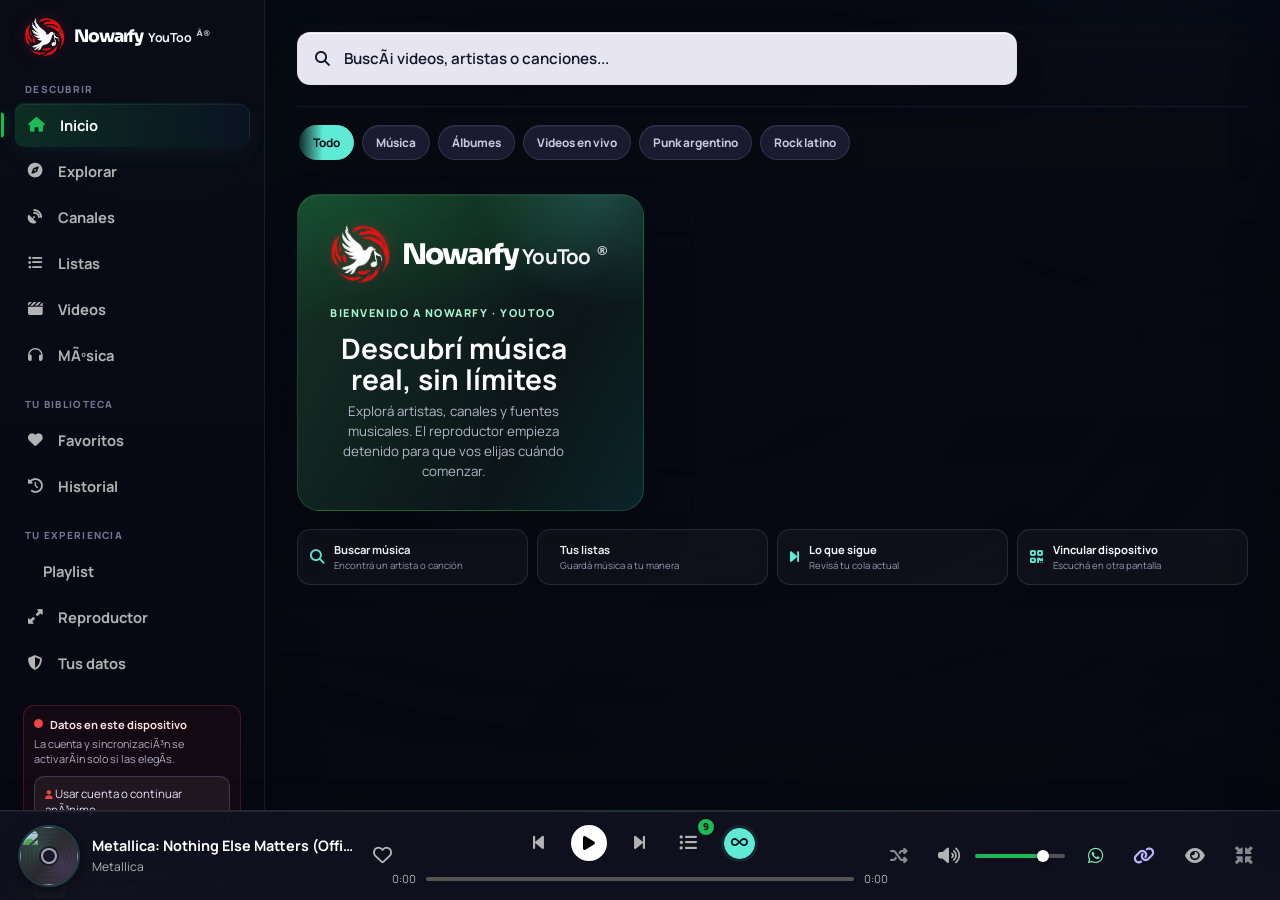
==== commit 2af17498: "nn" ====
--- a/index.html
+++ b/index.html
@@ -99,7 +99,7 @@
             <div class="search-container">
                 <div class="search-wrap">
                     <i class="fas fa-magnifying-glass"></i>
-                    <input type="text" class="search-input" id="searchInput" name="nowarfy-search" autocomplete="off" autocorrect="off" autocapitalize="off" spellcheck="false" placeholder="BuscÃ¡ videos, artistas o canciones..." oninput="handleSearchInput()" onkeydown="handleSearchKeydown(event)" aria-label="Buscar videos, artistas o canciones">
+                    <input type="text" class="search-input" id="searchInput" name="nowarfy-search" autocomplete="new-password" readonly onfocus="this.removeAttribute('readonly')" autocorrect="off" autocapitalize="off" spellcheck="false" placeholder="BuscÃ¡ videos, artistas o canciones..." oninput="handleSearchInput()" onkeydown="handleSearchKeydown(event)" aria-label="Buscar videos, artistas o canciones">
                     <button type="button" class="search-clear" id="searchClear" onclick="clearSearch()" aria-label="Limpiar bÃºsqueda"><i class="fas fa-xmark"></i></button>
                 </div>
             </div>
@@ -364,7 +364,7 @@
     <div class="toast-container" id="toastContainer"></div>
 
 
-    <script src="script.js"></script>
+    <script src="script.js" charset="utf-8"></script>
     <script>
       (function(){
         if (window.matchMedia('(prefers-reduced-motion: reduce)').matches) return;
--- a/styles.css
+++ b/styles.css
@@ -598,7 +598,7 @@
         .brand-lockup-text { display: inline-flex; align-items: baseline; gap: 5px; color: #fff; font: 700 1.08rem/1 'Manrope', sans-serif; letter-spacing: -.045em; }
         .brand-lockup-text strong { color: #fff; font: 800 1em/1 'Sora', sans-serif; letter-spacing: -.065em; }
         .brand-lockup-text span { color: #f3f4f6; font: 700 .72em/1 'Manrope', sans-serif; letter-spacing: -.035em; }
-        .brand-registered { display: inline-block; margin-left: 0; color: rgba(255,255,255,.78); font: 700 .46em/1 'Manrope', sans-serif; letter-spacing: 0; transform: translateY(-.72em); }
+        .brand-registered { display: inline-block; margin-left: 0; color: rgba(255,255,255,.78); font: 700 .46em/1 system-ui, -apple-system, 'Segoe UI', sans-serif; letter-spacing: 0; transform: translateY(-.72em); }
         body.mode-youtoo .brand-youtoo { display: flex; }
         body.mode-youtoo .nav-links li { border-radius: 11px; padding: 11px 13px; }
         body.mode-youtoo .nav-links li.active { background: linear-gradient(90deg, rgba(29,185,84,.2), rgba(41,182,246,.05)); }
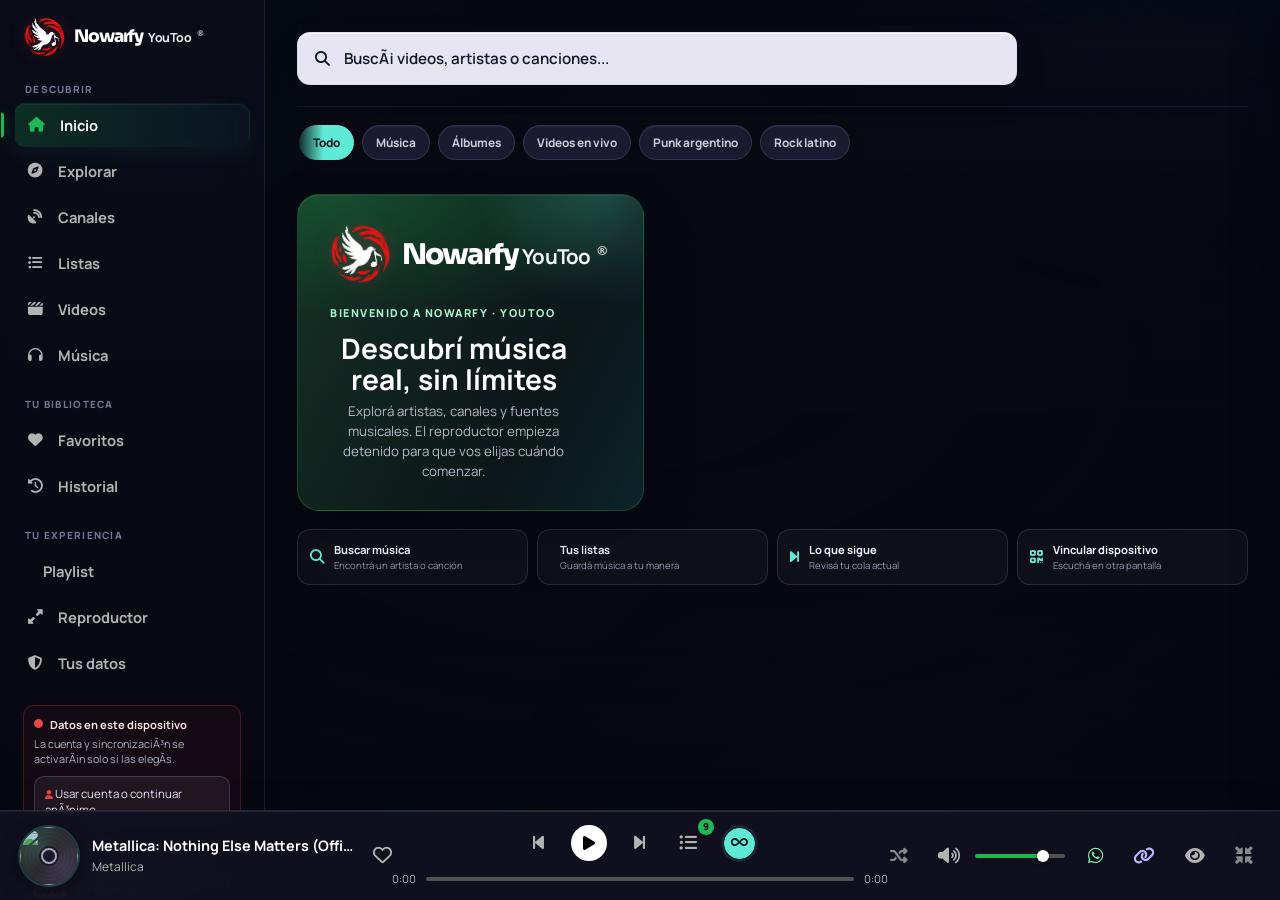
==== commit 96411162: "hj" ====
--- a/index.html
+++ b/index.html
@@ -42,16 +42,16 @@
         <aside class="sidebar" aria-label="NavegaciÃ³n principal de Nowarfy">
             <div class="logo">
                 <span class="brand-nowarfi">
-                    <img class="brand-nowarfi-mark" src="assets/nowarfy-logo-red-solid.png" width="32" height="32" decoding="async" alt=""> Nowarfy<sup class="brand-registered">Â®</sup>
+                    <img class="brand-nowarfi-mark" src="assets/nowarfy-logo-red-solid.png" width="32" height="32" decoding="async" alt=""> Nowarfy<sup class="brand-registered">®</sup>
                 </span>
                 <button type="button" class="brand-youtoo" onclick="hardResetNowarfy(event)" aria-label="Reiniciar y actualizar Nowarfy" title="Reiniciar y actualizar Nowarfy">
                     <span class="brand-lockup">
                         <img class="brand-lockup-mark" src="assets/nowarfy-logo-red-solid.png" width="32" height="32" decoding="async" alt="">
-                        <span class="brand-lockup-text"><strong>Nowarfy</strong><span>YouToo</span><sup class="brand-registered">Â®</sup></span>
+                        <span class="brand-lockup-text"><strong>Nowarfy</strong><span>YouToo</span><sup class="brand-registered">®</sup></span>
                     </span>
                 </button>
             </div>
-            <button type="button" class="nowarfy-mobile-action nowarfy-mobile-menu-toggle" id="nowarfyMobileMenuToggle" onclick="toggleNowarfyMobileNav()" aria-label="Abrir menÃº" aria-expanded="false"><i class="fas fa-bars"></i><span class="nowarfy-mobile-action-text">MenÃº</span></button>
+            <button type="button" class="nowarfy-mobile-action nowarfy-mobile-menu-toggle" id="nowarfyMobileMenuToggle" onclick="toggleNowarfyMobileNav()" aria-label="Abrir menú" aria-expanded="false"><i class="fas fa-bars"></i><span class="nowarfy-mobile-action-text">Menú</span></button>
             <button type="button" class="nowarfy-mobile-action nowarfy-mobile-account-toggle" onclick="openNowarfyAuth()" aria-label="Abrir cuenta"><i class="fas fa-user"></i><span class="nowarfy-mobile-action-text">Cuenta</span></button>
             
             <div class="nowarfy-nav-groups">
@@ -63,7 +63,7 @@
                         <li data-nav="channels" onclick="showSection('channels')"><i class="fas fa-satellite-dish"></i> <span>Canales</span></li>
                         <li data-nav="playlists" onclick="showSection('playlists')"><i class="fas fa-list-ul"></i> <span>Listas</span></li>
                         <li data-nav="videos" onclick="showSection('videos')"><i class="fas fa-clapperboard"></i> <span>Videos</span></li>
-                        <li data-nav="music" onclick="showSection('music')"><i class="fas fa-headphones"></i> <span>MÃºsica</span></li>
+                        <li data-nav="music" onclick="showSection('music')"><i class="fas fa-headphones"></i> <span>Música</span></li>
                     </ul>
                 </section>
                 <section class="nowarfy-nav-group" aria-label="Tu biblioteca">
@@ -100,7 +100,7 @@
                 <div class="search-wrap">
                     <i class="fas fa-magnifying-glass"></i>
                     <input type="text" class="search-input" id="searchInput" name="nowarfy-search" autocomplete="new-password" readonly onfocus="this.removeAttribute('readonly')" autocorrect="off" autocapitalize="off" spellcheck="false" placeholder="BuscÃ¡ videos, artistas o canciones..." oninput="handleSearchInput()" onkeydown="handleSearchKeydown(event)" aria-label="Buscar videos, artistas o canciones">
-                    <button type="button" class="search-clear" id="searchClear" onclick="clearSearch()" aria-label="Limpiar bÃºsqueda"><i class="fas fa-xmark"></i></button>
+                    <button type="button" class="search-clear" id="searchClear" onclick="clearSearch()" aria-label="Limpiar búsqueda"><i class="fas fa-xmark"></i></button>
                 </div>
             </div>
             <nav class="taste-rail" aria-label="CategorÃ­as para descubrir">
@@ -154,7 +154,7 @@
                             </div>
                         </div>
                         <div>
-                            <p class="video-stage-note">Datos extraÃ­dos de la ficha pÃºblica del video. Algunos videos pueden estar restringidos por su creador, regiÃ³n o YouTube.</p>
+                            <p class="video-stage-note">Datos extraÃ­dos de la ficha pública del video. Algunos videos pueden estar restringidos por su creador, regiÃ³n o YouTube.</p>
                             <div class="video-stage-actions">
                                 <button type="button" class="video-stage-channel" id="videoStageChannelBtn" onclick="openVideoStageChannel()" hidden><i class="fas fa-satellite-dish"></i> Ver canal</button>
                                 <button type="button" class="video-stage-close video-stage-close-primary" onclick="hideVideoStage(false, { manual: true })" aria-label="Ocultar video y conservar solo el audio"><i class="fas fa-eye-slash"></i><span>Ocultar video</span><small>ahorrar carga visual</small></button>
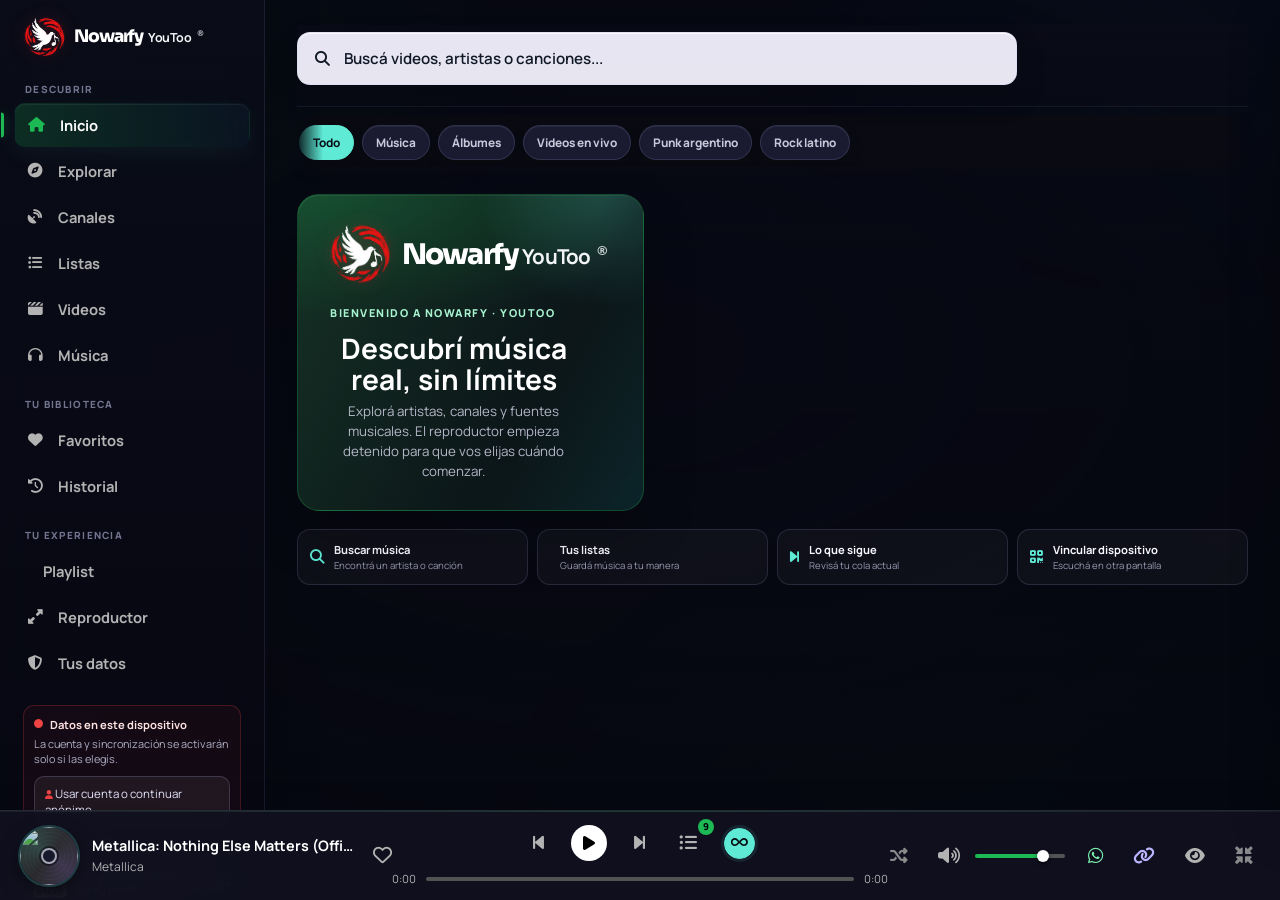
==== commit 1bc66d50: "jjj" ====
--- a/index.html
+++ b/index.html
@@ -39,7 +39,7 @@
     <div class="ambient-artwork-background" id="ambientArtworkBackground" aria-hidden="true"></div>
     <div class="main-container">
         <!-- SIDEBAR -->
-        <aside class="sidebar" aria-label="NavegaciÃ³n principal de Nowarfy">
+        <aside class="sidebar" aria-label="Navegación principal de Nowarfy">
             <div class="logo">
                 <span class="brand-nowarfi">
                     <img class="brand-nowarfi-mark" src="assets/nowarfy-logo-red-solid.png" width="32" height="32" decoding="async" alt=""> Nowarfy<sup class="brand-registered">®</sup>
@@ -84,11 +84,11 @@
             </div>
             <div class="nowarfy-side-status" id="nowarfySideStatus" data-state="offline">
                 <strong><i class="fas fa-circle" id="nowarfyConnectionDot"></i> <span id="nowarfyConnectionLabel">Datos en este dispositivo</span></strong>
-                <span id="authDeviceStatus">La cuenta y sincronizaciÃ³n se activarÃ¡n solo si las elegÃ­s.</span>
-                <button type="button" id="nowarfyAuthButton" class="nowarfy-account-btn" onclick="openNowarfyAuth()"><i class="fas fa-user"></i> Usar cuenta o continuar anÃ³nimo</button>
+                <span id="authDeviceStatus">La cuenta y sincronización se activarán solo si las elegís.</span>
+                <button type="button" id="nowarfyAuthButton" class="nowarfy-account-btn" onclick="openNowarfyAuth()"><i class="fas fa-user"></i> Usar cuenta o continuar anónimo</button>
                 <button type="button" id="pwaInstallBtn" class="nowarfy-install-btn" hidden><i class="fas fa-download"></i> Instalar Nowarfy</button>
             </div>
-            <button type="button" id="nowarfyQrButton" class="nowarfy-qr-launch" onclick="openNowarfyQr()" aria-haspopup="dialog" aria-controls="nowarfyQrModal" aria-label="Vincular otro dispositivo con cÃ³digo QR">
+            <button type="button" id="nowarfyQrButton" class="nowarfy-qr-launch" onclick="openNowarfyQr()" aria-haspopup="dialog" aria-controls="nowarfyQrModal" aria-label="Vincular otro dispositivo con código QR">
                 <img id="nowarfyQrPreview" src="assets/nowarfy-qr.png" width="48" height="48" decoding="async" alt="">
                 <span class="nowarfy-qr-copy"><strong>Vincular dispositivo</strong><small>Pairing por QR</small></span>
                 <i class="fas fa-qrcode" aria-hidden="true"></i>
@@ -99,11 +99,11 @@
             <div class="search-container">
                 <div class="search-wrap">
                     <i class="fas fa-magnifying-glass"></i>
-                    <input type="text" class="search-input" id="searchInput" name="nowarfy-search" autocomplete="new-password" readonly onfocus="this.removeAttribute('readonly')" autocorrect="off" autocapitalize="off" spellcheck="false" placeholder="BuscÃ¡ videos, artistas o canciones..." oninput="handleSearchInput()" onkeydown="handleSearchKeydown(event)" aria-label="Buscar videos, artistas o canciones">
+                    <input type="text" class="search-input" id="searchInput" name="nowarfy-search" autocomplete="new-password" readonly onfocus="this.removeAttribute('readonly')" autocorrect="off" autocapitalize="off" spellcheck="false" placeholder="Buscá videos, artistas o canciones..." oninput="handleSearchInput()" onkeydown="handleSearchKeydown(event)" aria-label="Buscar videos, artistas o canciones">
                     <button type="button" class="search-clear" id="searchClear" onclick="clearSearch()" aria-label="Limpiar búsqueda"><i class="fas fa-xmark"></i></button>
                 </div>
             </div>
-            <nav class="taste-rail" aria-label="CategorÃ­as para descubrir">
+            <nav class="taste-rail" aria-label="Categorías para descubrir">
                 <div class="taste-chips" id="tasteChips"></div>
             </nav>
 
@@ -115,46 +115,46 @@
                         <video id="freeVideoPlayer" controls playsinline preload="metadata" hidden></video>
                         <div class="video-embed-fallback" id="videoEmbedFallback" role="alert" hidden>
                             <div class="video-embed-fallback-card">
-                                <span class="video-embed-fallback-badge"><i class="fab fa-youtube"></i> ReproducciÃ³n oficial</span>
+                                <span class="video-embed-fallback-badge"><i class="fab fa-youtube"></i> Reproducción oficial</span>
                                 <h3 id="videoEmbedFallbackTitle">Este video necesita YouTube</h3>
-                                <p id="videoEmbedFallbackMessage">El creador no permite mostrarlo dentro de Nowarfy. PodÃ©s abrirlo en YouTube sin perder esta Playlist.</p>
+                                <p id="videoEmbedFallbackMessage">El creador no permite mostrarlo dentro de Nowarfy. Podés abrirlo en YouTube sin perder esta Playlist.</p>
                                 <div class="video-embed-fallback-actions">
                                     <button type="button" id="videoEmbedPopupBtn" onclick="openYouTubeCompactWindow()"><i class="fas fa-up-right-and-down-left-from-center"></i> Abrir flotante</button>
                                     <a id="videoEmbedOpenBtn" class="video-embed-fallback-secondary" href="#" target="_blank" rel="noopener noreferrer"><i class="fas fa-arrow-up-right-from-square"></i> Ver en YouTube</a>
                                 </div>
-                                <small class="video-embed-fallback-footnote">La ventana compacta depende de la configuraciÃ³n de Chrome; Nowarfy queda abierto en la PWA.</small>
+                                <small class="video-embed-fallback-footnote">La ventana compacta depende de la configuración de Chrome; Nowarfy queda abierto en la PWA.</small>
                             </div>
                         </div>
                     </div>
                     <div class="video-stage-info">
                         <div>
                             <p class="video-stage-kicker">Reproduciendo desde YouTube</p>
-                            <h2 class="video-stage-title" id="videoStageTitle">ElegÃ­ un video</h2>
+                            <h2 class="video-stage-title" id="videoStageTitle">Elegí un video</h2>
                             <p class="video-stage-artist" id="videoStageArtist"></p>
                             <div class="video-stage-meta" id="videoStageMeta"></div>
                             <div class="video-stage-description-wrap">
                                 <div class="video-stage-description-label">
-                                    <span>DescripciÃ³n</span>
+                                    <span>Descripción</span>
                                     <button type="button" class="lyrics-toggle" id="lyricsToggleBtn" onclick="toggleLyricsPanel()" aria-expanded="false" hidden><i class="fas fa-music"></i> Ver letra</button>
                                 </div>
                                 <p class="video-stage-description" id="videoStageDescription"></p>
-                                <section class="lyrics-panel" id="lyricsPanel" aria-label="Letra de la canciÃ³n" hidden>
+                                <section class="lyrics-panel" id="lyricsPanel" aria-label="Letra de la canción" hidden>
                                     <div class="lyrics-toolbar">
                                         <span class="lyrics-toolbar-status" id="lyricsToolbarStatus">Letra verificada</span>
                                         <div class="lyrics-toolbar-controls">
-                                            <button type="button" class="lyrics-zoom-btn" onclick="changeLyricsZoom(-0.1)" aria-label="Reducir tamaÃ±o de letra" title="Reducir tamaÃ±o"><i class="fas fa-minus"></i></button>
+                                            <button type="button" class="lyrics-zoom-btn" onclick="changeLyricsZoom(-0.1)" aria-label="Reducir tamaño de letra" title="Reducir tamaño"><i class="fas fa-minus"></i></button>
                                             <span class="lyrics-zoom-value" id="lyricsZoomValue">100%</span>
-                                            <button type="button" class="lyrics-zoom-btn" onclick="changeLyricsZoom(0.1)" aria-label="Aumentar tamaÃ±o de letra" title="Aumentar tamaÃ±o"><i class="fas fa-plus"></i></button>
-                                            <button type="button" class="lyrics-zoom-btn" onclick="resetLyricsZoom()" aria-label="Restablecer tamaÃ±o de letra" title="Restablecer tamaÃ±o"><i class="fas fa-rotate-left"></i></button>
+                                            <button type="button" class="lyrics-zoom-btn" onclick="changeLyricsZoom(0.1)" aria-label="Aumentar tamaño de letra" title="Aumentar tamaño"><i class="fas fa-plus"></i></button>
+                                            <button type="button" class="lyrics-zoom-btn" onclick="resetLyricsZoom()" aria-label="Restablecer tamaño de letra" title="Restablecer tamaño"><i class="fas fa-rotate-left"></i></button>
                                         </div>
                                     </div>
                                     <div class="lyrics-scroll" id="lyricsScroll" tabindex="0"><pre class="lyrics-content" id="lyricsContent"></pre></div>
-                                    <div class="lyrics-source"><span id="lyricsSourceLabel">Coincidencia corroborada por artista, tÃ­tulo y duraciÃ³n.</span><a id="lyricsSourceLink" href="https://lrclib.net/" target="_blank" rel="noopener noreferrer">Fuente</a></div>
+                                    <div class="lyrics-source"><span id="lyricsSourceLabel">Coincidencia corroborada por artista, título y duración.</span><a id="lyricsSourceLink" href="https://lrclib.net/" target="_blank" rel="noopener noreferrer">Fuente</a></div>
                                 </section>
                             </div>
                         </div>
                         <div>
-                            <p class="video-stage-note">Datos extraÃ­dos de la ficha pública del video. Algunos videos pueden estar restringidos por su creador, regiÃ³n o YouTube.</p>
+                            <p class="video-stage-note">Datos extraídos de la ficha pública del video. Algunos videos pueden estar restringidos por su creador, región o YouTube.</p>
                             <div class="video-stage-actions">
                                 <button type="button" class="video-stage-channel" id="videoStageChannelBtn" onclick="openVideoStageChannel()" hidden><i class="fas fa-satellite-dish"></i> Ver canal</button>
                                 <button type="button" class="video-stage-close video-stage-close-primary" onclick="hideVideoStage(false, { manual: true })" aria-label="Ocultar video y conservar solo el audio"><i class="fas fa-eye-slash"></i><span>Ocultar video</span><small>ahorrar carga visual</small></button>
@@ -162,9 +162,9 @@
                         </div>
                     </div>
                 </div>
-                <div class="video-suggestions" id="videoSuggestions" aria-label="MÃ¡s videos sugeridos">
+                <div class="video-suggestions" id="videoSuggestions" aria-label="Más videos sugeridos">
                     <div class="video-suggestions-header">
-                        <h3>MÃ¡s videos para seguir viendo</h3>
+                        <h3>Más videos para seguir viendo</h3>
                         <div class="video-suggestions-tools">
                             <span id="videoSuggestionsContext"></span>
                             <button type="button" class="video-autoplay-toggle" id="videoAutoplayToggle" onclick="toggleVideoAutoplay()" aria-pressed="true"><i class="fas fa-forward"></i> Autoplay</button>
@@ -190,9 +190,9 @@
         </button>
 
         <div class="player-left">
-            <button type="button" class="player-cover" id="playerCover" onclick="openCurrentCollection()" aria-label="Abrir Ã¡lbum o lista actual" title="Abrir Ã¡lbum o lista actual"><img src="" class="player-img" id="currentImg" width="64" height="64" decoding="async" alt=""></button>
+            <button type="button" class="player-cover" id="playerCover" onclick="openCurrentCollection()" aria-label="Abrir álbum o lista actual" title="Abrir álbum o lista actual"><img src="" class="player-img" id="currentImg" width="64" height="64" decoding="async" alt=""></button>
             <div class="track-info">
-                <button type="button" class="track-name" id="currTitle" onclick="openCurrentCollection()" title="Abrir Ã¡lbum o lista actual">Selecciona una canciÃ³n</button>
+                <button type="button" class="track-name" id="currTitle" onclick="openCurrentCollection()" title="Abrir álbum o lista actual">Selecciona una canción</button>
                 <button type="button" class="artist-name" id="currArtist" onclick="openCurrentArtist()" title="Abrir artista">...</button>
             </div>
             <i class="far fa-heart fav-btn" id="favBtn" onclick="toggleFavorite()" title="Favorito"></i>
@@ -212,7 +212,7 @@
                     <i class="fas fa-list-ul"></i>
                     <span class="queue-count-badge" id="queueCountBadge">0</span>
                 </button>
-                <button type="button" class="continuous-playback-toggle" id="continuousPlayerToggle" onclick="toggleContinuousPlayback()" title="ReproducciÃ³n continua" aria-label="ReproducciÃ³n continua" aria-pressed="true"><i class="fas fa-infinity"></i></button>
+                <button type="button" class="continuous-playback-toggle" id="continuousPlayerToggle" onclick="toggleContinuousPlayback()" title="Reproducción continua" aria-label="Reproducción continua" aria-pressed="true"><i class="fas fa-infinity"></i></button>
             </div>
             <div class="progress-bar">
                 <span id="currTime">0:00</span>
@@ -226,7 +226,7 @@
             </div>
         </div>
         <div class="player-utils">
-            <i class="fas fa-random btn-control btn-control-toggle" id="shuffleIcon" onclick="toggleShuffle()" title="Aleatorio" aria-label="ReproducciÃ³n aleatoria" role="button" tabindex="0"></i>
+            <i class="fas fa-random btn-control btn-control-toggle" id="shuffleIcon" onclick="toggleShuffle()" title="Aleatorio" aria-label="Reproducción aleatoria" role="button" tabindex="0"></i>
             <div class="volume-control">
                 <i class="fas fa-volume-up btn-control" id="volIcon" onclick="toggleMute()" title="Silenciar o activar volumen" aria-label="Silenciar o activar volumen" role="button" tabindex="0"></i>
                 <input type="range" id="volumeSlider" class="volume-slider" min="0" max="1" step="0.01" value="0.8" oninput="setVolume(this.value)" aria-label="Volumen">
@@ -244,34 +244,34 @@
         <div class="queue-panel-header">
             <div class="queue-panel-title"><i class="fas fa-list-ul"></i> Playlist</div>
             <div class="queue-panel-actions">
-                <button type="button" class="queue-clear-btn queue-continuous-btn" id="continuousQueueToggle" onclick="toggleContinuousPlayback()" title="ReproducciÃ³n continua" aria-pressed="true"><i class="fas fa-infinity"></i> Continua</button>
+                <button type="button" class="queue-clear-btn queue-continuous-btn" id="continuousQueueToggle" onclick="toggleContinuousPlayback()" title="Reproducción continua" aria-pressed="true"><i class="fas fa-infinity"></i> Continua</button>
                 <button type="button" class="queue-clear-btn" onclick="clearQueue()" title="Vaciar Playlist"><i class="fas fa-trash"></i> Vaciar</button>
                 <button type="button" class="queue-close-btn" onclick="closeQueuePanel()" aria-label="Cerrar Playlist"><i class="fas fa-xmark"></i></button>
             </div>
         </div>
-        <div class="queue-panel-sub" id="queueSub">La Playlist estÃ¡ vacÃ­a</div>
+        <div class="queue-panel-sub" id="queueSub">La Playlist está vacía</div>
         <div class="queue-list" id="queueList"></div>
-        <div class="queue-loading-hint" id="queueLoadingHint"><div class="loader-spinner" style="width:16px;height:16px;border-width:2px;"></div> Sumando mÃ¡s canciones...</div>
-        <div class="queue-drop-trash" id="queueTrash"><i class="fas fa-trash"></i> SoltÃ¡ aquÃ­ para quitarla de la Playlist</div>
+        <div class="queue-loading-hint" id="queueLoadingHint"><div class="loader-spinner" style="width:16px;height:16px;border-width:2px;"></div> Sumando más canciones...</div>
+        <div class="queue-drop-trash" id="queueTrash"><i class="fas fa-trash"></i> Soltá aquí para quitarla de la Playlist</div>
     </div>
 
     <div class="nowarfy-handoff-prompt" id="nowarfyHandoffPrompt" hidden role="status" aria-live="polite">
         <div>
-            <strong>El audio llegÃ³ a este dispositivo</strong>
-            <small>El navegador pidiÃ³ una interacciÃ³n para habilitar el sonido. TocÃ¡ â€œDesbloquear audioâ€ una vez; despuÃ©s este equipo seguirÃ¡ reproduciendo y los demÃ¡s conservarÃ¡n el control remoto.</small>
+            <strong>El audio llegó a este dispositivo</strong>
+            <small>El navegador pidió una interacción para habilitar el sonido. Tocá â€œDesbloquear audioâ€ una vez; después este equipo seguirá reproduciendo y los demás conservarán el control remoto.</small>
         </div>
         <button type="button" aria-label="Desbloquear audio en este dispositivo" onclick="unlockNowarfyHandoff()"><i class="fas fa-volume-high"></i> Desbloquear audio</button>
     </div>
 
     <div class="nowarfy-device-dock" id="nowarfyDeviceDock" hidden>
-        <div class="nowarfy-device-dock-panel" id="nowarfyDeviceDockPanel" hidden role="dialog" aria-label="Elegir dispositivo de reproducciÃ³n">
+        <div class="nowarfy-device-dock-panel" id="nowarfyDeviceDockPanel" hidden role="dialog" aria-label="Elegir dispositivo de reproducción">
             <div class="nowarfy-device-dock-head">
                 <strong>Reproducir en</strong>
                 <button type="button" class="nowarfy-device-dock-close" onclick="toggleNowarfyDeviceDock(false)" aria-label="Cerrar"><i class="fas fa-xmark"></i></button>
             </div>
             <div class="nowarfy-device-dock-list" id="nowarfyDeviceDockList"></div>
-            <button type="button" class="nowarfy-device-dock-mirror" id="nowarfyDeviceDockMirror" aria-pressed="false" onclick="toggleNowarfyMirrorPlayback()"><i class="fas fa-volume-low"></i> Sonar tambiÃ©n acÃ¡</button>
-            <small class="nowarfy-device-dock-hint">Elegir un equipo mueve la reproducciÃ³n. Â«Sonar tambiÃ©n acÃ¡Â» suma este equipo como segundo parlante con la misma pista.</small>
+            <button type="button" class="nowarfy-device-dock-mirror" id="nowarfyDeviceDockMirror" aria-pressed="false" onclick="toggleNowarfyMirrorPlayback()"><i class="fas fa-volume-low"></i> Sonar también acá</button>
+            <small class="nowarfy-device-dock-hint">Elegir un equipo mueve la reproducción. Â«Sonar también acáÂ» suma este equipo como segundo parlante con la misma pista.</small>
         </div>
         <button type="button" class="nowarfy-device-dock-fab" id="nowarfyDeviceDockButton" onclick="toggleNowarfyDeviceDock()" aria-expanded="false" aria-controls="nowarfyDeviceDockPanel" title="Cambiar de dispositivo">
             <i class="fas fa-tower-broadcast" aria-hidden="true"></i>
@@ -283,48 +283,48 @@
         <div class="nowarfy-auth-dialog">
             <button type="button" class="nowarfy-auth-close" onclick="closeNowarfyAuth()" aria-label="Cerrar cuenta"><i class="fas fa-xmark"></i></button>
             <h2 id="nowarfyAuthTitle">Tu cuenta de Nowarfy</h2>
-            <p id="nowarfyAuthIntro">UsÃ¡ el modo anÃ³nimo para mantener todo en este dispositivo, o iniciÃ¡ sesiÃ³n para preparar la sincronizaciÃ³n entre tus dispositivos.</p>
+            <p id="nowarfyAuthIntro">Usá el modo anónimo para mantener todo en este dispositivo, o iniciá sesión para preparar la sincronización entre tus dispositivos.</p>
             <div id="nowarfyAuthGuestPanel" class="nowarfy-auth-account">
                 <div class="nowarfy-auth-form">
                     <label for="authEmailInput">Email</label>
                     <input id="authEmailInput" type="email" autocomplete="email" placeholder="vos@ejemplo.com">
-                    <label for="authPasswordInput">ContraseÃ±a</label>
-                    <input id="authPasswordInput" type="password" autocomplete="current-password" placeholder="MÃ­nimo 6 caracteres">
+                    <label for="authPasswordInput">Contraseña</label>
+                    <input id="authPasswordInput" type="password" autocomplete="current-password" placeholder="Mínimo 6 caracteres">
                     <div class="nowarfy-auth-actions">
-                        <button type="button" onclick="submitNowarfyAuth('signin')">Iniciar sesiÃ³n</button>
+                        <button type="button" onclick="submitNowarfyAuth('signin')">Iniciar sesión</button>
                         <button type="button" class="primary" onclick="submitNowarfyAuth('signup')">Crear cuenta</button>
                     </div>
-                    <button type="button" class="nowarfy-auth-magic" onclick="submitNowarfyAuth('magic')"><i class="fas fa-wand-magic-sparkles"></i> Enviarme un enlace mÃ¡gico</button>
+                    <button type="button" class="nowarfy-auth-magic" onclick="submitNowarfyAuth('magic')"><i class="fas fa-wand-magic-sparkles"></i> Enviarme un enlace mágico</button>
                 </div>
             </div>
             <div id="nowarfyAuthUserPanel" class="nowarfy-auth-account" hidden>
                 <strong id="nowarfyAuthUserEmail"></strong>
-                <span>SesiÃ³n iniciada en este dispositivo. El reproductor y sus controles se sincronizan con los demÃ¡s dispositivos de la misma cuenta.</span>
+                <span>Sesión iniciada en este dispositivo. El reproductor y sus controles se sincronizan con los demás dispositivos de la misma cuenta.</span>
                 <small id="nowarfyRemoteStatus">Conectando dispositivosâ€¦</small>
-                <button type="button" id="nowarfyDevicePickerBtn" onclick="toggleNowarfyDevicePicker()"><i class="fas fa-mobile-screen-button"></i> Elegir dispositivo de reproducciÃ³n <span id="nowarfyDevicePickerBadge">0</span></button>
+                <button type="button" id="nowarfyDevicePickerBtn" onclick="toggleNowarfyDevicePicker()"><i class="fas fa-mobile-screen-button"></i> Elegir dispositivo de reproducción <span id="nowarfyDevicePickerBadge">0</span></button>
                 <div id="nowarfyDevicePicker" class="nowarfy-device-picker" hidden>
                     <div class="nowarfy-device-picker-title"><span>Dispositivos conectados</span><small id="nowarfyDevicePickerHint">Actualizandoâ€¦</small></div>
                     <div id="nowarfyDeviceList" class="nowarfy-device-list"></div>
                 </div>
                 <details class="nowarfy-remote-diag" id="nowarfyRemoteDiag" ontoggle="onNowarfyRemoteDiagToggle()">
-                    <summary><i class="fas fa-wave-square"></i> DiagnÃ³stico de sincronizaciÃ³n</summary>
+                    <summary><i class="fas fa-wave-square"></i> Diagnóstico de sincronización</summary>
                     <div class="nowarfy-remote-diag-grid">
                         <span>Rol</span><code id="ndRol">â€”</code>
                         <span>Dispositivo</span><code id="ndDevice">â€”</code>
-                        <span>SesiÃ³n</span><code id="ndSession">â€”</code>
-                        <span>VersiÃ³n</span><code id="ndVersion">â€”</code>
+                        <span>Sesión</span><code id="ndSession">â€”</code>
+                        <span>Versión</span><code id="ndVersion">â€”</code>
                         <span>Realtime</span><code id="ndRealtime">â€”</code>
-                        <span>PestaÃ±as</span><code id="ndTabs">â€”</code>
+                        <span>Pestañas</span><code id="ndTabs">â€”</code>
                         <span>Estado</span><code id="ndState">â€”</code>
                         <span>Cola</span><code id="ndQueue">â€”</code>
                         <span>Comando</span><code id="ndCommand">â€”</code>
                     </div>
-                    <ol class="nowarfy-remote-diag-log" id="nowarfyRemoteDiagLog"><li class="is-empty">TodavÃ­a no hay eventos.</li></ol>
-                    <button type="button" class="nowarfy-remote-diag-copy" onclick="copyNowarfyRemoteDiag()"><i class="fas fa-copy"></i> Copiar diagnÃ³stico</button>
+                    <ol class="nowarfy-remote-diag-log" id="nowarfyRemoteDiagLog"><li class="is-empty">Todavía no hay eventos.</li></ol>
+                    <button type="button" class="nowarfy-remote-diag-copy" onclick="copyNowarfyRemoteDiag()"><i class="fas fa-copy"></i> Copiar diagnóstico</button>
                 </details>
                 <button type="button" id="nowarfyClaimPlayerBtn" onclick="claimNowarfyPlayer()"><i class="fas fa-broadcast-tower"></i> Reproducir en este dispositivo</button>
                 <button type="button" onclick="switchNowarfyUser()"><i class="fas fa-user-gear"></i> Cambiar de usuario</button>
-                <button type="button" onclick="signOutNowarfy()"><i class="fas fa-right-from-bracket"></i> Cerrar sesiÃ³n</button>
+                <button type="button" onclick="signOutNowarfy()"><i class="fas fa-right-from-bracket"></i> Cerrar sesión</button>
             </div>
             <div class="nowarfy-auth-status" id="nowarfyAuthStatus" aria-live="polite" aria-busy="false">
                 <span class="loader-spinner" aria-hidden="true" hidden></span>
@@ -335,10 +335,10 @@
 
     <div class="nowarfy-qr-modal" id="nowarfyQrModal" role="dialog" aria-modal="true" aria-labelledby="nowarfyQrTitle" hidden onclick="if (event.target === this) closeNowarfyQr()">
         <div class="nowarfy-qr-dialog">
-            <button type="button" class="nowarfy-qr-close" onclick="closeNowarfyQr()" aria-label="Cerrar cÃ³digo QR"><i class="fas fa-xmark"></i></button>
-            <h2 id="nowarfyQrTitle">VinculÃ¡ otro dispositivo</h2>
-            <p id="nowarfyQrDescription">EscaneÃ¡ este cÃ³digo en tu celular. Se abrirÃ¡ Nowarfy y podrÃ¡s iniciar sesiÃ³n para sincronizarlo con este reproductor.</p>
-            <img id="nowarfyQrImage" src="assets/nowarfy-qr.png" alt="CÃ³digo QR para vincular otro dispositivo con Nowarfy">
+            <button type="button" class="nowarfy-qr-close" onclick="closeNowarfyQr()" aria-label="Cerrar código QR"><i class="fas fa-xmark"></i></button>
+            <h2 id="nowarfyQrTitle">Vinculá otro dispositivo</h2>
+            <p id="nowarfyQrDescription">Escaneá este código en tu celular. Se abrirá Nowarfy y podrás iniciar sesión para sincronizarlo con este reproductor.</p>
+            <img id="nowarfyQrImage" src="assets/nowarfy-qr.png" alt="Código QR para vincular otro dispositivo con Nowarfy">
             <a class="nowarfy-qr-link" id="nowarfyQrLink" href="" target="_blank" rel="noopener"><i class="fas fa-arrow-up-right-from-square"></i> Abrir enlace de pairing</a>
         </div>
     </div>
@@ -348,9 +348,9 @@
             <button type="button" class="custom-playlist-close" onclick="closeCustomPlaylistModal()" aria-label="Cerrar"><i class="fas fa-xmark"></i></button>
             <span class="section-eyebrow"><i class="fas fa-list-music"></i> Tu biblioteca</span>
             <h2 id="customPlaylistModalTitle">Guardar en una lista</h2>
-            <p>ElegÃ­ una lista existente o creÃ¡ una nueva. Se guarda en este dispositivo.</p>
+            <p>Elegí una lista existente o creá una nueva. Se guarda en este dispositivo.</p>
             <div id="customPlaylistPickerList" class="custom-playlist-picker-list"></div>
-            <p id="customPlaylistPickerEmpty" class="custom-playlist-picker-empty" hidden>TodavÃ­a no tenÃ©s listas personalizadas.</p>
+            <p id="customPlaylistPickerEmpty" class="custom-playlist-picker-empty" hidden>Todavía no tenés listas personalizadas.</p>
             <div class="custom-playlist-create-row">
                 <input id="customPlaylistNameInput" type="text" maxlength="80" placeholder="Nombre de la nueva lista" aria-label="Nombre de la nueva lista">
                 <button type="button" class="custom-playlist-primary" onclick="createCustomPlaylist()"><i class="fas fa-plus"></i> Crear</button>
--- a/styles.css
+++ b/styles.css
@@ -1104,3 +1104,7 @@
             .nowarfy-device-dock-fab { transition: none; }
             .nowarfy-device-dock-fab:hover { transform: none; }
         }
+
+/* fix palabras que se rompen */
+h1,h2,h3,.card-title,.section-title,.classic-title { overflow-wrap: break-word; word-break: normal; hyphens: none; }
+.brand-lockup-text, .brand-nowarfi { white-space: nowrap; }
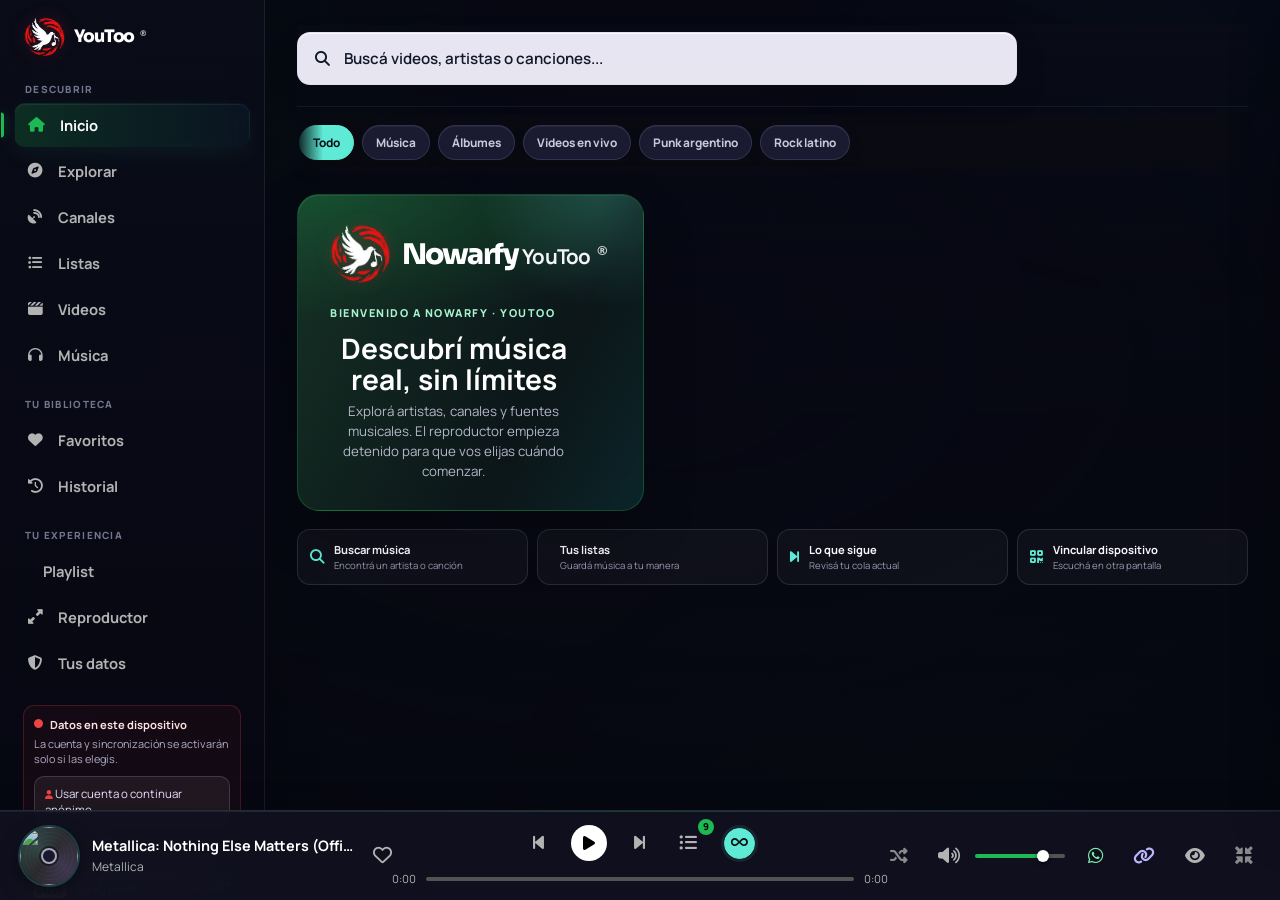
==== commit 9ac11b76: "hhhh" ====
--- a/index.html
+++ b/index.html
@@ -3,7 +3,7 @@
 <head>
     <meta charset="UTF-8">
     <meta name="viewport" content="width=device-width, initial-scale=1, viewport-fit=cover">
-    <title>Nowarfy Â· YouToo</title>
+    <title>YouToo</title>
     <meta name="theme-color" content="#ef4444">
     <meta name="apple-mobile-web-app-capable" content="yes">
     <meta name="mobile-web-app-capable" content="yes">
@@ -42,12 +42,12 @@
         <aside class="sidebar" aria-label="Navegación principal de Nowarfy">
             <div class="logo">
                 <span class="brand-nowarfi">
-                    <img class="brand-nowarfi-mark" src="assets/nowarfy-logo-red-solid.png" width="32" height="32" decoding="async" alt=""> Nowarfy<sup class="brand-registered">®</sup>
+                    <img class="brand-nowarfi-mark" src="assets/nowarfy-logo-red-solid.png" width="32" height="32" decoding="async" alt=""> YouToo<sup class="brand-registered">®</sup>
                 </span>
                 <button type="button" class="brand-youtoo" onclick="hardResetNowarfy(event)" aria-label="Reiniciar y actualizar Nowarfy" title="Reiniciar y actualizar Nowarfy">
                     <span class="brand-lockup">
                         <img class="brand-lockup-mark" src="assets/nowarfy-logo-red-solid.png" width="32" height="32" decoding="async" alt="">
-                        <span class="brand-lockup-text"><strong>Nowarfy</strong><span>YouToo</span><sup class="brand-registered">®</sup></span>
+                        <span class="brand-lockup-text"><strong>YouToo</strong><sup class="brand-registered">®</sup></span>
                     </span>
                 </button>
             </div>
@@ -176,7 +176,7 @@
 
             <div id="loader" class="loader-wrap" style="display:flex" role="status" aria-live="polite" aria-busy="true">
                 <div class="loader-spinner" aria-hidden="true"></div>
-                <span id="loaderMessage">Iniciando Nowarfy...</span>
+                <span id="loaderMessage">Iniciando YouToo...</span>
                 <button type="button" class="loader-retry" id="loaderRetry" onclick="window.retryNowarfyModules?.()" hidden>Reintentar</button>
             </div>
             <div id="dynamicSections"></div>
@@ -282,7 +282,7 @@
     <div class="nowarfy-auth-modal" id="nowarfyAuthModal" role="dialog" aria-modal="true" aria-labelledby="nowarfyAuthTitle" hidden onclick="if (event.target === this) closeNowarfyAuth()">
         <div class="nowarfy-auth-dialog">
             <button type="button" class="nowarfy-auth-close" onclick="closeNowarfyAuth()" aria-label="Cerrar cuenta"><i class="fas fa-xmark"></i></button>
-            <h2 id="nowarfyAuthTitle">Tu cuenta de Nowarfy</h2>
+            <h2 id="nowarfyAuthTitle">Tu cuenta de YouToo</h2>
             <p id="nowarfyAuthIntro">Usá el modo anónimo para mantener todo en este dispositivo, o iniciá sesión para preparar la sincronización entre tus dispositivos.</p>
             <div id="nowarfyAuthGuestPanel" class="nowarfy-auth-account">
                 <div class="nowarfy-auth-form">
@@ -337,7 +337,7 @@
         <div class="nowarfy-qr-dialog">
             <button type="button" class="nowarfy-qr-close" onclick="closeNowarfyQr()" aria-label="Cerrar código QR"><i class="fas fa-xmark"></i></button>
             <h2 id="nowarfyQrTitle">Vinculá otro dispositivo</h2>
-            <p id="nowarfyQrDescription">Escaneá este código en tu celular. Se abrirá Nowarfy y podrás iniciar sesión para sincronizarlo con este reproductor.</p>
+            <p id="nowarfyQrDescription">Escaneá este código en tu celular. Se abrirá YouToo y podrás iniciar sesión para sincronizarlo con este reproductor.</p>
             <img id="nowarfyQrImage" src="assets/nowarfy-qr.png" alt="Código QR para vincular otro dispositivo con Nowarfy">
             <a class="nowarfy-qr-link" id="nowarfyQrLink" href="" target="_blank" rel="noopener"><i class="fas fa-arrow-up-right-from-square"></i> Abrir enlace de pairing</a>
         </div>
@@ -365,20 +365,5 @@
 
 
     <script src="script.js" charset="utf-8"></script>
-    <script>
-      (function(){
-        if (window.matchMedia('(prefers-reduced-motion: reduce)').matches) return;
-        var sel = '.library-card,.video-card,.playlist-card,.home-card,.search-result-card,.radio-card';
-        document.addEventListener('mousemove', function(e){
-          var cards = document.querySelectorAll(sel);
-          for (var i=0;i<cards.length;i++){
-            var r = cards[i].getBoundingClientRect();
-            if (e.clientX < r.left-80 || e.clientX > r.right+80 || e.clientY < r.top-80 || e.clientY > r.bottom+80) continue;
-            cards[i].style.setProperty('--mx', (e.clientX - r.left) + 'px');
-            cards[i].style.setProperty('--my', (e.clientY - r.top) + 'px');
-          }
-        }, { passive:true });
-      })();
-    </script>
 </body>
 </html>
--- a/styles.css
+++ b/styles.css
@@ -1,4 +1,4 @@
-/* OPT-110: estilos críticos de la ruta inicial. */
+﻿/* OPT-110: estilos crÃ­ticos de la ruta inicial. */
         :root {
             --bg-black: #000000;
             --bg-dark: #121212;
@@ -144,7 +144,7 @@
         .search-clear:hover { background: rgba(0,0,0,0.25); }
         .search-clear.show { display: flex; }
 
-        /* Estados de Ánimo */
+        /* Estados de Ãnimo */
         .mood-selector { display: flex; gap: 12px; margin-bottom: 30px; flex-wrap: wrap; }
         .mood-btn {
             flex: 1; min-width: 130px; padding: 15px; border-radius: 10px; border: 1px solid rgba(255,255,255,0.08); cursor: pointer;
@@ -445,7 +445,7 @@
         .volume-slider:hover::-webkit-slider-thumb { transform: scale(1.2); }
         .volume-slider::-moz-range-thumb { width: 12px; height: 12px; border-radius: 50%; background: #fff; border: none; cursor: pointer; }
 
-        /* --- SPINNER ORIGINAL DE CARGA DE PISTA (no confundir con el de búsqueda) --- */
+        /* --- SPINNER ORIGINAL DE CARGA DE PISTA (no confundir con el de bÃºsqueda) --- */
         .orbit-spinner {
             --s: 18px; --d: 4px;
             width: var(--s); height: var(--s); position: relative; flex-shrink: 0;
@@ -545,7 +545,7 @@
             .btn-control { font-size: 0.8rem; }
             .progress-bar span { display: none; }
         }
-        /* Reproductor mobile: información arriba, controles y progreso abajo, sin apretar botones. */
+        /* Reproductor mobile: informaciÃ³n arriba, controles y progreso abajo, sin apretar botones. */
         @media (max-width: 768px) {
             :root { --player-height: 138px; }
             body { padding-top: var(--safe-area-top); }
@@ -585,10 +585,10 @@
             .progress-bar span { display: block; }
         }
 
-        /* --- MODO YOUTOO: exploración audiovisual original --- */
+        /* --- MODO YOUTOO: exploraciÃ³n audiovisual original --- */
         body.mode-youtoo { --bg-black: #070a0b; --bg-dark: #101516; --bg-card: #18211f; --bg-hover: #24322e; --accent: #1db954; --accent-hover: #1ed760; --accent-glow: rgba(29,185,84,.34); --accent-2: #29b6f6; --border-soft: rgba(180,220,202,.13); }
         body.mode-youtoo .sidebar { width: 265px; background: rgba(10,10,18,.94); padding: 21px 17px; gap: 28px; }
-        body.mode-youtoo .sidebar::after { content: 'VIDEO · AUDIO · CREADORES'; color: #72738f; font-weight: 800; font-size: .58rem; letter-spacing: .13em; margin-top: auto; padding: 0 10px 6px; }
+        body.mode-youtoo .sidebar::after { content: 'VIDEO Â· AUDIO Â· CREADORES'; color: #72738f; font-weight: 800; font-size: .58rem; letter-spacing: .13em; margin-top: auto; padding: 0 10px 6px; }
         body.mode-youtoo .logo { font-size: 1.5rem; padding: 0 10px; }
         body.mode-youtoo .brand-nowarfi { display: none; }
         .brand-youtoo { display: none; align-items: center; min-width: 0; border: 0; padding: 0; margin: 0; background: transparent; color: inherit; font: inherit; text-align: left; cursor: pointer; }
@@ -738,7 +738,7 @@
         @media (max-width: 430px) { .knowledge-catalog-grid { grid-template-columns: repeat(2, minmax(0, 1fr)); gap: 8px; } .knowledge-candidate-card { padding: 6px 6px 9px; border-radius: 11px; } .knowledge-candidate-badge { font-size: .5rem; } .knowledge-candidate-title { font-size: .67rem; } .knowledge-candidate-artist { font-size: .61rem; } .knowledge-candidate-meta { font-size: .54rem; } .knowledge-candidate-key { font-size: .49rem; } }
         .taste-action.primary { border-color: rgba(94,234,212,.4); color: #09111a; background: #5eead4; }
         .taste-action.danger { border-color: rgba(255,123,144,.35); color: #ffc2cd; }
-        /* Navegación completa de Nowarfy: solo estado local y acciones ya disponibles en el cliente. */
+        /* NavegaciÃ³n completa de Nowarfy: solo estado local y acciones ya disponibles en el cliente. */
         body.mode-youtoo .sidebar { min-height: 0; padding: 18px 14px calc(var(--player-height) + 18px); gap: 16px; overflow-y: auto; overscroll-behavior: contain; scroll-padding-bottom: calc(var(--player-height) + 18px); }
         body.mode-youtoo .logo { display: flex; align-items: center; min-height: 38px; }
         .brand-youtoo small { color: #8f90aa; font: 800 .62rem 'Manrope', sans-serif; letter-spacing: .08em; }
@@ -844,7 +844,7 @@
             .video-stage-info { padding: 15px; }
             .video-stage { scroll-margin-top: 70px; }
         }
-        /* --- Pulido visual YouToo: profundidad, atmósfera y superficies suaves --- */
+        /* --- Pulido visual YouToo: profundidad, atmÃ³sfera y superficies suaves --- */
         body.mode-youtoo {
             --bg-black: #070a0b;
             --bg-dark: #0b1211;
@@ -982,7 +982,7 @@
             body.mode-youtoo .nav-links { display: grid; grid-template-columns: 1fr; gap: 4px; }
             body.mode-youtoo .nav-links li { display: flex; align-items: center; gap: 9px; min-height: 42px; padding: 9px 10px; font-size: .78rem; }
             body.mode-youtoo .nav-links li span { display: inline; }
-            /* Gana a la regla heredada del layout horizontal móvil que ocultaba estos textos. */
+            /* Gana a la regla heredada del layout horizontal mÃ³vil que ocultaba estos textos. */
             body.mode-youtoo .nowarfy-nav-group .nav-links li span { display: inline; }
             /* La regla horizontal anterior tiene mayor especificidad; esta la vence dentro del panel. */
             body.mode-youtoo .nowarfy-nav-group .nav-links { display: grid; grid-template-columns: 1fr; flex-direction: column; width: 100%; }
@@ -1020,8 +1020,8 @@
         }
 
         /* MOBILE BASELINE: overrides finales y deliberadamente agrupados para evitar
-           que las reglas responsive anteriores dejen zonas táctiles o alturas
-           diferentes según el orden de carga del CSS. */
+           que las reglas responsive anteriores dejen zonas tÃ¡ctiles o alturas
+           diferentes segÃºn el orden de carga del CSS. */
         @media (max-width: 768px) {
             body.mode-youtoo .content-area {
                 padding-bottom: calc(var(--player-height) + 34px + var(--safe-area-bottom));
@@ -1105,6 +1105,3 @@
             .nowarfy-device-dock-fab:hover { transform: none; }
         }
 
-/* fix palabras que se rompen */
-h1,h2,h3,.card-title,.section-title,.classic-title { overflow-wrap: break-word; word-break: normal; hyphens: none; }
-.brand-lockup-text, .brand-nowarfi { white-space: nowrap; }
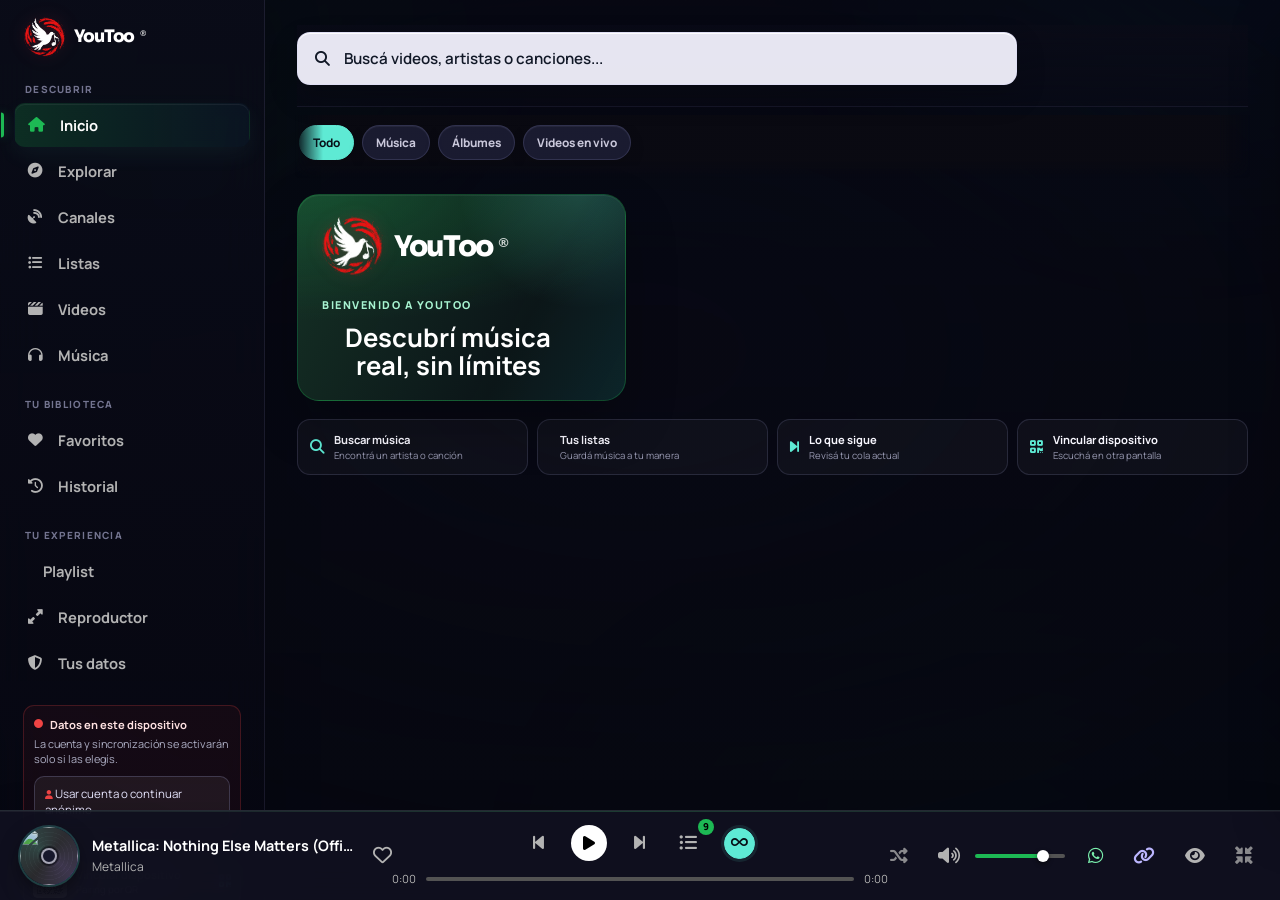
==== commit 32213d95: "kjhk" ====
--- a/index.html
+++ b/index.html
@@ -3,7 +3,7 @@
 <head>
     <meta charset="UTF-8">
     <meta name="viewport" content="width=device-width, initial-scale=1, viewport-fit=cover">
-    <title>YouToo</title>
+    <title>YouToo®</title>
     <meta name="theme-color" content="#ef4444">
     <meta name="apple-mobile-web-app-capable" content="yes">
     <meta name="mobile-web-app-capable" content="yes">
@@ -39,12 +39,12 @@
     <div class="ambient-artwork-background" id="ambientArtworkBackground" aria-hidden="true"></div>
     <div class="main-container">
         <!-- SIDEBAR -->
-        <aside class="sidebar" aria-label="Navegación principal de Nowarfy">
+        <aside class="sidebar" aria-label="Navegación principal de YouToo®">
             <div class="logo">
                 <span class="brand-nowarfi">
                     <img class="brand-nowarfi-mark" src="assets/nowarfy-logo-red-solid.png" width="32" height="32" decoding="async" alt=""> YouToo<sup class="brand-registered">®</sup>
                 </span>
-                <button type="button" class="brand-youtoo" onclick="hardResetNowarfy(event)" aria-label="Reiniciar y actualizar Nowarfy" title="Reiniciar y actualizar Nowarfy">
+                <button type="button" class="brand-youtoo" onclick="hardResetNowarfy(event)" aria-label="Reiniciar y actualizar YouToo®" title="Reiniciar y actualizar YouToo®">
                     <span class="brand-lockup">
                         <img class="brand-lockup-mark" src="assets/nowarfy-logo-red-solid.png" width="32" height="32" decoding="async" alt="">
                         <span class="brand-lockup-text"><strong>YouToo</strong><sup class="brand-registered">®</sup></span>
@@ -86,7 +86,7 @@
                 <strong><i class="fas fa-circle" id="nowarfyConnectionDot"></i> <span id="nowarfyConnectionLabel">Datos en este dispositivo</span></strong>
                 <span id="authDeviceStatus">La cuenta y sincronización se activarán solo si las elegís.</span>
                 <button type="button" id="nowarfyAuthButton" class="nowarfy-account-btn" onclick="openNowarfyAuth()"><i class="fas fa-user"></i> Usar cuenta o continuar anónimo</button>
-                <button type="button" id="pwaInstallBtn" class="nowarfy-install-btn" hidden><i class="fas fa-download"></i> Instalar Nowarfy</button>
+                <button type="button" id="pwaInstallBtn" class="nowarfy-install-btn" hidden><i class="fas fa-download"></i> Instalar YouToo®</button>
             </div>
             <button type="button" id="nowarfyQrButton" class="nowarfy-qr-launch" onclick="openNowarfyQr()" aria-haspopup="dialog" aria-controls="nowarfyQrModal" aria-label="Vincular otro dispositivo con código QR">
                 <img id="nowarfyQrPreview" src="assets/nowarfy-qr.png" width="48" height="48" decoding="async" alt="">
@@ -117,12 +117,12 @@
                             <div class="video-embed-fallback-card">
                                 <span class="video-embed-fallback-badge"><i class="fab fa-youtube"></i> Reproducción oficial</span>
                                 <h3 id="videoEmbedFallbackTitle">Este video necesita YouTube</h3>
-                                <p id="videoEmbedFallbackMessage">El creador no permite mostrarlo dentro de Nowarfy. Podés abrirlo en YouTube sin perder esta Playlist.</p>
+                                <p id="videoEmbedFallbackMessage">El creador no permite mostrarlo dentro de YouToo®. Podés abrirlo en YouTube sin perder esta Playlist.</p>
                                 <div class="video-embed-fallback-actions">
                                     <button type="button" id="videoEmbedPopupBtn" onclick="openYouTubeCompactWindow()"><i class="fas fa-up-right-and-down-left-from-center"></i> Abrir flotante</button>
                                     <a id="videoEmbedOpenBtn" class="video-embed-fallback-secondary" href="#" target="_blank" rel="noopener noreferrer"><i class="fas fa-arrow-up-right-from-square"></i> Ver en YouTube</a>
                                 </div>
-                                <small class="video-embed-fallback-footnote">La ventana compacta depende de la configuración de Chrome; Nowarfy queda abierto en la PWA.</small>
+                                <small class="video-embed-fallback-footnote">La ventana compacta depende de la configuración de Chrome; YouToo® queda abierto en la PWA.</small>
                             </div>
                         </div>
                     </div>
@@ -176,7 +176,7 @@
 
             <div id="loader" class="loader-wrap" style="display:flex" role="status" aria-live="polite" aria-busy="true">
                 <div class="loader-spinner" aria-hidden="true"></div>
-                <span id="loaderMessage">Iniciando YouToo...</span>
+                <span id="loaderMessage">Iniciando YouToo®...</span>
                 <button type="button" class="loader-retry" id="loaderRetry" onclick="window.retryNowarfyModules?.()" hidden>Reintentar</button>
             </div>
             <div id="dynamicSections"></div>
@@ -282,7 +282,7 @@
     <div class="nowarfy-auth-modal" id="nowarfyAuthModal" role="dialog" aria-modal="true" aria-labelledby="nowarfyAuthTitle" hidden onclick="if (event.target === this) closeNowarfyAuth()">
         <div class="nowarfy-auth-dialog">
             <button type="button" class="nowarfy-auth-close" onclick="closeNowarfyAuth()" aria-label="Cerrar cuenta"><i class="fas fa-xmark"></i></button>
-            <h2 id="nowarfyAuthTitle">Tu cuenta de YouToo</h2>
+            <h2 id="nowarfyAuthTitle">Tu cuenta de YouToo®</h2>
             <p id="nowarfyAuthIntro">Usá el modo anónimo para mantener todo en este dispositivo, o iniciá sesión para preparar la sincronización entre tus dispositivos.</p>
             <div id="nowarfyAuthGuestPanel" class="nowarfy-auth-account">
                 <div class="nowarfy-auth-form">
@@ -337,8 +337,8 @@
         <div class="nowarfy-qr-dialog">
             <button type="button" class="nowarfy-qr-close" onclick="closeNowarfyQr()" aria-label="Cerrar código QR"><i class="fas fa-xmark"></i></button>
             <h2 id="nowarfyQrTitle">Vinculá otro dispositivo</h2>
-            <p id="nowarfyQrDescription">Escaneá este código en tu celular. Se abrirá YouToo y podrás iniciar sesión para sincronizarlo con este reproductor.</p>
-            <img id="nowarfyQrImage" src="assets/nowarfy-qr.png" alt="Código QR para vincular otro dispositivo con Nowarfy">
+            <p id="nowarfyQrDescription">Escaneá este código en tu celular. Se abrirá YouToo® y podrás iniciar sesión para sincronizarlo con este reproductor.</p>
+            <img id="nowarfyQrImage" src="assets/nowarfy-qr.png" alt="Código QR para vincular otro dispositivo con YouToo®">
             <a class="nowarfy-qr-link" id="nowarfyQrLink" href="" target="_blank" rel="noopener"><i class="fas fa-arrow-up-right-from-square"></i> Abrir enlace de pairing</a>
         </div>
     </div>
--- a/styles.css
+++ b/styles.css
@@ -174,10 +174,10 @@
         .library-rail-nav { display: inline-grid; width: 29px; height: 29px; place-items: center; border: 1px solid rgba(190,188,255,.2); border-radius: 50%; color: #e9e7ff; background: rgba(255,255,255,.045); cursor: pointer; }
         .library-rail-nav:hover { border-color: rgba(94,234,212,.62); color: #081016; background: #5eead4; }
         .library-rail-nav i { color: inherit; font-size: .7rem; }
-        .library-rail { display: flex; gap: 18px; overflow-x: auto; padding: 3px 2px 16px; scroll-snap-type: x proximity; scrollbar-width: thin; scrollbar-color: var(--accent) rgba(255,255,255,.08); }
+        .library-rail { display: flex; gap: 12px; overflow-x: auto; padding: 3px 2px 16px; scroll-snap-type: x proximity; scrollbar-width: thin; scrollbar-color: var(--accent) rgba(255,255,255,.08); }
         .library-rail::-webkit-scrollbar { height: 7px; }
         .library-rail::-webkit-scrollbar-thumb { border-radius: 20px; background: rgba(167,139,250,.65); }
-        .library-rail .library-card { flex: 0 0 calc((100% - 72px) / 5); min-width: 170px; scroll-snap-align: start; }
+        .library-rail .library-card { flex: 0 0 calc((100% - 36px) / 4); min-width: 170px; scroll-snap-align: start; min-height: 180px; }
         .featured-rail { position: relative; isolation: isolate; overflow: hidden; margin-top: 18px; padding: 17px 15px 8px; border: 1px solid rgba(190,188,255,.15); border-radius: 20px; box-shadow: 0 20px 44px rgba(0,0,0,.16); }
         .featured-rail::before { content: ''; position: absolute; z-index: -1; width: 250px; height: 250px; border-radius: 50%; right: -92px; top: -138px; background: radial-gradient(circle, rgba(255,255,255,.17), transparent 68%); filter: blur(1px); animation: featured-ambient-flow 16s ease-in-out infinite; pointer-events: none; }
         .featured-rail::after { content: ''; position: absolute; z-index: -1; inset: 0; opacity: .34; background-image: repeating-linear-gradient(135deg, rgba(255,255,255,.06) 0 1px, transparent 1px 12px); pointer-events: none; }
@@ -191,18 +191,18 @@
         .home-recommended-rail, .home-resume-rail { position: relative; overflow: hidden; margin-top: 18px; padding: 14px 15px 8px; border: 1px solid rgba(190,188,255,.14); border-radius: 17px; }
         .home-recommended-rail { background: radial-gradient(500px 230px at 8% -55%, rgba(94,234,212,.17), transparent 72%), linear-gradient(118deg, rgba(20,45,57,.62), rgba(17,18,35,.76)); }
         .home-resume-rail { background: radial-gradient(420px 190px at 12% -45%, rgba(167,139,250,.18), transparent 72%), linear-gradient(118deg, rgba(42,31,70,.62), rgba(17,18,35,.76)); }
-        .home-top-layout { display: grid; grid-template-columns: minmax(330px, .86fr) minmax(0, 1.45fr); gap: 18px; align-items: stretch; margin: 4px 0 18px; }
+        .home-top-layout { display: grid; grid-template-columns: minmax(280px, .7fr) minmax(0, 1.3fr); gap: 12px; align-items: stretch; margin: 4px 0 18px; }
         .home-top-layout > .home-welcome { margin: 0; min-width: 0; height: 100%; }
         .home-top-layout > .home-history-rail { min-width: 0; margin: 0; align-self: stretch; }
-        .home-history-rail-top .library-rail { height: calc(100% - 42px); align-items: stretch; }
-        .home-history-rail-top .library-card { min-height: 168px; }
-        .home-welcome { position: relative; overflow: hidden; display: grid; grid-template-columns: minmax(0, 1fr) auto; gap: clamp(18px, 3vw, 34px); align-items: center; margin: 4px 0 18px; padding: clamp(18px, 3vw, 28px) clamp(18px, 3.2vw, 32px); border: 1px solid rgba(29,185,84,.28); border-radius: 22px; background: radial-gradient(520px 180px at 8% 0%, rgba(29,185,84,.22), transparent 70%), linear-gradient(118deg, rgba(23,54,40,.92), rgba(13,24,25,.88) 68%, rgba(14,48,51,.72)); box-shadow: 0 22px 52px rgba(0,0,0,.22), inset 0 1px 0 rgba(255,255,255,.06); }
+        .home-history-rail-top .library-rail { height: auto; align-items: start; }
+        .home-history-rail-top .library-card { min-height: 0; }
+        .home-welcome { position: relative; overflow: hidden; display: grid; grid-template-columns: minmax(0, 1fr) auto; gap: clamp(14px, 2.4vw, 26px); align-items: center; margin: 0; padding: clamp(14px, 2vw, 20px) clamp(16px, 2.4vw, 24px); border: 1px solid rgba(29,185,84,.28); border-radius: 22px; background: radial-gradient(520px 180px at 8% 0%, rgba(29,185,84,.22), transparent 70%), linear-gradient(118deg, rgba(23,54,40,.92), rgba(13,24,25,.88) 68%, rgba(14,48,51,.72)); box-shadow: 0 22px 52px rgba(0,0,0,.22), inset 0 1px 0 rgba(255,255,255,.06); }
         .home-welcome::after { content: ''; position: absolute; width: 260px; height: 260px; right: -88px; top: -142px; border-radius: 50%; background: radial-gradient(circle, rgba(94,234,212,.22), transparent 68%); pointer-events: none; }
         .home-welcome-copy { position: relative; z-index: 1; min-width: 0; display: flex; flex-direction: column; align-items: center; text-align: center; }
         .home-welcome-brandline { align-self: stretch; display: flex; align-items: center; justify-content: flex-start; gap: clamp(10px, 2vw, 20px); min-width: 0; margin-bottom: 10px; flex-wrap: wrap; }
         .home-welcome-logo { flex: 0 0 auto; }
         .home-welcome-kicker { flex: 0 0 auto; color: #a7f3d0; font-size: .68rem; font-weight: 800; letter-spacing: .14em; text-transform: uppercase; }
-        .home-welcome h1 { max-width: 780px; margin: 3px auto 7px; color: #fff; font-size: clamp(1.25rem, 2.2vw, 1.85rem); line-height: 1.1; }
+        .home-welcome h1 { max-width: 780px; margin: 2px auto 0; color: #fff; font-size: clamp(1.2rem, 2vw, 1.7rem); line-height: 1.1; }
         .home-welcome p { max-width: 680px; margin: 0 auto; color: rgba(232,231,255,.76); line-height: 1.5; }
         .home-welcome-art { position: relative; z-index: 1; width: clamp(84px, 10vw, 112px); height: clamp(84px, 10vw, 112px); object-fit: cover; border-radius: 18px; box-shadow: 0 13px 30px rgba(0,0,0,.34), 0 0 0 1px rgba(255,255,255,.08); }
         @media (max-width: 620px) { .home-welcome { grid-template-columns: minmax(0, 1fr) auto; gap: 12px; padding: 16px; } .home-welcome::after { right: 0; top: -92px; width: 180px; height: 180px; } .home-welcome-brandline { align-content: flex-start; gap: 8px; margin-bottom: 7px; } .home-welcome-kicker { font-size: .56rem; letter-spacing: .1em; } .home-welcome-art { width: 68px; height: 68px; border-radius: 14px; } .home-welcome h1 { font-size: clamp(1.05rem, 5.1vw, 1.45rem); } .home-welcome p { font-size: .76rem; line-height: 1.4; } }
@@ -224,7 +224,7 @@
         @media (max-width: 768px) { .home-resume-rail { display: none; } }
         @keyframes featured-ambient-flow { 0%, 100% { transform: translate3d(0,0,0) scale(1); } 50% { transform: translate3d(-32px,34px,0) scale(1.13); } }
         @media (prefers-reduced-motion: reduce) { .featured-rail::before { animation: none; } }
-        @media (max-width: 1180px) { .library-rail .library-card { flex-basis: calc((100% - 36px) / 3); } }
+        @media (max-width: 1180px) { .library-rail .library-card { flex-basis: calc((100% - 24px) / 4); } }
         @media (max-width: 700px) { .library-rail .library-card { flex-basis: 74vw; } .library-rail-hint { display: none; } }
         .discovery-intro { max-width: 720px; margin: 10px 0 24px; color: var(--text-gray); font-size: .9rem; line-height: 1.55; }
         .discovery-grid { display: grid; grid-template-columns: repeat(auto-fill, minmax(205px, 1fr)); gap: 14px; }
@@ -343,6 +343,12 @@
         .card-favorite { position: absolute; z-index: 8; top: 9px; right: 9px; width: 34px; height: 34px; border: 1px solid rgba(255,255,255,.23); border-radius: 50%; color: #fff; background: rgba(8,8,18,.78); display: inline-flex; align-items: center; justify-content: center; cursor: pointer; backdrop-filter: blur(5px); transition: transform .18s var(--ease), color .18s var(--ease), background .18s var(--ease), border-color .18s var(--ease); }
         .card-favorite:hover { transform: scale(1.08); border-color: #ff7b90; color: #ff9cad; }
         .card-favorite.active { border-color: #ff7b90; color: #ff7b90; background: rgba(65,17,30,.86); }
+
+        /* Carrusel: botones compactos para que no se apretujen en miniaturas angostas */
+        .library-card .card-actions { left: 8px; right: 8px; bottom: 8px; gap: 6px; }
+        .library-card .card-addq { width: 38px; min-height: 38px; padding: 0; border-radius: 50%; }
+        .library-card .card-addq span { display: none; }
+        .library-card .play-btn { width: 40px; height: 40px; font-size: .95rem; }
 
         /* Loader / empty state */
         .loader-wrap { display: none; flex-direction: column; align-items: center; justify-content: center; gap: 14px; padding: 60px 20px; color: var(--text-gray); }
@@ -622,7 +628,7 @@
         body.mode-youtoo .card-img-wrap::after { content: 'YouToo'; position: absolute; right: 8px; bottom: 8px; z-index: 1; padding: 3px 6px; border-radius: 5px; background: rgba(8,8,18,.73); color: #d9d7ff; font-size: .56rem; font-weight: 800; letter-spacing: .04em; }
         body.mode-youtoo .card-title { font-size: .9rem; padding: 0 2px; }
         body.mode-youtoo .card-desc { padding: 0 2px; color: #9a9bb8; }
-        body.mode-youtoo .play-btn { right: 12px; bottom: 68px; width: 43px; height: 43px; background: linear-gradient(135deg, #1ed760, #29b6f6); }
+        body.mode-youtoo .play-btn { width: 40px; height: 40px; background: linear-gradient(135deg, #1ed760, #29b6f6); }
         body.mode-youtoo .player-bar { background: rgba(16,16,31,.94); }
         body.mode-youtoo .volume-slider { background: linear-gradient(to right, #1db954 80%, #48524f 80%); }
         .youtoo-hero { position: relative; overflow: hidden; margin: 3px 0 22px; padding: 18px 0 3px; }
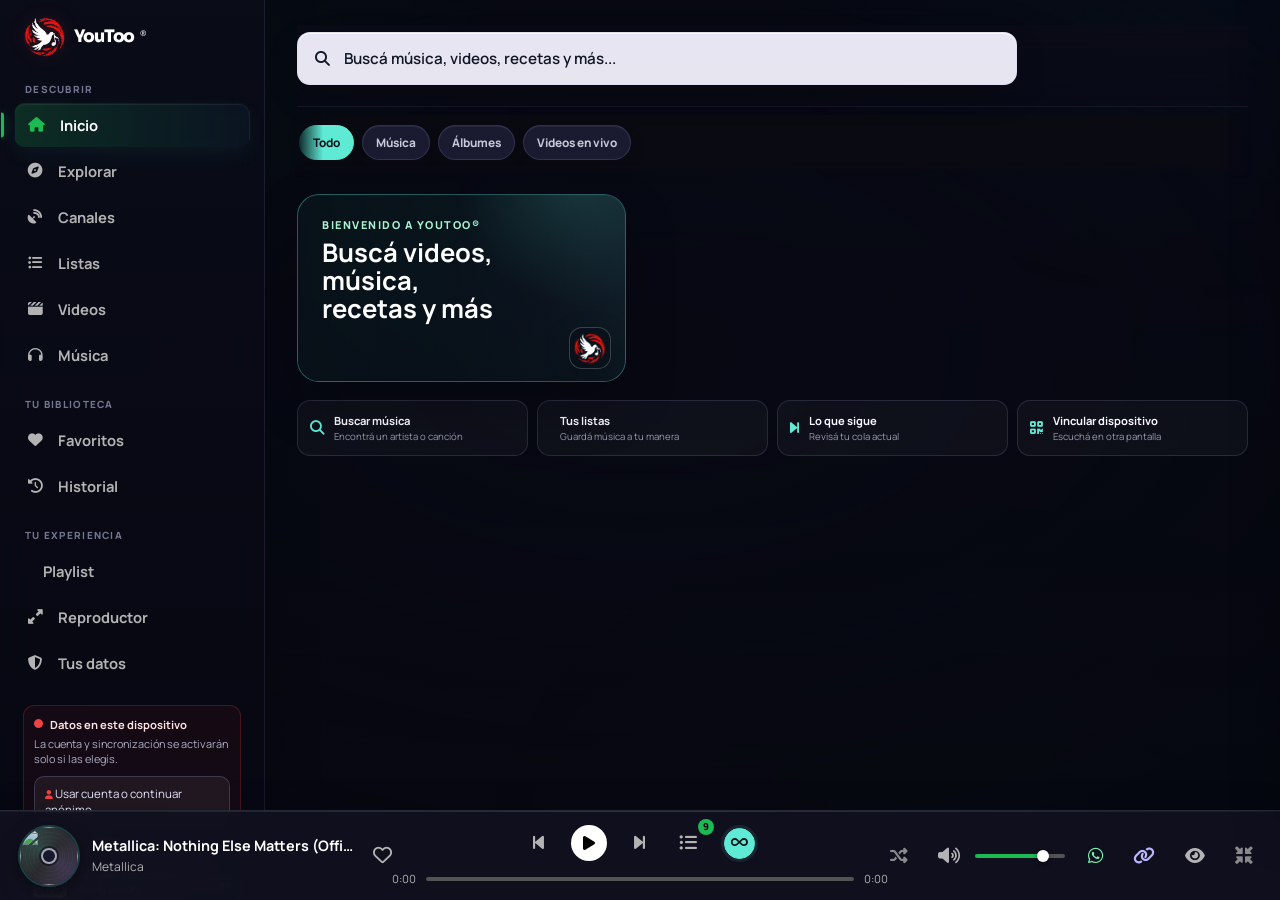
==== commit 2c84edfe: "vgh" ====
--- a/index.html
+++ b/index.html
@@ -3,8 +3,67 @@
 <head>
     <meta charset="UTF-8">
     <meta name="viewport" content="width=device-width, initial-scale=1, viewport-fit=cover">
-    <title>YouToo®</title>
+    <title>YouToo® | Buscá videos, música, recetas y más</title>
+    <meta name="description" content="Buscá música, videos, recetas, tutoriales y más en YouToo®. Descubrí contenido de YouTube y fuentes abiertas, y retomá tus búsquedas desde el historial.">
+    <meta name="robots" content="index, follow, max-image-preview:large, max-snippet:-1, max-video-preview:-1">
+    <meta name="author" content="YouToo®">
     <meta name="theme-color" content="#ef4444">
+    <link rel="canonical" href="https://nowar-rose.vercel.app/">
+    <meta property="og:type" content="website">
+    <meta property="og:locale" content="es_AR">
+    <meta property="og:site_name" content="YouToo®">
+    <meta property="og:title" content="YouToo® | Buscá videos, música, recetas y más">
+    <meta property="og:description" content="Buscá música, videos, recetas, tutoriales y más. Descubrí contenido de YouTube y fuentes abiertas, y retomá tus búsquedas desde el historial.">
+    <meta property="og:url" content="https://nowar-rose.vercel.app/">
+    <meta property="og:image" content="https://nowar-rose.vercel.app/assets/nowarfy-logo-red-solid.png">
+    <meta property="og:image:type" content="image/png">
+    <meta property="og:image:width" content="577">
+    <meta property="og:image:height" content="561">
+    <meta property="og:image:alt" content="Logo oficial de YouToo®: un ave blanca con una nota musical sobre un disco rojo">
+    <meta name="twitter:card" content="summary">
+    <meta name="twitter:title" content="YouToo® | Buscá videos, música, recetas y más">
+    <meta name="twitter:description" content="Buscá música, videos, recetas, tutoriales y más. Descubrí y retomá contenido desde tu historial.">
+    <meta name="twitter:image" content="https://nowar-rose.vercel.app/assets/nowarfy-logo-red-solid.png">
+    <meta name="twitter:image:alt" content="Logo oficial de YouToo®">
+    <script type="application/ld+json">
+    {
+      "@context": "https://schema.org",
+      "@graph": [
+        {
+          "@type": "Organization",
+          "@id": "https://nowar-rose.vercel.app/#organization",
+          "name": "YouToo®",
+          "url": "https://nowar-rose.vercel.app/",
+          "logo": {
+            "@type": "ImageObject",
+            "url": "https://nowar-rose.vercel.app/assets/nowarfy-logo-red-solid.png",
+            "width": 577,
+            "height": 561
+          }
+        },
+        {
+          "@type": "WebSite",
+          "@id": "https://nowar-rose.vercel.app/#website",
+          "url": "https://nowar-rose.vercel.app/",
+          "name": "YouToo®",
+          "description": "Buscá música, videos, recetas, tutoriales y más en YouToo®. Descubrí contenido de YouTube y fuentes abiertas.",
+          "inLanguage": "es-AR",
+          "publisher": { "@id": "https://nowar-rose.vercel.app/#organization" }
+        },
+        {
+          "@type": "SoftwareApplication",
+          "@id": "https://nowar-rose.vercel.app/#application",
+          "name": "YouToo®",
+          "url": "https://nowar-rose.vercel.app/",
+          "applicationCategory": "MultimediaApplication",
+          "operatingSystem": "Web",
+          "image": "https://nowar-rose.vercel.app/assets/nowarfy-logo-red-solid.png",
+          "description": "Aplicación web para buscar videos, música, recetas, tutoriales y otros contenidos, con historial y reproducción continua.",
+          "publisher": { "@id": "https://nowar-rose.vercel.app/#organization" }
+        }
+      ]
+    }
+    </script>
     <meta name="apple-mobile-web-app-capable" content="yes">
     <meta name="mobile-web-app-capable" content="yes">
     <meta name="apple-mobile-web-app-status-bar-style" content="black-translucent">
@@ -99,13 +158,20 @@
             <div class="search-container">
                 <div class="search-wrap">
                     <i class="fas fa-magnifying-glass"></i>
-                    <input type="text" class="search-input" id="searchInput" name="nowarfy-search" autocomplete="new-password" readonly onfocus="this.removeAttribute('readonly')" autocorrect="off" autocapitalize="off" spellcheck="false" placeholder="Buscá videos, artistas o canciones..." oninput="handleSearchInput()" onkeydown="handleSearchKeydown(event)" aria-label="Buscar videos, artistas o canciones">
+                    <input type="text" class="search-input" id="searchInput" name="nowarfy-search" autocomplete="new-password" readonly onfocus="this.removeAttribute('readonly')" autocorrect="off" autocapitalize="off" spellcheck="false" placeholder="Buscá música, videos, recetas y más..." oninput="handleSearchInput()" onkeydown="handleSearchKeydown(event)" aria-label="Buscar música, videos, recetas y más">
                     <button type="button" class="search-clear" id="searchClear" onclick="clearSearch()" aria-label="Limpiar búsqueda"><i class="fas fa-xmark"></i></button>
                 </div>
             </div>
             <nav class="taste-rail" aria-label="Categorías para descubrir">
                 <div class="taste-chips" id="tasteChips"></div>
             </nav>
+            <noscript>
+                <section aria-label="Sobre YouToo">
+                    <h1>Buscá videos, música, recetas y más</h1>
+                    <p>YouToo® te ayuda a descubrir videos de YouTube y contenido de fuentes abiertas. Activá JavaScript para buscar, reproducir contenido y guardar tu historial.</p>
+                    <a href="/precios.html">Conocé las funciones de YouToo®</a>
+                </section>
+            </noscript>
 
             <section class="video-stage" id="videoStage" aria-live="polite" aria-label="Reproductor de video">
                 <div class="video-stage-layout">
--- a/styles.css
+++ b/styles.css
@@ -196,17 +196,18 @@
         .home-top-layout > .home-history-rail { min-width: 0; margin: 0; align-self: stretch; }
         .home-history-rail-top .library-rail { height: auto; align-items: start; }
         .home-history-rail-top .library-card { min-height: 0; }
-        .home-welcome { position: relative; overflow: hidden; display: grid; grid-template-columns: minmax(0, 1fr) auto; gap: clamp(14px, 2.4vw, 26px); align-items: center; margin: 0; padding: clamp(14px, 2vw, 20px) clamp(16px, 2.4vw, 24px); border: 1px solid rgba(29,185,84,.28); border-radius: 22px; background: radial-gradient(520px 180px at 8% 0%, rgba(29,185,84,.22), transparent 70%), linear-gradient(118deg, rgba(23,54,40,.92), rgba(13,24,25,.88) 68%, rgba(14,48,51,.72)); box-shadow: 0 22px 52px rgba(0,0,0,.22), inset 0 1px 0 rgba(255,255,255,.06); }
-        .home-welcome::after { content: ''; position: absolute; width: 260px; height: 260px; right: -88px; top: -142px; border-radius: 50%; background: radial-gradient(circle, rgba(94,234,212,.22), transparent 68%); pointer-events: none; }
-        .home-welcome-copy { position: relative; z-index: 1; min-width: 0; display: flex; flex-direction: column; align-items: center; text-align: center; }
-        .home-welcome-brandline { align-self: stretch; display: flex; align-items: center; justify-content: flex-start; gap: clamp(10px, 2vw, 20px); min-width: 0; margin-bottom: 10px; flex-wrap: wrap; }
-        .home-welcome-logo { flex: 0 0 auto; }
-        .home-welcome-kicker { flex: 0 0 auto; color: #a7f3d0; font-size: .68rem; font-weight: 800; letter-spacing: .14em; text-transform: uppercase; }
-        .home-welcome h1 { max-width: 780px; margin: 2px auto 0; color: #fff; font-size: clamp(1.2rem, 2vw, 1.7rem); line-height: 1.1; }
-        .home-welcome p { max-width: 680px; margin: 0 auto; color: rgba(232,231,255,.76); line-height: 1.5; }
-        .home-welcome-art { position: relative; z-index: 1; width: clamp(84px, 10vw, 112px); height: clamp(84px, 10vw, 112px); object-fit: cover; border-radius: 18px; box-shadow: 0 13px 30px rgba(0,0,0,.34), 0 0 0 1px rgba(255,255,255,.08); }
-        @media (max-width: 620px) { .home-welcome { grid-template-columns: minmax(0, 1fr) auto; gap: 12px; padding: 16px; } .home-welcome::after { right: 0; top: -92px; width: 180px; height: 180px; } .home-welcome-brandline { align-content: flex-start; gap: 8px; margin-bottom: 7px; } .home-welcome-kicker { font-size: .56rem; letter-spacing: .1em; } .home-welcome-art { width: 68px; height: 68px; border-radius: 14px; } .home-welcome h1 { font-size: clamp(1.05rem, 5.1vw, 1.45rem); } .home-welcome p { font-size: .76rem; line-height: 1.4; } }
-        @media (max-width: 360px) { .home-welcome { grid-template-columns: 1fr; } .home-welcome-art { justify-self: end; margin-top: 2px; } .home-welcome-brandline { flex-direction: column; align-items: flex-start; gap: 6px; } }
+        .home-welcome { position: relative; isolation: isolate; overflow: hidden; display: flex; min-height: 164px; align-items: center; margin: 0; padding: 22px 24px 58px; border: 1px solid rgba(94,234,212,.28); border-radius: 22px; color: #fff; background: linear-gradient(118deg, #123a3a, #101827 68%, #182b36); box-shadow: 0 22px 52px rgba(0,0,0,.22), inset 0 1px 0 rgba(255,255,255,.06); text-align: left; }
+        .home-welcome::before { content: ''; position: absolute; z-index: -1; inset: 0; background: linear-gradient(90deg, rgba(7,15,23,.94) 0%, rgba(7,15,23,.82) 48%, rgba(7,15,23,.42) 100%), linear-gradient(0deg, rgba(7,15,23,.48), transparent 46%); pointer-events: none; }
+        .home-welcome::after { content: ''; position: absolute; z-index: -1; width: 260px; height: 260px; right: -88px; top: -142px; border-radius: 50%; background: radial-gradient(circle, rgba(94,234,212,.16), transparent 68%); pointer-events: none; }
+        .home-welcome-backdrop { position: absolute; z-index: -2; inset: 0; overflow: hidden; background: linear-gradient(118deg, #123a3a, #101827 68%, #182b36); }
+        .home-welcome-backdrop img { width: 100%; height: 100%; object-fit: cover; object-position: center 38%; opacity: .48; }
+        .home-welcome-copy { position: relative; z-index: 1; display: flex; min-width: 0; max-width: 90%; flex-direction: column; align-items: flex-start; gap: 7px; text-align: left; }
+        .home-welcome-kicker { color: #a7f3d0; font-size: .68rem; font-weight: 800; letter-spacing: .14em; text-transform: uppercase; }
+        .home-welcome h1 { max-width: 780px; margin: 0; color: #fff; font-size: clamp(1.2rem, 2vw, 1.7rem); line-height: 1.1; text-wrap: balance; }
+        .home-welcome p { max-width: 680px; margin: 0; overflow: hidden; color: rgba(255,255,255,.82); font-size: .82rem; line-height: 1.4; text-overflow: ellipsis; white-space: nowrap; }
+        .home-welcome-brand { position: absolute; z-index: 2; right: 14px; bottom: 12px; display: grid; width: 42px; height: 42px; place-items: center; border: 1px solid rgba(255,255,255,.2); border-radius: 13px; background: rgba(7,15,23,.56); box-shadow: 0 8px 24px rgba(0,0,0,.28); pointer-events: none; }
+        .home-welcome-logo { display: block; width: 32px; height: 32px; object-fit: contain; }
+        @media (max-width: 620px) { .home-welcome { min-height: 148px; padding: 18px 16px 54px; } .home-welcome::after { right: 0; top: -92px; width: 180px; height: 180px; } .home-welcome-kicker { font-size: .56rem; letter-spacing: .1em; } .home-welcome h1 { font-size: clamp(1.05rem, 5.1vw, 1.45rem); } .home-welcome p { max-width: calc(100vw - 96px); font-size: .76rem; } .home-welcome-brand { right: 11px; bottom: 10px; width: 38px; height: 38px; border-radius: 11px; } .home-welcome-logo { width: 29px; height: 29px; } }
         @media (max-width: 900px) { .home-top-layout { grid-template-columns: minmax(280px, .9fr) minmax(0, 1.1fr); gap: 12px; } .home-top-layout > .home-welcome { padding: 18px; } }
         @media (max-width: 700px) { .home-top-layout { display: block; margin-bottom: 18px; } .home-top-layout > .home-history-rail { margin-top: 14px; } .home-history-rail-top .library-rail { height: auto; } .home-history-rail-top .library-card { min-height: 0; } }
         .home-recommended-rail .library-rail, .home-resume-rail .library-rail, .home-history-rail .library-rail { padding-bottom: 13px; }
@@ -748,12 +749,8 @@
         body.mode-youtoo .sidebar { min-height: 0; padding: 18px 14px calc(var(--player-height) + 18px); gap: 16px; overflow-y: auto; overscroll-behavior: contain; scroll-padding-bottom: calc(var(--player-height) + 18px); }
         body.mode-youtoo .logo { display: flex; align-items: center; min-height: 38px; }
         .brand-youtoo small { color: #8f90aa; font: 800 .62rem 'Manrope', sans-serif; letter-spacing: .08em; }
-        .home-welcome-logo { position: relative; z-index: 1; display: inline-flex; align-items: center; gap: 10px; min-width: 0; color: #fff; }
-        .home-welcome-logo .brand-lockup-mark { width: 62px; height: 62px; flex: 0 0 62px; }
-        .home-welcome-logo .brand-lockup-text { font-size: clamp(1.18rem, 2.7vw, 1.78rem); }
         .home-welcome > .home-welcome-copy { min-width: 0; }
         .home-welcome-copy .home-welcome-kicker { margin-top: 0; }
-        @media (max-width: 620px) { .home-welcome-logo { gap: 7px; } .home-welcome-logo .brand-lockup-mark { width: 48px; height: 48px; flex-basis: 48px; } .home-welcome-logo .brand-lockup-text { font-size: clamp(.92rem, 4.5vw, 1.22rem); } }
         .nowarfy-nav-groups { display: flex; flex: 0 0 auto; min-height: auto; flex-direction: column; gap: 18px; }
         .nowarfy-nav-group { margin: 0; }
         .nowarfy-nav-label { display: block; padding: 0 11px 7px; color: #73748f; font: 800 .62rem 'Manrope', sans-serif; letter-spacing: .13em; text-transform: uppercase; }
@@ -1110,4 +1107,3 @@
             .nowarfy-device-dock-fab { transition: none; }
             .nowarfy-device-dock-fab:hover { transform: none; }
         }
-
